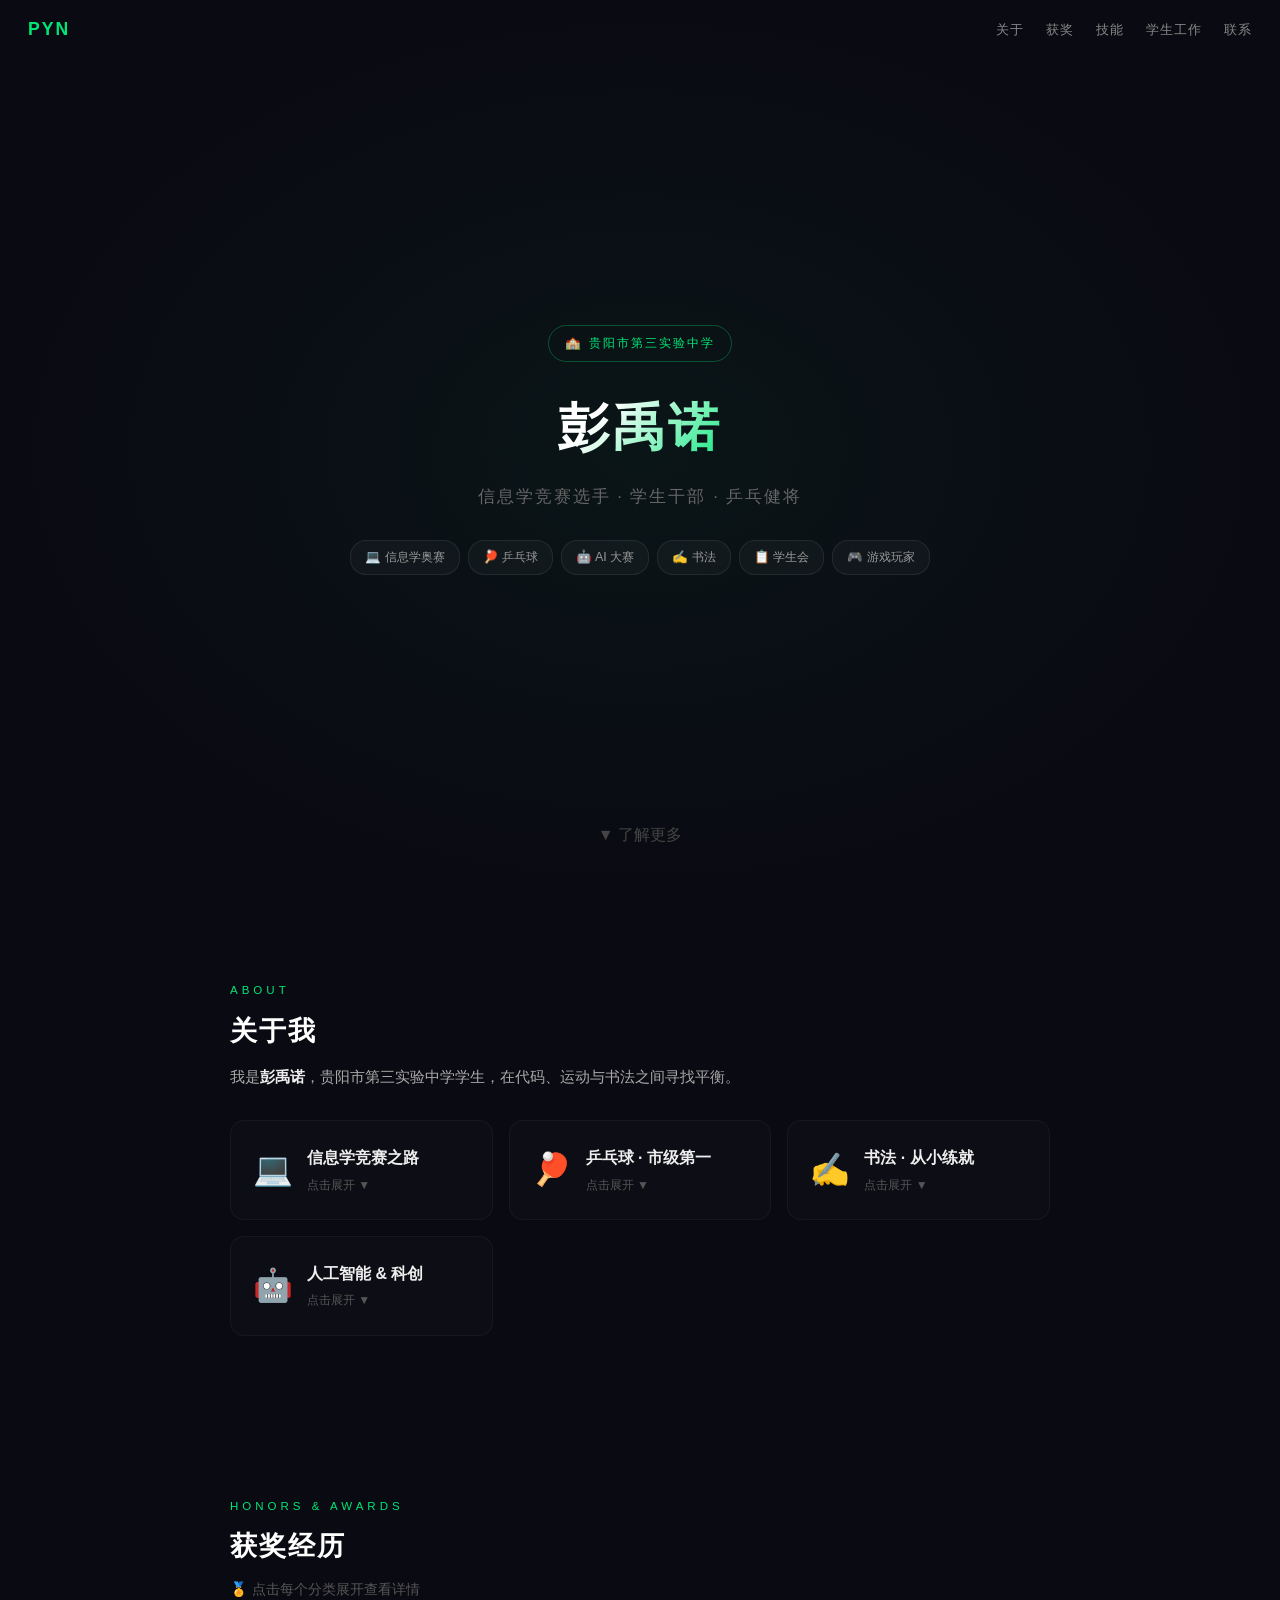
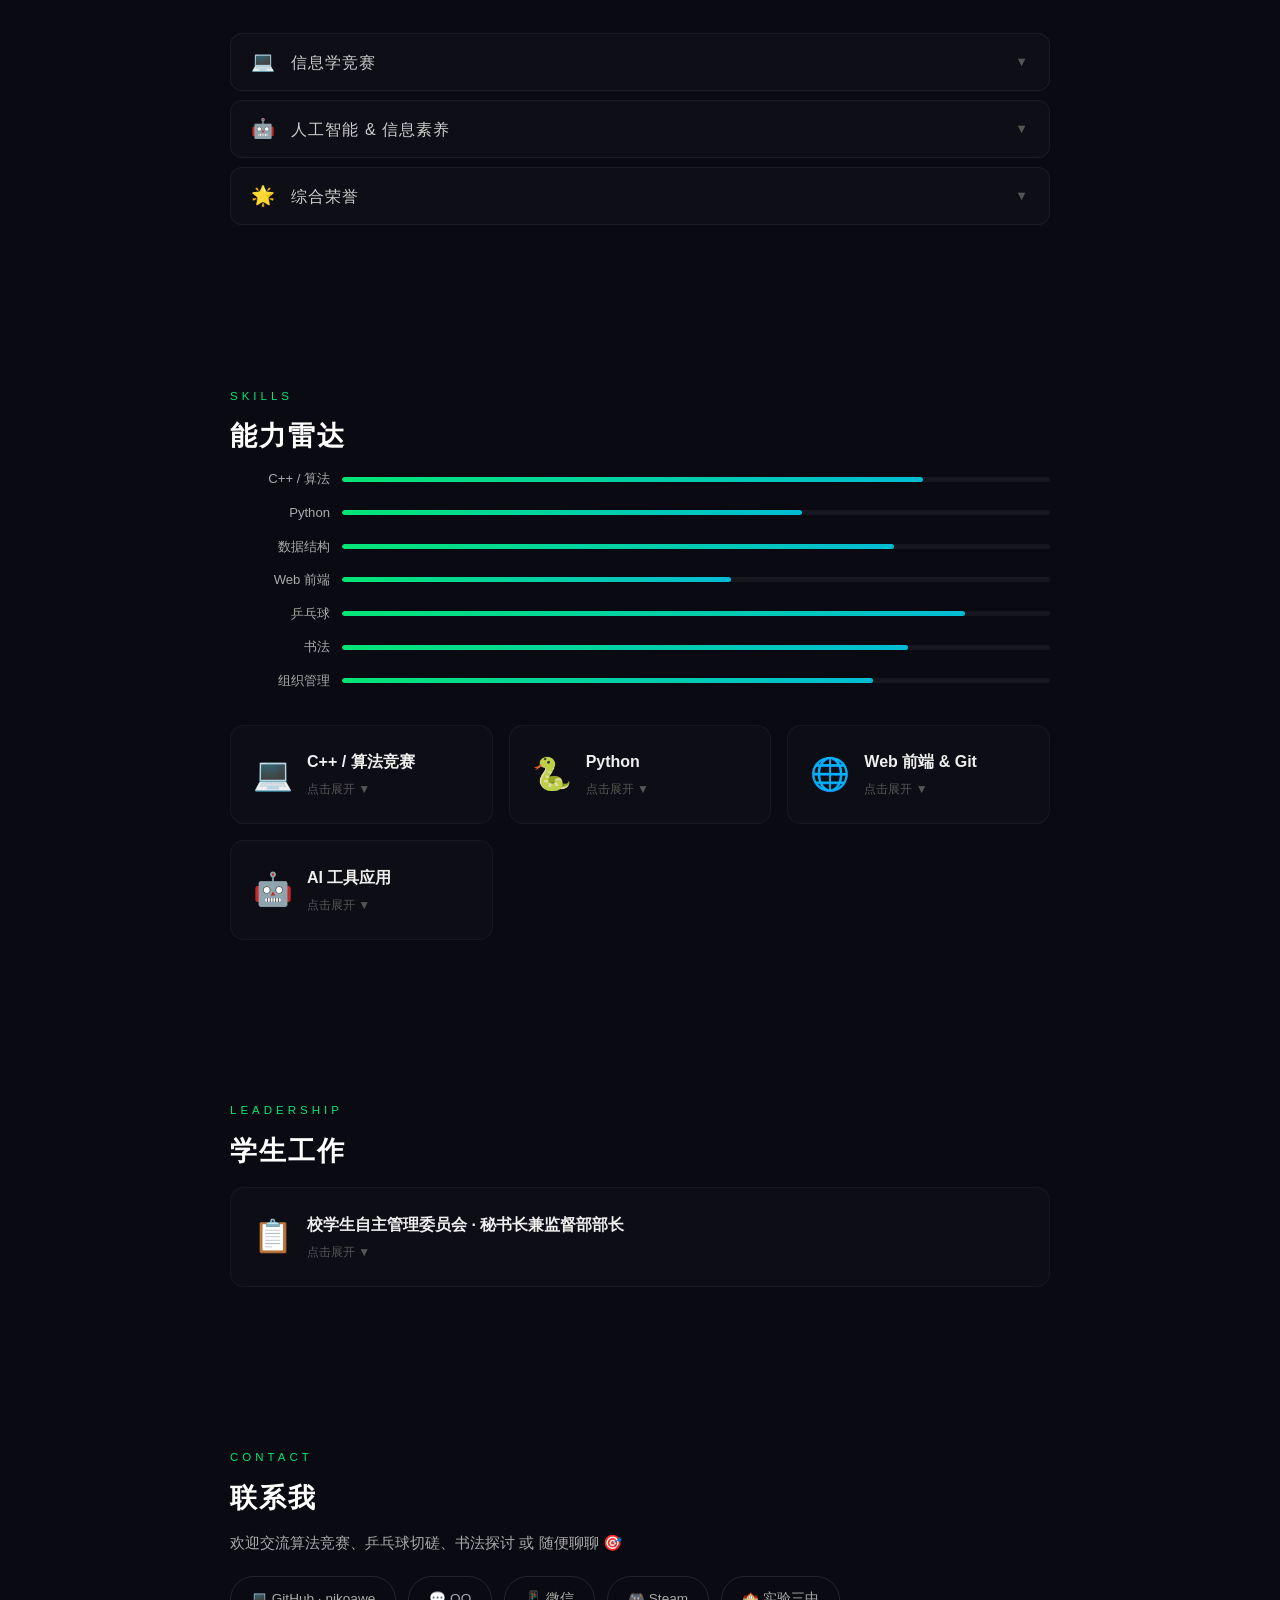
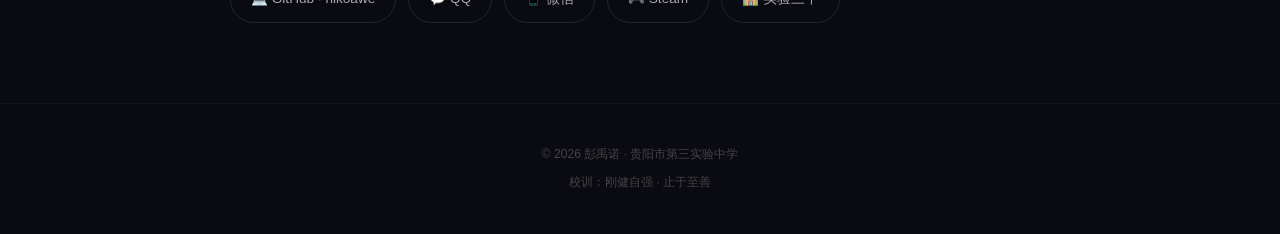
==== index.html @ 591f8a38 "✅ 修正：CSP初赛未获一等奖，仅二等奖和三等奖" ====
<!DOCTYPE html>
<html lang="zh-CN">
<head>
    <meta charset="UTF-8">
    <meta name="viewport" content="width=device-width, initial-scale=1.0">
    <title>彭禹诺 — 贵阳市第三实验中学</title>
    <style>
        *, *::before, *::after { box-sizing: border-box; margin: 0; padding: 0; }
        html { scroll-behavior: smooth; }
        body {
            font-family: "PingFang SC", "Microsoft YaHei", "Noto Sans SC", sans-serif;
            background: #0a0a12;
            color: #d0d0d0;
            line-height: 1.8;
        }
        a { color: inherit; text-decoration: none; }

        /* ===== Nav ===== */
        .nav {
            position: fixed; top: 0; left: 0; right: 0; z-index: 100;
            padding: 14px 28px;
            display: flex; justify-content: space-between; align-items: center;
            transition: all .3s;
        }
        .nav.scrolled { background: rgba(10,10,18,.94); backdrop-filter: blur(16px); box-shadow: 0 1px 0 rgba(255,255,255,.04); }
        .nav .logo { font-size: 1.1rem; font-weight: 800; color: #00e676; letter-spacing: 2px; }
        .nav-links { display: flex; gap: 22px; list-style: none; }
        .nav-links a { color: #888; font-size: .84rem; letter-spacing: 1px; transition: .3s; cursor: pointer; }
        .nav-links a:hover { color: #00e676; }

        /* ===== Hero ===== */
        .hero {
            min-height: 100vh;
            display: flex; flex-direction: column; align-items: center; justify-content: center;
            text-align: center; padding: 20px;
            background: radial-gradient(ellipse at center, rgba(0,230,118,.05) 0%, transparent 70%);
        }
        .hero .badge {
            padding: 6px 16px; border: 1px solid rgba(0,230,118,.3); border-radius: 20px;
            font-size: .78rem; color: #00e676; letter-spacing: 2px; margin-bottom: 20px;
        }
        .hero h1 {
            font-size: 3.2rem; font-weight: 900; letter-spacing: 4px;
            background: linear-gradient(135deg, #fff 30%, #00e676);
            -webkit-background-clip: text; -webkit-text-fill-color: transparent;
            margin-bottom: 8px;
        }
        .hero .sub { font-size: 1.05rem; color: #666; letter-spacing: 2px; margin-bottom: 28px; }
        .hero .tags { display: flex; flex-wrap: wrap; gap: 8px; justify-content: center; }
        .hero .tags span {
            padding: 5px 14px; background: rgba(255,255,255,.03);
            border: 1px solid rgba(255,255,255,.08); border-radius: 16px;
            font-size: .78rem; color: #999;
        }
        .hero .arrow { position: absolute; bottom: 50px; color: #444; animation: bounce 2s infinite; cursor: pointer; }
        @keyframes bounce { 0%,100% { transform: translateY(0); opacity: .3; } 50% { transform: translateY(8px); opacity: 1; } }

        /* ===== Sections ===== */
        .section { max-width: 860px; margin: 0 auto; padding: 80px 20px; }
        .sec-tag { font-size: .72rem; letter-spacing: 4px; color: #00e676; margin-bottom: 6px; }
        .sec-title { font-size: 1.7rem; font-weight: 800; letter-spacing: 2px; margin-bottom: 6px; color: #fff; }
        .sec-sub { font-size: .88rem; color: #555; margin-bottom: 30px; }

        /* ===== Accordion ===== */
        .accordion { margin-top: 12px; }
        .acc-header {
            width: 100%; display: flex; align-items: center; justify-content: space-between;
            padding: 16px 20px; background: rgba(255,255,255,.02);
            border: 1px solid rgba(255,255,255,.05); border-radius: 12px;
            cursor: pointer; font-size: 1rem; color: #ccc; letter-spacing: 1px;
            transition: all .3s; text-align: left;
            font-family: inherit;
        }
        .acc-header:hover {
            background: rgba(0,230,118,.04);
            border-color: rgba(0,230,118,.15);
        }
        .acc-header .icon { margin-right: 10px; font-size: 1.2rem; }
        .acc-header .arrow-icon {
            transition: transform .35s;
            font-size: .8rem; color: #555;
        }
        .acc-header.open .arrow-icon { transform: rotate(180deg); color: #00e676; }
        .acc-header.open {
            border-color: rgba(0,230,118,.2);
            background: rgba(0,230,118,.03);
            border-radius: 12px 12px 0 0;
        }
        .acc-body {
            max-height: 0; overflow: hidden;
            transition: max-height .5s ease, padding .3s;
            background: rgba(255,255,255,.01);
            border: 1px solid transparent; border-top: none;
            border-radius: 0 0 12px 12px;
        }
        .acc-body.expanded {
            max-height: 1200px;
            border-color: rgba(0,230,118,.1);
            padding: 16px 20px;
        }
        .acc-body table { width: 100%; border-collapse: collapse; }
        .acc-body th {
            text-align: left; padding: 8px 10px;
            color: #00e676; font-size: .78rem; letter-spacing: 1px;
            border-bottom: 1px solid rgba(255,255,255,.06);
        }
        .acc-body td {
            padding: 8px 10px; font-size: .88rem; color: #bbb;
            border-bottom: 1px solid rgba(255,255,255,.02);
        }
        .acc-body tr:hover td { background: rgba(255,255,255,.01); }
        .gold { color: #ffd700 !important; font-weight: 600; }
        .silver { color: #b0bec5 !important; font-weight: 600; }
        .bronze { color: #ff8a65 !important; font-weight: 600; }

        /* ===== Expandable Cards ===== */
        .exp-card {
            background: rgba(255,255,255,.015);
            border: 1px solid rgba(255,255,255,.04);
            border-radius: 14px; padding: 20px 22px;
            cursor: pointer; transition: all .35s;
            position: relative; overflow: hidden;
        }
        .exp-card:hover {
            background: rgba(0,230,118,.03);
            border-color: rgba(0,230,118,.15);
            transform: translateY(-3px);
        }
        .exp-card .card-top { display: flex; align-items: center; gap: 14px; }
        .exp-card .card-icon { font-size: 2rem; flex-shrink: 0; }
        .exp-card .card-info { flex: 1; }
        .exp-card .card-info h4 { font-size: 1rem; color: #eee; margin-bottom: 2px; }
        .exp-card .card-info .hint { font-size: .75rem; color: #555; }
        .exp-card .card-expand {
            max-height: 0; overflow: hidden;
            transition: max-height .45s ease, margin .35s, opacity .35s;
            opacity: 0; margin-top: 0;
            font-size: .85rem; color: #999; line-height: 1.9;
        }
        .exp-card .card-expand.show {
            max-height: 400px; opacity: 1; margin-top: 14px;
        }
        .exp-card .card-more {
            font-size: .75rem; color: #00e676; margin-top: 8px;
            transition: opacity .3s;
        }

        .grid { display: grid; grid-template-columns: repeat(auto-fit, minmax(230px, 1fr)); gap: 16px; margin-top: 16px; }

        /* ===== Modal ===== */
        .modal-overlay {
            position: fixed; top: 0; left: 0; width: 100%; height: 100%;
            background: rgba(0,0,0,.75); z-index: 999;
            display: flex; align-items: center; justify-content: center;
            opacity: 0; pointer-events: none; transition: opacity .3s;
        }
        .modal-overlay.active { opacity: 1; pointer-events: auto; }
        .modal {
            background: #151520; border: 1px solid rgba(255,255,255,.08);
            border-radius: 18px; padding: 32px 28px; max-width: 600px; width: 90%;
            max-height: 80vh; overflow-y: auto;
            transform: translateY(20px); transition: transform .35s;
        }
        .modal-overlay.active .modal { transform: translateY(0); }
        .modal h3 { font-size: 1.4rem; color: #fff; margin-bottom: 6px; }
        .modal .m-tag { font-size: .78rem; color: #00e676; letter-spacing: 2px; }
        .modal .m-body { margin-top: 18px; color: #bbb; font-size: .92rem; line-height: 2; }
        .modal .close-btn {
            float: right; background: none; border: 1px solid rgba(255,255,255,.15);
            color: #aaa; width: 36px; height: 36px; border-radius: 50%;
            cursor: pointer; font-size: 1rem; transition: .3s;
        }
        .modal .close-btn:hover { border-color: #00e676; color: #00e676; }

        /* ===== Stat Bar ===== */
        .stat-bar {
            display: flex; align-items: center; gap: 12px; margin-bottom: 10px;
        }
        .stat-bar .lbl { width: 100px; font-size: .82rem; color: #aaa; text-align: right; flex-shrink: 0; }
        .stat-bar .bg { flex: 1; height: 5px; background: rgba(255,255,255,.05); border-radius: 3px; overflow: hidden; }
        .stat-bar .fill {
            height: 100%; border-radius: 3px;
            background: linear-gradient(90deg, #00e676, #00bcd4);
            transition: width 1.2s ease;
        }

        /* ===== Contact ===== */
        .contact-row { display: flex; flex-wrap: wrap; gap: 12px; margin-top: 20px; }
        .contact-btn {
            display: inline-block; padding: 10px 20px;
            border: 1px solid rgba(255,255,255,.1); border-radius: 24px;
            color: #aaa; font-size: .85rem; transition: .3s;
        }
        .contact-btn:hover { border-color: #00e676; color: #00e676; background: rgba(0,230,118,.05); }

        /* ===== Footer ===== */
        .ft { text-align: center; padding: 40px 20px; color: #444; font-size: .76rem; border-top: 1px solid rgba(255,255,255,.03); }

        @media (max-width: 600px) {
            .hero h1 { font-size: 2rem; }
            .nav { padding: 10px 14px; }
            .nav-links { gap: 10px; }
            .nav-links a { font-size: .73rem; }
            .section { padding: 50px 14px; }
        }
    </style>
</head>
<body>

<nav class="nav" id="nav">
    <div class="logo">PYN</div>
    <ul class="nav-links">
        <li><a href="#about">关于</a></li>
        <li><a href="#awards">获奖</a></li>
        <li><a href="#skills">技能</a></li>
        <li><a href="#role">学生工作</a></li>
        <li><a href="#contact">联系</a></li>
    </ul>
</nav>

<!-- ===== Hero ===== -->
<section class="hero" id="home">
    <div class="badge">🏫 贵阳市第三实验中学</div>
    <h1>彭禹诺</h1>
    <p class="sub">信息学竞赛选手 · 学生干部 · 乒乓健将</p>
    <div class="tags">
        <span>💻 信息学奥赛</span>
        <span>🏓 乒乓球</span>
        <span>🤖 AI 大赛</span>
        <span>✍️ 书法</span>
        <span>📋 学生会</span>
        <span>🎮 游戏玩家</span>
    </div>
    <div class="arrow" onclick="document.getElementById('about').scrollIntoView({behavior:'smooth'})">▼ 了解更多</div>
</section>

<!-- ===== About ===== -->
<section class="section" id="about">
    <div class="sec-tag">ABOUT</div>
    <h2 class="sec-title">关于我</h2>
    <p style="color:#aaa;font-size:.96rem;line-height:2;">
        我是<strong style="color:#eee;">彭禹诺</strong>，贵阳市第三实验中学学生，在代码、运动与书法之间寻找平衡。
    </p>

    <!-- 可展开卡片 -->
    <div class="grid" style="margin-top:28px;">
        <div class="exp-card" onclick="toggleCard(this)">
            <div class="card-top">
                <div class="card-icon">💻</div>
                <div class="card-info">
                    <h4>信息学竞赛之路</h4>
                    <div class="hint">点击展开 ▼</div>
                </div>
            </div>
            <div class="card-expand">
                从 ICPC 省赛铜奖到 CSP-J/S 双料二等奖，再到 2025 年 CSP 初赛斩获二、三等奖——算法竞赛是我高中生活中最浓墨重彩的一笔。C++ 是我的主力语言，数据结构与算法是每天的必修课。
            </div>
        </div>

        <div class="exp-card" onclick="toggleCard(this)">
            <div class="card-top">
                <div class="card-icon">🏓</div>
                <div class="card-info">
                    <h4>乒乓球 · 市级第一</h4>
                    <div class="hint">点击展开 ▼</div>
                </div>
            </div>
            <div class="card-expand">
                2023 年，在贵阳市第三届"国球进社区"乒乓球联赛中，获得 13~16 岁组<strong style="color:#ffd700;">第一名</strong>。球台上练出的专注力和反应速度，同样适用于编程赛场。
            </div>
        </div>

        <div class="exp-card" onclick="toggleCard(this)">
            <div class="card-top">
                <div class="card-icon">✍️</div>
                <div class="card-info">
                    <h4>书法 · 从小练就</h4>
                    <div class="hint">点击展开 ▼</div>
                </div>
            </div>
            <div class="card-expand">
                小学时期获得<strong style="color:#ffd700;">汉字书法大赛一等奖</strong>。一笔一划间养成的耐心与审美，至今受益——代码写得工整，大概也是书法的功劳 😄。
            </div>
        </div>

        <div class="exp-card" onclick="toggleCard(this)">
            <div class="card-top">
                <div class="card-icon">🤖</div>
                <div class="card-info">
                    <h4>人工智能 & 科创</h4>
                    <div class="hint">点击展开 ▼</div>
                </div>
            </div>
            <div class="card-expand">
                青少年人工智能大赛初赛<strong style="color:#ffd700;">一等奖</strong>，2024、2026 年信息素养比赛两次市级<strong style="color:#b0bec5;">二等奖</strong>。Python 是 AI 方向的利器，也是我探索技术世界的另一把钥匙。
            </div>
        </div>
    </div>
</section>

<!-- ===== Awards ===== -->
<section class="section" id="awards">
    <div class="sec-tag">HONORS & AWARDS</div>
    <h2 class="sec-title">获奖经历</h2>
    <div class="sec-sub">🏅 点击每个分类展开查看详情</div>

    <div class="accordion">
        <!-- 信息学竞赛 -->
        <button class="acc-header" onclick="toggleAccordion(this)">
            <span><span class="icon">💻</span> 信息学竞赛</span>
            <span class="arrow-icon">▼</span>
        </button>
        <div class="acc-body">
            <table>
                <thead><tr><th>年份</th><th>比赛</th><th>获奖</th><th style="text-align:right;">操作</th></tr></thead>
                <tbody>
                    <tr>
                        <td>2024</td><td>ICPC 贵州省赛 · 中学组</td>
                        <td class="bronze">🥉 铜奖</td>
                        <td style="text-align:right;"><span style="color:#00e676;cursor:pointer;font-size:.78rem;" onclick="event.stopPropagation();openModal('ICPC 贵州省赛','2024','国际大学生程序设计竞赛贵州省赛中学组铜奖。ICPC 是全球最具影响力的大学生编程竞赛，中学组竞争同样激烈，需要在限时内解决多道算法难题。','铜奖','bronze')">查看详情 →</span></td>
                    </tr>
                    <tr>
                        <td>2024</td><td>CSP-J 复赛</td><td class="silver">🥈 二等奖</td>
                        <td style="text-align:right;"><span style="color:#00e676;cursor:pointer;font-size:.78rem;" onclick="event.stopPropagation();openModal('CSP-J 复赛','2024','CCF 非专业级软件能力认证 Junior 组复赛二等奖。CSP-J 面向初中及以下学生，考察编程基础和算法能力。复赛为上机编程，需在限定时间内完成多道题目。','二等奖','silver')">查看详情 →</span></td>
                    </tr>
                    <tr>
                        <td>2024</td><td>CSP-S 复赛</td><td class="silver">🥈 二等奖</td>
                        <td style="text-align:right;"><span style="color:#00e676;cursor:pointer;font-size:.78rem;" onclick="event.stopPropagation();openModal('CSP-S 复赛','2024','CCF 非专业级软件能力认证 Senior 组复赛二等奖。CSP-S 面向高中生，难度高于 J 组，是信息学竞赛的重要门槛。复赛二等奖是对算法实力的有力证明。','二等奖','silver')">查看详情 →</span></td>
                    </tr>
                    <tr>
                        <td>2024</td><td>CSP-J 初赛 / CSP-S 初赛</td><td>三等奖 ×2</td>
                        <td style="text-align:right;"><span style="color:#666;font-size:.78rem;">笔试</span></td>
                    </tr>
                    <tr>
                        <td>2025</td><td>CSP 初赛</td><td class="silver">🥈 二等奖 / 三等奖</td>
                        <td style="text-align:right;"><span style="color:#00e676;cursor:pointer;font-size:.78rem;" onclick="event.stopPropagation();openModal('CSP 初赛 2025','2025','2025 年 CSP 初赛获得二等奖和三等奖，从 2024 年的三等奖稳步提升，算法基础日益扎实。','二等奖','silver')">查看详情 →</span></td>
                    </tr>
                </tbody>
            </table>
        </div>

        <!-- AI & 信息素养 -->
        <button class="acc-header" onclick="toggleAccordion(this)" style="margin-top:8px;">
            <span><span class="icon">🤖</span> 人工智能 & 信息素养</span>
            <span class="arrow-icon">▼</span>
        </button>
        <div class="acc-body">
            <table>
                <thead><tr><th>年份</th><th>比赛</th><th>获奖</th></tr></thead>
                <tbody>
                    <tr><td>—</td><td>青少年人工智能大赛 · 初赛</td><td class="gold">🥇 一等奖</td></tr>
                    <tr><td>2024</td><td>贵州省师生信息素养比赛 · 贵阳市</td><td class="silver">🥈 二等奖</td></tr>
                    <tr><td>2026</td><td>信息素养比赛 · 市级</td><td class="silver">🥈 二等奖</td></tr>
                </tbody>
            </table>
        </div>

        <!-- 其他荣誉 -->
        <button class="acc-header" onclick="toggleAccordion(this)" style="margin-top:8px;">
            <span><span class="icon">🌟</span> 综合荣誉</span>
            <span class="arrow-icon">▼</span>
        </button>
        <div class="acc-body">
            <table>
                <thead><tr><th>年份</th><th>荣誉</th><th>获奖</th></tr></thead>
                <tbody>
                    <tr><td>小学</td><td>汉字书法大赛</td><td class="gold">🥇 一等奖</td></tr>
                    <tr><td>2023</td><td>贵阳市第三届国球进社区乒乓球联赛（13~16 岁组）</td><td class="gold">🥇 第一名</td></tr>
                    <tr><td>2025</td><td>优秀学生干部</td><td>校级</td></tr>
                </tbody>
            </table>
        </div>
    </div>
</section>

<!-- ===== Skills ===== -->
<section class="section" id="skills">
    <div class="sec-tag">SKILLS</div>
    <h2 class="sec-title">能力雷达</h2>

    <div class="stat-bar"><span class="lbl">C++ / 算法</span><div class="bg"><div class="fill" style="width:0%" data-w="82%"></div></div></div>
    <div class="stat-bar"><span class="lbl">Python</span><div class="bg"><div class="fill" style="width:0%" data-w="65%"></div></div></div>
    <div class="stat-bar"><span class="lbl">数据结构</span><div class="bg"><div class="fill" style="width:0%" data-w="78%"></div></div></div>
    <div class="stat-bar"><span class="lbl">Web 前端</span><div class="bg"><div class="fill" style="width:0%" data-w="55%"></div></div></div>
    <div class="stat-bar"><span class="lbl">乒乓球</span><div class="bg"><div class="fill" style="width:0%" data-w="88%"></div></div></div>
    <div class="stat-bar"><span class="lbl">书法</span><div class="bg"><div class="fill" style="width:0%" data-w="80%"></div></div></div>
    <div class="stat-bar"><span class="lbl">组织管理</span><div class="bg"><div class="fill" style="width:0%" data-w="75%"></div></div></div>

    <div class="grid" style="margin-top:32px;">
        <div class="exp-card" onclick="toggleCard(this)">
            <div class="card-top">
                <div class="card-icon">💻</div>
                <div class="card-info">
                    <h4>C++ / 算法竞赛</h4>
                    <div class="hint">点击展开 ▼</div>
                </div>
            </div>
            <div class="card-expand">
                信息学竞赛的核心技能。熟练运用 STL，掌握动态规划、贪心、搜索、图论等经典算法。CSP-S 复赛二等奖是最好的实力证明。
            </div>
        </div>
        <div class="exp-card" onclick="toggleCard(this)">
            <div class="card-top">
                <div class="card-icon">🐍</div>
                <div class="card-info">
                    <h4>Python</h4>
                    <div class="hint">点击展开 ▼</div>
                </div>
            </div>
            <div class="card-expand">
                AI 大赛主力语言，也用于日常工具编写和自动化脚本。熟悉常用库，关注 AI 与机器学习方向。
            </div>
        </div>
        <div class="exp-card" onclick="toggleCard(this)">
            <div class="card-top">
                <div class="card-icon">🌐</div>
                <div class="card-info">
                    <h4>Web 前端 & Git</h4>
                    <div class="hint">点击展开 ▼</div>
                </div>
            </div>
            <div class="card-expand">
                能用 HTML/CSS 做响应式网页（就像你现在看到的），熟练使用 Git + GitHub 进行版本管理和协作，有自己的开源仓库。
            </div>
        </div>
        <div class="exp-card" onclick="toggleCard(this)">
            <div class="card-top">
                <div class="card-icon">🤖</div>
                <div class="card-info">
                    <h4>AI 工具应用</h4>
                    <div class="hint">点击展开 ▼</div>
                </div>
            </div>
            <div class="card-expand">
                Claude Code + DeepSeek 重度用户，善于用 AI 辅助编程、学习和创作。效率提升的同时也保持自己的思考。
            </div>
        </div>
    </div>
</section>

<!-- ===== 学生工作 ===== -->
<section class="section" id="role">
    <div class="sec-tag">LEADERSHIP</div>
    <h2 class="sec-title">学生工作</h2>
    <div class="exp-card" onclick="toggleCard(this)" style="margin-top:12px;">
        <div class="card-top">
            <div class="card-icon">📋</div>
            <div class="card-info">
                <h4>校学生自主管理委员会 · 秘书长兼监督部部长</h4>
                <div class="hint">点击展开 ▼</div>
            </div>
        </div>
        <div class="card-expand">
            <p>负责统筹学生自治事务，协调各部门工作，监督各项规章制度的执行。在学生工作中锻炼了：</p>
            <p style="margin-top:8px;">
                • <strong style="color:#00e676;">沟通协调</strong> — 在老师与学生之间搭建桥梁<br>
                • <strong style="color:#00e676;">团队管理</strong> — 带领部门成员高效完成各项任务<br>
                • <strong style="color:#00e676;">责任意识</strong> — 对每一份工作负责到底<br>
                • <strong style="color:#00e676;">时间管理</strong> — 在竞赛、学业与工作间找到平衡
            </p>
            <p style="margin-top:10px;">2025 年获评<strong style="color:#ffd700;">"优秀学生干部"</strong>，这是对学生工作最好的肯定。</p>
        </div>
    </div>
</section>

<!-- ===== Contact ===== -->
<section class="section" id="contact">
    <div class="sec-tag">CONTACT</div>
    <h2 class="sec-title">联系我</h2>
    <p style="color:#aaa;font-size:.96rem;">欢迎交流算法竞赛、乒乓球切磋、书法探讨 或 随便聊聊 🎯</p>
    <div class="contact-row">
        <a href="https://github.com/nikoawe" target="_blank" class="contact-btn">💻 GitHub · nikoawe</a>
        <span class="contact-btn">💬 QQ</span>
        <span class="contact-btn">📱 微信</span>
        <span class="contact-btn">🎮 Steam</span>
        <span class="contact-btn">🏫 实验三中</span>
    </div>
</section>

<footer class="ft">
    <p>© 2026 彭禹诺 · 贵阳市第三实验中学</p>
    <p style="margin-top:6px;">校训：刚健自强 · 止于至善</p>
</footer>

<!-- ===== Modal ===== -->
<div class="modal-overlay" id="modalOverlay" onclick="closeModal(event)">
    <div class="modal" onclick="event.stopPropagation()">
        <button class="close-btn" onclick="closeModal()">✕</button>
        <div class="m-tag" id="modalTag"></div>
        <h3 id="modalTitle"></h3>
        <div class="m-body" id="modalBody"></div>
    </div>
</div>

<script>
    // Nav
    window.addEventListener('scroll', () => {
        document.getElementById('nav').classList.toggle('scrolled', window.scrollY > 60);
    });

    // Accordion
    function toggleAccordion(header) {
        const body = header.nextElementSibling;
        const isOpen = body.classList.contains('expanded');
        // close all
        document.querySelectorAll('.acc-body.expanded').forEach(b => b.classList.remove('expanded'));
        document.querySelectorAll('.acc-header.open').forEach(h => h.classList.remove('open'));
        if (!isOpen) {
            body.classList.add('expanded');
            header.classList.add('open');
        }
    }

    // Expandable cards
    function toggleCard(card) {
        const expand = card.querySelector('.card-expand');
        const hint = card.querySelector('.hint');
        expand.classList.toggle('show');
        if (expand.classList.contains('show')) {
            hint.textContent = '点击收起 ▲';
        } else {
            hint.textContent = '点击展开 ▼';
        }
    }

    // Modal
    function openModal(title, year, body, award, cls) {
        document.getElementById('modalTag').textContent = year;
        document.getElementById('modalTitle').innerHTML = title + ' · <span class="' + cls + '">' + award + '</span>';
        document.getElementById('modalBody').textContent = body;
        document.getElementById('modalOverlay').classList.add('active');
        document.body.style.overflow = 'hidden';
    }
    function closeModal(e) {
        if (e && e.target !== document.getElementById('modalOverlay')) return;
        document.getElementById('modalOverlay').classList.remove('active');
        document.body.style.overflow = '';
    }
    document.addEventListener('keydown', e => {
        if (e.key === 'Escape') { document.getElementById('modalOverlay').classList.remove('active'); document.body.style.overflow = ''; }
    });

    // Stat bar animation
    const fills = document.querySelectorAll('.fill');
    const obs = new IntersectionObserver(entries => {
        entries.forEach(en => {
            if (en.isIntersecting) {
                const bar = en.target;
                bar.style.width = bar.dataset.w;
                obs.unobserve(bar);
            }
        });
    }, { threshold: 0.3 });
    fills.forEach(f => obs.observe(f));
</script>
</body>
</html>
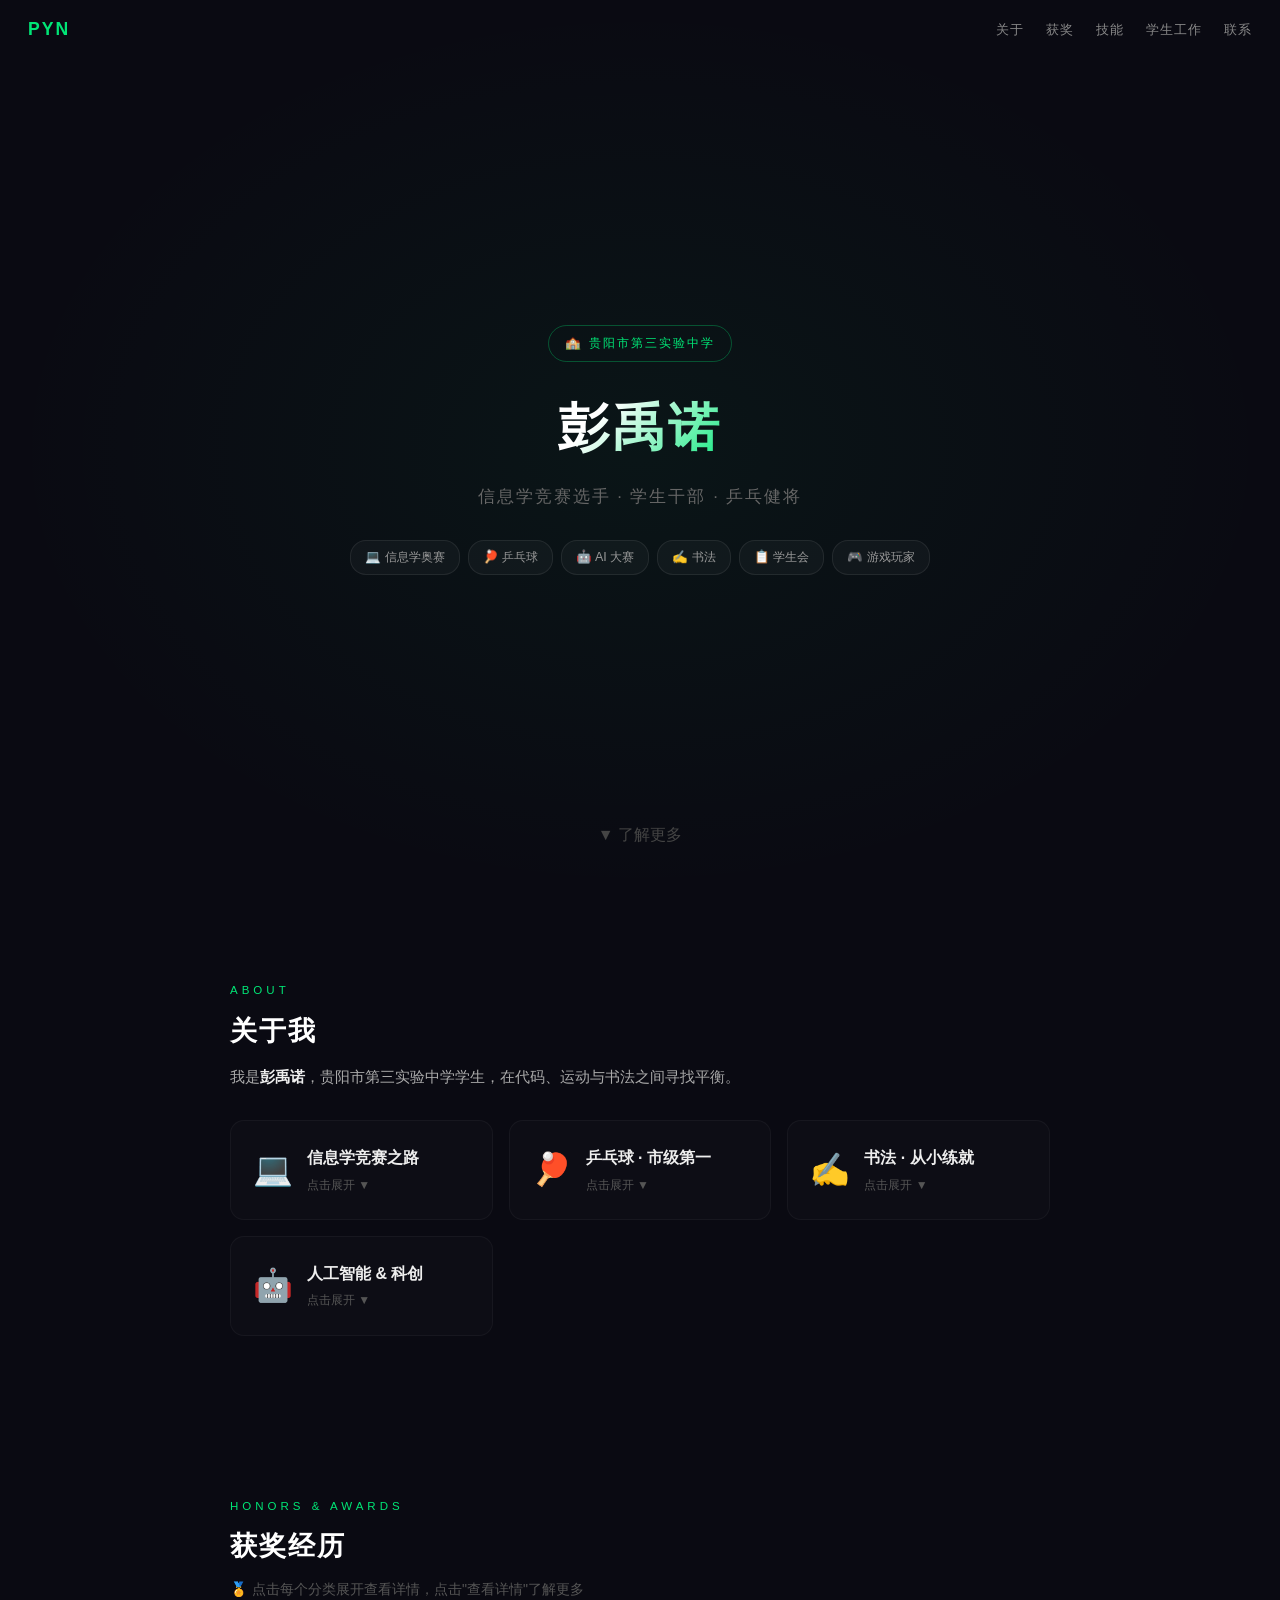
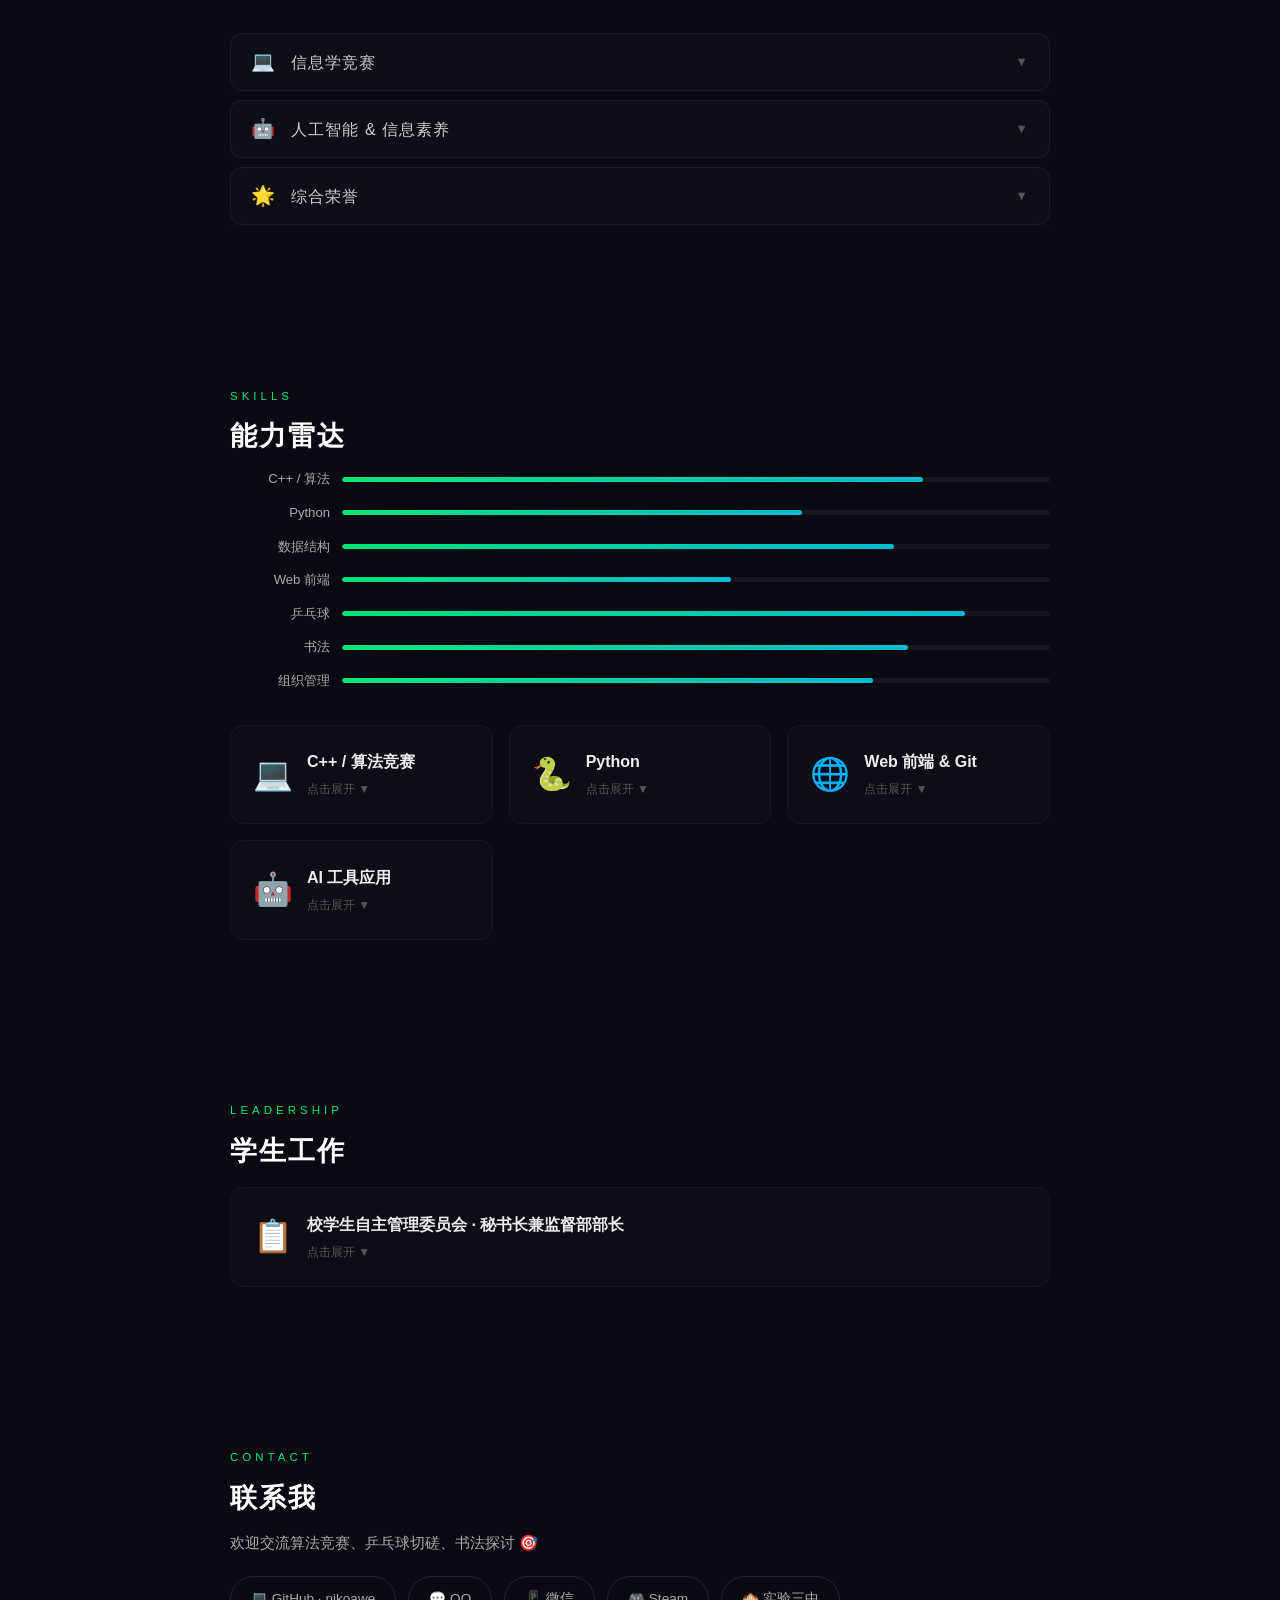
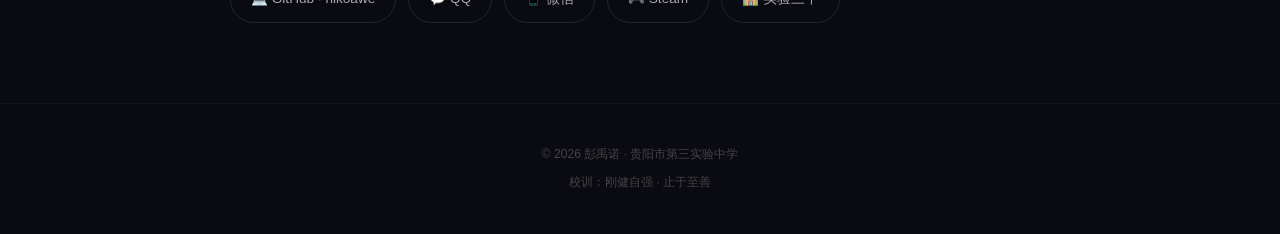
==== commit beb490b6: "🏆 CSP-S复赛一等奖+各大赛详细介绍+官网链接" ====
--- a/index.html
+++ b/index.html
@@ -7,201 +7,90 @@
     <style>
         *, *::before, *::after { box-sizing: border-box; margin: 0; padding: 0; }
         html { scroll-behavior: smooth; }
-        body {
-            font-family: "PingFang SC", "Microsoft YaHei", "Noto Sans SC", sans-serif;
-            background: #0a0a12;
-            color: #d0d0d0;
-            line-height: 1.8;
-        }
+        body { font-family: "PingFang SC","Microsoft YaHei","Noto Sans SC",sans-serif; background: #0a0a12; color: #d0d0d0; line-height: 1.8; }
         a { color: inherit; text-decoration: none; }
 
-        /* ===== Nav ===== */
-        .nav {
-            position: fixed; top: 0; left: 0; right: 0; z-index: 100;
-            padding: 14px 28px;
-            display: flex; justify-content: space-between; align-items: center;
-            transition: all .3s;
-        }
+        .nav { position: fixed; top: 0; left: 0; right: 0; z-index: 100; padding: 14px 28px; display: flex; justify-content: space-between; align-items: center; transition: all .3s; }
         .nav.scrolled { background: rgba(10,10,18,.94); backdrop-filter: blur(16px); box-shadow: 0 1px 0 rgba(255,255,255,.04); }
         .nav .logo { font-size: 1.1rem; font-weight: 800; color: #00e676; letter-spacing: 2px; }
         .nav-links { display: flex; gap: 22px; list-style: none; }
         .nav-links a { color: #888; font-size: .84rem; letter-spacing: 1px; transition: .3s; cursor: pointer; }
         .nav-links a:hover { color: #00e676; }
 
-        /* ===== Hero ===== */
-        .hero {
-            min-height: 100vh;
-            display: flex; flex-direction: column; align-items: center; justify-content: center;
-            text-align: center; padding: 20px;
-            background: radial-gradient(ellipse at center, rgba(0,230,118,.05) 0%, transparent 70%);
-        }
-        .hero .badge {
-            padding: 6px 16px; border: 1px solid rgba(0,230,118,.3); border-radius: 20px;
-            font-size: .78rem; color: #00e676; letter-spacing: 2px; margin-bottom: 20px;
-        }
-        .hero h1 {
-            font-size: 3.2rem; font-weight: 900; letter-spacing: 4px;
-            background: linear-gradient(135deg, #fff 30%, #00e676);
-            -webkit-background-clip: text; -webkit-text-fill-color: transparent;
-            margin-bottom: 8px;
-        }
+        .hero { min-height: 100vh; display: flex; flex-direction: column; align-items: center; justify-content: center; text-align: center; padding: 20px; background: radial-gradient(ellipse at center, rgba(0,230,118,.05) 0%, transparent 70%); }
+        .hero .badge { padding: 6px 16px; border: 1px solid rgba(0,230,118,.3); border-radius: 20px; font-size: .78rem; color: #00e676; letter-spacing: 2px; margin-bottom: 20px; }
+        .hero h1 { font-size: 3.2rem; font-weight: 900; letter-spacing: 4px; background: linear-gradient(135deg, #fff 30%, #00e676); -webkit-background-clip: text; -webkit-text-fill-color: transparent; margin-bottom: 8px; }
         .hero .sub { font-size: 1.05rem; color: #666; letter-spacing: 2px; margin-bottom: 28px; }
         .hero .tags { display: flex; flex-wrap: wrap; gap: 8px; justify-content: center; }
-        .hero .tags span {
-            padding: 5px 14px; background: rgba(255,255,255,.03);
-            border: 1px solid rgba(255,255,255,.08); border-radius: 16px;
-            font-size: .78rem; color: #999;
-        }
+        .hero .tags span { padding: 5px 14px; background: rgba(255,255,255,.03); border: 1px solid rgba(255,255,255,.08); border-radius: 16px; font-size: .78rem; color: #999; }
         .hero .arrow { position: absolute; bottom: 50px; color: #444; animation: bounce 2s infinite; cursor: pointer; }
-        @keyframes bounce { 0%,100% { transform: translateY(0); opacity: .3; } 50% { transform: translateY(8px); opacity: 1; } }
-
-        /* ===== Sections ===== */
+        @keyframes bounce { 0%,100%{transform:translateY(0);opacity:.3;} 50%{transform:translateY(8px);opacity:1;} }
+
         .section { max-width: 860px; margin: 0 auto; padding: 80px 20px; }
         .sec-tag { font-size: .72rem; letter-spacing: 4px; color: #00e676; margin-bottom: 6px; }
         .sec-title { font-size: 1.7rem; font-weight: 800; letter-spacing: 2px; margin-bottom: 6px; color: #fff; }
         .sec-sub { font-size: .88rem; color: #555; margin-bottom: 30px; }
 
-        /* ===== Accordion ===== */
+        /* Accordion */
         .accordion { margin-top: 12px; }
-        .acc-header {
-            width: 100%; display: flex; align-items: center; justify-content: space-between;
-            padding: 16px 20px; background: rgba(255,255,255,.02);
-            border: 1px solid rgba(255,255,255,.05); border-radius: 12px;
-            cursor: pointer; font-size: 1rem; color: #ccc; letter-spacing: 1px;
-            transition: all .3s; text-align: left;
-            font-family: inherit;
-        }
-        .acc-header:hover {
-            background: rgba(0,230,118,.04);
-            border-color: rgba(0,230,118,.15);
-        }
+        .acc-header { width: 100%; display: flex; align-items: center; justify-content: space-between; padding: 16px 20px; background: rgba(255,255,255,.02); border: 1px solid rgba(255,255,255,.05); border-radius: 12px; cursor: pointer; font-size: 1rem; color: #ccc; letter-spacing: 1px; transition: all .3s; text-align: left; font-family: inherit; }
+        .acc-header:hover { background: rgba(0,230,118,.04); border-color: rgba(0,230,118,.15); }
         .acc-header .icon { margin-right: 10px; font-size: 1.2rem; }
-        .acc-header .arrow-icon {
-            transition: transform .35s;
-            font-size: .8rem; color: #555;
-        }
+        .acc-header .arrow-icon { transition: transform .35s; font-size: .8rem; color: #555; }
         .acc-header.open .arrow-icon { transform: rotate(180deg); color: #00e676; }
-        .acc-header.open {
-            border-color: rgba(0,230,118,.2);
-            background: rgba(0,230,118,.03);
-            border-radius: 12px 12px 0 0;
-        }
-        .acc-body {
-            max-height: 0; overflow: hidden;
-            transition: max-height .5s ease, padding .3s;
-            background: rgba(255,255,255,.01);
-            border: 1px solid transparent; border-top: none;
-            border-radius: 0 0 12px 12px;
-        }
-        .acc-body.expanded {
-            max-height: 1200px;
-            border-color: rgba(0,230,118,.1);
-            padding: 16px 20px;
-        }
+        .acc-header.open { border-color: rgba(0,230,118,.2); background: rgba(0,230,118,.03); border-radius: 12px 12px 0 0; }
+        .acc-body { max-height: 0; overflow: hidden; transition: max-height .5s ease, padding .3s; background: rgba(255,255,255,.01); border: 1px solid transparent; border-top: none; border-radius: 0 0 12px 12px; }
+        .acc-body.expanded { max-height: 2000px; border-color: rgba(0,230,118,.1); padding: 16px 20px; }
         .acc-body table { width: 100%; border-collapse: collapse; }
-        .acc-body th {
-            text-align: left; padding: 8px 10px;
-            color: #00e676; font-size: .78rem; letter-spacing: 1px;
-            border-bottom: 1px solid rgba(255,255,255,.06);
-        }
-        .acc-body td {
-            padding: 8px 10px; font-size: .88rem; color: #bbb;
-            border-bottom: 1px solid rgba(255,255,255,.02);
-        }
+        .acc-body th { text-align: left; padding: 8px 10px; color: #00e676; font-size: .78rem; letter-spacing: 1px; border-bottom: 1px solid rgba(255,255,255,.06); }
+        .acc-body td { padding: 8px 10px; font-size: .88rem; color: #bbb; border-bottom: 1px solid rgba(255,255,255,.02); }
         .acc-body tr:hover td { background: rgba(255,255,255,.01); }
         .gold { color: #ffd700 !important; font-weight: 600; }
         .silver { color: #b0bec5 !important; font-weight: 600; }
         .bronze { color: #ff8a65 !important; font-weight: 600; }
-
-        /* ===== Expandable Cards ===== */
-        .exp-card {
-            background: rgba(255,255,255,.015);
-            border: 1px solid rgba(255,255,255,.04);
-            border-radius: 14px; padding: 20px 22px;
-            cursor: pointer; transition: all .35s;
-            position: relative; overflow: hidden;
-        }
-        .exp-card:hover {
-            background: rgba(0,230,118,.03);
-            border-color: rgba(0,230,118,.15);
-            transform: translateY(-3px);
-        }
+        .detail-link { color: #00e676; cursor: pointer; font-size: .78rem; transition: .2s; }
+        .detail-link:hover { text-decoration: underline; }
+
+        /* Expandable Cards */
+        .exp-card { background: rgba(255,255,255,.015); border: 1px solid rgba(255,255,255,.04); border-radius: 14px; padding: 20px 22px; cursor: pointer; transition: all .35s; position: relative; overflow: hidden; }
+        .exp-card:hover { background: rgba(0,230,118,.03); border-color: rgba(0,230,118,.15); transform: translateY(-3px); }
         .exp-card .card-top { display: flex; align-items: center; gap: 14px; }
         .exp-card .card-icon { font-size: 2rem; flex-shrink: 0; }
         .exp-card .card-info { flex: 1; }
         .exp-card .card-info h4 { font-size: 1rem; color: #eee; margin-bottom: 2px; }
         .exp-card .card-info .hint { font-size: .75rem; color: #555; }
-        .exp-card .card-expand {
-            max-height: 0; overflow: hidden;
-            transition: max-height .45s ease, margin .35s, opacity .35s;
-            opacity: 0; margin-top: 0;
-            font-size: .85rem; color: #999; line-height: 1.9;
-        }
-        .exp-card .card-expand.show {
-            max-height: 400px; opacity: 1; margin-top: 14px;
-        }
-        .exp-card .card-more {
-            font-size: .75rem; color: #00e676; margin-top: 8px;
-            transition: opacity .3s;
-        }
+        .exp-card .card-expand { max-height: 0; overflow: hidden; transition: max-height .45s ease, margin .35s, opacity .35s; opacity: 0; margin-top: 0; font-size: .85rem; color: #999; line-height: 1.9; }
+        .exp-card .card-expand.show { max-height: 500px; opacity: 1; margin-top: 14px; }
 
         .grid { display: grid; grid-template-columns: repeat(auto-fit, minmax(230px, 1fr)); gap: 16px; margin-top: 16px; }
 
-        /* ===== Modal ===== */
-        .modal-overlay {
-            position: fixed; top: 0; left: 0; width: 100%; height: 100%;
-            background: rgba(0,0,0,.75); z-index: 999;
-            display: flex; align-items: center; justify-content: center;
-            opacity: 0; pointer-events: none; transition: opacity .3s;
-        }
+        /* Modal */
+        .modal-overlay { position: fixed; top: 0; left: 0; width: 100%; height: 100%; background: rgba(0,0,0,.78); z-index: 999; display: flex; align-items: center; justify-content: center; opacity: 0; pointer-events: none; transition: opacity .3s; }
         .modal-overlay.active { opacity: 1; pointer-events: auto; }
-        .modal {
-            background: #151520; border: 1px solid rgba(255,255,255,.08);
-            border-radius: 18px; padding: 32px 28px; max-width: 600px; width: 90%;
-            max-height: 80vh; overflow-y: auto;
-            transform: translateY(20px); transition: transform .35s;
-        }
+        .modal { background: #151520; border: 1px solid rgba(255,255,255,.08); border-radius: 18px; padding: 32px 28px; max-width: 620px; width: 92%; max-height: 82vh; overflow-y: auto; transform: translateY(20px); transition: transform .35s; }
         .modal-overlay.active .modal { transform: translateY(0); }
-        .modal h3 { font-size: 1.4rem; color: #fff; margin-bottom: 6px; }
+        .modal h3 { font-size: 1.3rem; color: #fff; margin-bottom: 4px; }
         .modal .m-tag { font-size: .78rem; color: #00e676; letter-spacing: 2px; }
         .modal .m-body { margin-top: 18px; color: #bbb; font-size: .92rem; line-height: 2; }
-        .modal .close-btn {
-            float: right; background: none; border: 1px solid rgba(255,255,255,.15);
-            color: #aaa; width: 36px; height: 36px; border-radius: 50%;
-            cursor: pointer; font-size: 1rem; transition: .3s;
-        }
+        .modal .m-body a { color: #00e676; text-decoration: underline; }
+        .modal .m-body ul { padding-left: 18px; margin: 8px 0; }
+        .modal .m-body li { margin-bottom: 4px; }
+        .modal .close-btn { float: right; background: none; border: 1px solid rgba(255,255,255,.15); color: #aaa; width: 36px; height: 36px; border-radius: 50%; cursor: pointer; font-size: 1rem; transition: .3s; }
         .modal .close-btn:hover { border-color: #00e676; color: #00e676; }
 
-        /* ===== Stat Bar ===== */
-        .stat-bar {
-            display: flex; align-items: center; gap: 12px; margin-bottom: 10px;
-        }
+        .stat-bar { display: flex; align-items: center; gap: 12px; margin-bottom: 10px; }
         .stat-bar .lbl { width: 100px; font-size: .82rem; color: #aaa; text-align: right; flex-shrink: 0; }
         .stat-bar .bg { flex: 1; height: 5px; background: rgba(255,255,255,.05); border-radius: 3px; overflow: hidden; }
-        .stat-bar .fill {
-            height: 100%; border-radius: 3px;
-            background: linear-gradient(90deg, #00e676, #00bcd4);
-            transition: width 1.2s ease;
-        }
-
-        /* ===== Contact ===== */
+        .stat-bar .fill { height: 100%; border-radius: 3px; background: linear-gradient(90deg, #00e676, #00bcd4); transition: width 1.2s ease; }
+
         .contact-row { display: flex; flex-wrap: wrap; gap: 12px; margin-top: 20px; }
-        .contact-btn {
-            display: inline-block; padding: 10px 20px;
-            border: 1px solid rgba(255,255,255,.1); border-radius: 24px;
-            color: #aaa; font-size: .85rem; transition: .3s;
-        }
+        .contact-btn { display: inline-block; padding: 10px 20px; border: 1px solid rgba(255,255,255,.1); border-radius: 24px; color: #aaa; font-size: .85rem; transition: .3s; }
         .contact-btn:hover { border-color: #00e676; color: #00e676; background: rgba(0,230,118,.05); }
 
-        /* ===== Footer ===== */
         .ft { text-align: center; padding: 40px 20px; color: #444; font-size: .76rem; border-top: 1px solid rgba(255,255,255,.03); }
 
         @media (max-width: 600px) {
-            .hero h1 { font-size: 2rem; }
-            .nav { padding: 10px 14px; }
-            .nav-links { gap: 10px; }
-            .nav-links a { font-size: .73rem; }
-            .section { padding: 50px 14px; }
+            .hero h1 { font-size: 2rem; } .nav { padding: 10px 14px; } .nav-links { gap: 10px; } .nav-links a { font-size: .73rem; } .section { padding: 50px 14px; }
         }
     </style>
 </head>
@@ -218,18 +107,12 @@
     </ul>
 </nav>
 
-<!-- ===== Hero ===== -->
 <section class="hero" id="home">
     <div class="badge">🏫 贵阳市第三实验中学</div>
     <h1>彭禹诺</h1>
     <p class="sub">信息学竞赛选手 · 学生干部 · 乒乓健将</p>
     <div class="tags">
-        <span>💻 信息学奥赛</span>
-        <span>🏓 乒乓球</span>
-        <span>🤖 AI 大赛</span>
-        <span>✍️ 书法</span>
-        <span>📋 学生会</span>
-        <span>🎮 游戏玩家</span>
+        <span>💻 信息学奥赛</span><span>🏓 乒乓球</span><span>🤖 AI 大赛</span><span>✍️ 书法</span><span>📋 学生会</span><span>🎮 游戏玩家</span>
     </div>
     <div class="arrow" onclick="document.getElementById('about').scrollIntoView({behavior:'smooth'})">▼ 了解更多</div>
 </section>
@@ -241,58 +124,41 @@
     <p style="color:#aaa;font-size:.96rem;line-height:2;">
         我是<strong style="color:#eee;">彭禹诺</strong>，贵阳市第三实验中学学生，在代码、运动与书法之间寻找平衡。
     </p>
-
-    <!-- 可展开卡片 -->
     <div class="grid" style="margin-top:28px;">
         <div class="exp-card" onclick="toggleCard(this)">
             <div class="card-top">
                 <div class="card-icon">💻</div>
-                <div class="card-info">
-                    <h4>信息学竞赛之路</h4>
-                    <div class="hint">点击展开 ▼</div>
-                </div>
+                <div class="card-info"><h4>信息学竞赛之路</h4><div class="hint">点击展开 ▼</div></div>
             </div>
             <div class="card-expand">
-                从 ICPC 省赛铜奖到 CSP-J/S 双料二等奖，再到 2025 年 CSP 初赛斩获二、三等奖——算法竞赛是我高中生活中最浓墨重彩的一笔。C++ 是我的主力语言，数据结构与算法是每天的必修课。
-            </div>
-        </div>
-
+                从 ICPC 省赛铜奖到 CSP-J/S 双料二等奖，再到 2025 年 CSP-S 复赛<strong style="color:#ffd700;">一等奖</strong>——算法竞赛是我高中生活中最浓墨重彩的一笔。C++ 是我的主力语言，数据结构与算法是每天的必修课。
+            </div>
+        </div>
         <div class="exp-card" onclick="toggleCard(this)">
             <div class="card-top">
                 <div class="card-icon">🏓</div>
-                <div class="card-info">
-                    <h4>乒乓球 · 市级第一</h4>
-                    <div class="hint">点击展开 ▼</div>
-                </div>
+                <div class="card-info"><h4>乒乓球 · 市级第一</h4><div class="hint">点击展开 ▼</div></div>
             </div>
             <div class="card-expand">
                 2023 年，在贵阳市第三届"国球进社区"乒乓球联赛中，获得 13~16 岁组<strong style="color:#ffd700;">第一名</strong>。球台上练出的专注力和反应速度，同样适用于编程赛场。
             </div>
         </div>
-
         <div class="exp-card" onclick="toggleCard(this)">
             <div class="card-top">
                 <div class="card-icon">✍️</div>
-                <div class="card-info">
-                    <h4>书法 · 从小练就</h4>
-                    <div class="hint">点击展开 ▼</div>
-                </div>
+                <div class="card-info"><h4>书法 · 从小练就</h4><div class="hint">点击展开 ▼</div></div>
             </div>
             <div class="card-expand">
-                小学时期获得<strong style="color:#ffd700;">汉字书法大赛一等奖</strong>。一笔一划间养成的耐心与审美，至今受益——代码写得工整，大概也是书法的功劳 😄。
-            </div>
-        </div>
-
+                小学时期获得<strong style="color:#ffd700;">汉字书法大赛一等奖</strong>。一笔一划间养成的耐心与审美，至今受益。
+            </div>
+        </div>
         <div class="exp-card" onclick="toggleCard(this)">
             <div class="card-top">
                 <div class="card-icon">🤖</div>
-                <div class="card-info">
-                    <h4>人工智能 & 科创</h4>
-                    <div class="hint">点击展开 ▼</div>
-                </div>
+                <div class="card-info"><h4>人工智能 & 科创</h4><div class="hint">点击展开 ▼</div></div>
             </div>
             <div class="card-expand">
-                青少年人工智能大赛初赛<strong style="color:#ffd700;">一等奖</strong>，2024、2026 年信息素养比赛两次市级<strong style="color:#b0bec5;">二等奖</strong>。Python 是 AI 方向的利器，也是我探索技术世界的另一把钥匙。
+                全国青少年人工智能大赛省级选拔赛<strong style="color:#ffd700;">一等奖</strong>（2026），2024、2026 年信息素养比赛两次市级<strong style="color:#b0bec5;">二等奖</strong>。Python 是 AI 方向的利器。
             </div>
         </div>
     </div>
@@ -302,63 +168,46 @@
 <section class="section" id="awards">
     <div class="sec-tag">HONORS & AWARDS</div>
     <h2 class="sec-title">获奖经历</h2>
-    <div class="sec-sub">🏅 点击每个分类展开查看详情</div>
+    <div class="sec-sub">🏅 点击每个分类展开查看详情，点击"查看详情"了解更多</div>
 
     <div class="accordion">
         <!-- 信息学竞赛 -->
         <button class="acc-header" onclick="toggleAccordion(this)">
-            <span><span class="icon">💻</span> 信息学竞赛</span>
-            <span class="arrow-icon">▼</span>
+            <span><span class="icon">💻</span> 信息学竞赛</span><span class="arrow-icon">▼</span>
         </button>
         <div class="acc-body">
             <table>
-                <thead><tr><th>年份</th><th>比赛</th><th>获奖</th><th style="text-align:right;">操作</th></tr></thead>
+                <thead><tr><th>年份</th><th>比赛</th><th>获奖</th><th style="text-align:right;">详情</th></tr></thead>
                 <tbody>
-                    <tr>
-                        <td>2024</td><td>ICPC 贵州省赛 · 中学组</td>
-                        <td class="bronze">🥉 铜奖</td>
-                        <td style="text-align:right;"><span style="color:#00e676;cursor:pointer;font-size:.78rem;" onclick="event.stopPropagation();openModal('ICPC 贵州省赛','2024','国际大学生程序设计竞赛贵州省赛中学组铜奖。ICPC 是全球最具影响力的大学生编程竞赛，中学组竞争同样激烈，需要在限时内解决多道算法难题。','铜奖','bronze')">查看详情 →</span></td>
-                    </tr>
-                    <tr>
-                        <td>2024</td><td>CSP-J 复赛</td><td class="silver">🥈 二等奖</td>
-                        <td style="text-align:right;"><span style="color:#00e676;cursor:pointer;font-size:.78rem;" onclick="event.stopPropagation();openModal('CSP-J 复赛','2024','CCF 非专业级软件能力认证 Junior 组复赛二等奖。CSP-J 面向初中及以下学生，考察编程基础和算法能力。复赛为上机编程，需在限定时间内完成多道题目。','二等奖','silver')">查看详情 →</span></td>
-                    </tr>
-                    <tr>
-                        <td>2024</td><td>CSP-S 复赛</td><td class="silver">🥈 二等奖</td>
-                        <td style="text-align:right;"><span style="color:#00e676;cursor:pointer;font-size:.78rem;" onclick="event.stopPropagation();openModal('CSP-S 复赛','2024','CCF 非专业级软件能力认证 Senior 组复赛二等奖。CSP-S 面向高中生，难度高于 J 组，是信息学竞赛的重要门槛。复赛二等奖是对算法实力的有力证明。','二等奖','silver')">查看详情 →</span></td>
-                    </tr>
-                    <tr>
-                        <td>2024</td><td>CSP-J 初赛 / CSP-S 初赛</td><td>三等奖 ×2</td>
-                        <td style="text-align:right;"><span style="color:#666;font-size:.78rem;">笔试</span></td>
-                    </tr>
-                    <tr>
-                        <td>2025</td><td>CSP 初赛</td><td class="silver">🥈 二等奖 / 三等奖</td>
-                        <td style="text-align:right;"><span style="color:#00e676;cursor:pointer;font-size:.78rem;" onclick="event.stopPropagation();openModal('CSP 初赛 2025','2025','2025 年 CSP 初赛获得二等奖和三等奖，从 2024 年的三等奖稳步提升，算法基础日益扎实。','二等奖','silver')">查看详情 →</span></td>
-                    </tr>
+                    <tr><td>2024</td><td>ICPC 贵州省赛 · 中学组</td><td class="bronze">🥉 铜奖</td><td style="text-align:right;"><span class="detail-link" onclick="event.stopPropagation();openModalRich('ICPC')">查看详情 →</span></td></tr>
+                    <tr><td>2024</td><td>CSP-J 初赛</td><td>三等奖</td><td style="text-align:right;"><span class="detail-link" onclick="event.stopPropagation();openModalRich('CSPJ')">查看详情 →</span></td></tr>
+                    <tr><td>2024</td><td>CSP-S 初赛</td><td>三等奖</td><td style="text-align:right;"><span class="detail-link" onclick="event.stopPropagation();openModalRich('CSPS')">查看详情 →</span></td></tr>
+                    <tr><td>2024</td><td>CSP-J 复赛</td><td class="silver">🥈 二等奖</td><td style="text-align:right;"><span class="detail-link" onclick="event.stopPropagation();openModalRich('CSPJ')">查看详情 →</span></td></tr>
+                    <tr><td>2024</td><td>CSP-S 复赛</td><td class="silver">🥈 二等奖</td><td style="text-align:right;"><span class="detail-link" onclick="event.stopPropagation();openModalRich('CSPS')">查看详情 →</span></td></tr>
+                    <tr><td>2025</td><td>CSP 初赛</td><td class="silver">🥈 二等奖 / 三等奖</td><td style="text-align:right;"><span class="detail-link" onclick="event.stopPropagation();openModalRich('CSP')">查看详情 →</span></td></tr>
+                    <tr><td>2025</td><td>CSP-S 复赛</td><td class="gold">🥇 一等奖</td><td style="text-align:right;"><span class="detail-link" onclick="event.stopPropagation();openModalRich('CSPS')">查看详情 →</span></td></tr>
                 </tbody>
             </table>
         </div>
 
         <!-- AI & 信息素养 -->
         <button class="acc-header" onclick="toggleAccordion(this)" style="margin-top:8px;">
-            <span><span class="icon">🤖</span> 人工智能 & 信息素养</span>
-            <span class="arrow-icon">▼</span>
+            <span><span class="icon">🤖</span> 人工智能 & 信息素养</span><span class="arrow-icon">▼</span>
         </button>
         <div class="acc-body">
             <table>
-                <thead><tr><th>年份</th><th>比赛</th><th>获奖</th></tr></thead>
+                <thead><tr><th>年份</th><th>比赛</th><th>获奖</th><th style="text-align:right;">详情</th></tr></thead>
                 <tbody>
-                    <tr><td>—</td><td>青少年人工智能大赛 · 初赛</td><td class="gold">🥇 一等奖</td></tr>
-                    <tr><td>2024</td><td>贵州省师生信息素养比赛 · 贵阳市</td><td class="silver">🥈 二等奖</td></tr>
-                    <tr><td>2026</td><td>信息素养比赛 · 市级</td><td class="silver">🥈 二等奖</td></tr>
+                    <tr><td>2026</td><td>全国青少年人工智能大赛 · 省级选拔赛</td><td class="gold">🥇 一等奖</td><td style="text-align:right;"><span class="detail-link" onclick="event.stopPropagation();openModalRich('AI')">查看详情 →</span></td></tr>
+                    <tr><td>2024</td><td>贵州省师生信息素养比赛 · 贵阳市</td><td class="silver">🥈 二等奖</td><td style="text-align:right;"><span class="detail-link" onclick="event.stopPropagation();openModalRich('INFO')">查看详情 →</span></td></tr>
+                    <tr><td>2026</td><td>信息素养比赛 · 市级</td><td class="silver">🥈 二等奖</td><td style="text-align:right;"><span class="detail-link" onclick="event.stopPropagation();openModalRich('INFO')">查看详情 →</span></td></tr>
                 </tbody>
             </table>
         </div>
 
         <!-- 其他荣誉 -->
         <button class="acc-header" onclick="toggleAccordion(this)" style="margin-top:8px;">
-            <span><span class="icon">🌟</span> 综合荣誉</span>
-            <span class="arrow-icon">▼</span>
+            <span><span class="icon">🌟</span> 综合荣誉</span><span class="arrow-icon">▼</span>
         </button>
         <div class="acc-body">
             <table>
@@ -377,7 +226,6 @@
 <section class="section" id="skills">
     <div class="sec-tag">SKILLS</div>
     <h2 class="sec-title">能力雷达</h2>
-
     <div class="stat-bar"><span class="lbl">C++ / 算法</span><div class="bg"><div class="fill" style="width:0%" data-w="82%"></div></div></div>
     <div class="stat-bar"><span class="lbl">Python</span><div class="bg"><div class="fill" style="width:0%" data-w="65%"></div></div></div>
     <div class="stat-bar"><span class="lbl">数据结构</span><div class="bg"><div class="fill" style="width:0%" data-w="78%"></div></div></div>
@@ -388,52 +236,20 @@
 
     <div class="grid" style="margin-top:32px;">
         <div class="exp-card" onclick="toggleCard(this)">
-            <div class="card-top">
-                <div class="card-icon">💻</div>
-                <div class="card-info">
-                    <h4>C++ / 算法竞赛</h4>
-                    <div class="hint">点击展开 ▼</div>
-                </div>
-            </div>
-            <div class="card-expand">
-                信息学竞赛的核心技能。熟练运用 STL，掌握动态规划、贪心、搜索、图论等经典算法。CSP-S 复赛二等奖是最好的实力证明。
-            </div>
-        </div>
-        <div class="exp-card" onclick="toggleCard(this)">
-            <div class="card-top">
-                <div class="card-icon">🐍</div>
-                <div class="card-info">
-                    <h4>Python</h4>
-                    <div class="hint">点击展开 ▼</div>
-                </div>
-            </div>
-            <div class="card-expand">
-                AI 大赛主力语言，也用于日常工具编写和自动化脚本。熟悉常用库，关注 AI 与机器学习方向。
-            </div>
-        </div>
-        <div class="exp-card" onclick="toggleCard(this)">
-            <div class="card-top">
-                <div class="card-icon">🌐</div>
-                <div class="card-info">
-                    <h4>Web 前端 & Git</h4>
-                    <div class="hint">点击展开 ▼</div>
-                </div>
-            </div>
-            <div class="card-expand">
-                能用 HTML/CSS 做响应式网页（就像你现在看到的），熟练使用 Git + GitHub 进行版本管理和协作，有自己的开源仓库。
-            </div>
-        </div>
-        <div class="exp-card" onclick="toggleCard(this)">
-            <div class="card-top">
-                <div class="card-icon">🤖</div>
-                <div class="card-info">
-                    <h4>AI 工具应用</h4>
-                    <div class="hint">点击展开 ▼</div>
-                </div>
-            </div>
-            <div class="card-expand">
-                Claude Code + DeepSeek 重度用户，善于用 AI 辅助编程、学习和创作。效率提升的同时也保持自己的思考。
-            </div>
+            <div class="card-top"><div class="card-icon">💻</div><div class="card-info"><h4>C++ / 算法竞赛</h4><div class="hint">点击展开 ▼</div></div></div>
+            <div class="card-expand">信息学竞赛核心技能。熟练 STL，掌握动态规划、贪心、搜索、图论等经典算法。CSP-S 复赛一等奖 + CSP-J/S 双料二等奖是最佳证明。</div>
+        </div>
+        <div class="exp-card" onclick="toggleCard(this)">
+            <div class="card-top"><div class="card-icon">🐍</div><div class="card-info"><h4>Python</h4><div class="hint">点击展开 ▼</div></div></div>
+            <div class="card-expand">AI 大赛主力语言，也用于日常工具编写和自动化脚本。关注 AI 与机器学习方向。</div>
+        </div>
+        <div class="exp-card" onclick="toggleCard(this)">
+            <div class="card-top"><div class="card-icon">🌐</div><div class="card-info"><h4>Web 前端 & Git</h4><div class="hint">点击展开 ▼</div></div></div>
+            <div class="card-expand">能用 HTML/CSS 做响应式网页（就像你现在看到的），熟练 Git + GitHub 版本管理，有自己的开源仓库。</div>
+        </div>
+        <div class="exp-card" onclick="toggleCard(this)">
+            <div class="card-top"><div class="card-icon">🤖</div><div class="card-info"><h4>AI 工具应用</h4><div class="hint">点击展开 ▼</div></div></div>
+            <div class="card-expand">Claude Code + DeepSeek 重度用户，善用 AI 辅助编程和创作，效率提升的同时保持独立思考。</div>
         </div>
     </div>
 </section>
@@ -443,22 +259,16 @@
     <div class="sec-tag">LEADERSHIP</div>
     <h2 class="sec-title">学生工作</h2>
     <div class="exp-card" onclick="toggleCard(this)" style="margin-top:12px;">
-        <div class="card-top">
-            <div class="card-icon">📋</div>
-            <div class="card-info">
-                <h4>校学生自主管理委员会 · 秘书长兼监督部部长</h4>
-                <div class="hint">点击展开 ▼</div>
-            </div>
-        </div>
+        <div class="card-top"><div class="card-icon">📋</div><div class="card-info"><h4>校学生自主管理委员会 · 秘书长兼监督部部长</h4><div class="hint">点击展开 ▼</div></div></div>
         <div class="card-expand">
-            <p>负责统筹学生自治事务，协调各部门工作，监督各项规章制度的执行。在学生工作中锻炼了：</p>
+            <p>负责统筹学生自治事务，协调各部门工作，监督规章制度的执行。</p>
             <p style="margin-top:8px;">
                 • <strong style="color:#00e676;">沟通协调</strong> — 在老师与学生之间搭建桥梁<br>
                 • <strong style="color:#00e676;">团队管理</strong> — 带领部门成员高效完成各项任务<br>
                 • <strong style="color:#00e676;">责任意识</strong> — 对每一份工作负责到底<br>
                 • <strong style="color:#00e676;">时间管理</strong> — 在竞赛、学业与工作间找到平衡
             </p>
-            <p style="margin-top:10px;">2025 年获评<strong style="color:#ffd700;">"优秀学生干部"</strong>，这是对学生工作最好的肯定。</p>
+            <p style="margin-top:10px;">2025 年获评<strong style="color:#ffd700;">"优秀学生干部"</strong>。</p>
         </div>
     </div>
 </section>
@@ -467,7 +277,7 @@
 <section class="section" id="contact">
     <div class="sec-tag">CONTACT</div>
     <h2 class="sec-title">联系我</h2>
-    <p style="color:#aaa;font-size:.96rem;">欢迎交流算法竞赛、乒乓球切磋、书法探讨 或 随便聊聊 🎯</p>
+    <p style="color:#aaa;font-size:.96rem;">欢迎交流算法竞赛、乒乓球切磋、书法探讨 🎯</p>
     <div class="contact-row">
         <a href="https://github.com/nikoawe" target="_blank" class="contact-btn">💻 GitHub · nikoawe</a>
         <span class="contact-btn">💬 QQ</span>
@@ -493,65 +303,126 @@
 </div>
 
 <script>
-    // Nav
-    window.addEventListener('scroll', () => {
-        document.getElementById('nav').classList.toggle('scrolled', window.scrollY > 60);
+// Nav
+window.addEventListener('scroll', () => {
+    document.getElementById('nav').classList.toggle('scrolled', window.scrollY > 60);
+});
+
+// Accordion
+function toggleAccordion(header) {
+    const body = header.nextElementSibling;
+    const isOpen = body.classList.contains('expanded');
+    document.querySelectorAll('.acc-body.expanded').forEach(b => b.classList.remove('expanded'));
+    document.querySelectorAll('.acc-header.open').forEach(h => h.classList.remove('open'));
+    if (!isOpen) { body.classList.add('expanded'); header.classList.add('open'); }
+}
+
+// Expandable cards
+function toggleCard(card) {
+    const expand = card.querySelector('.card-expand');
+    const hint = card.querySelector('.hint');
+    expand.classList.toggle('show');
+    hint.textContent = expand.classList.contains('show') ? '点击收起 ▲' : '点击展开 ▼';
+}
+
+// Rich Modal
+const modalData = {
+    ICPC: {
+        year: '2024',
+        title: 'ICPC 国际大学生程序设计竞赛',
+        award: '贵州省赛中学组 · 铜奖',
+        cls: 'bronze',
+        body: `<p><strong>ICPC</strong>（International Collegiate Programming Contest）是全球规模最大、最具影响力的大学生程序设计竞赛，被誉为"程序设计界的奥林匹克"。中学组面向高中生开放。</p>
+<p style="margin-top:12px;">比赛形式为团队赛（3人一队），在5小时内使用 C/C++/Java/Python 解决 8~12 道算法题。考察的不仅是编程能力，更是团队协作、问题分析与抗压能力。</p>
+<p style="margin-top:12px;">2024 年贵州省赛中，获得中学组<strong style="color:#ff8a65;">铜奖</strong>。</p>
+<p style="margin-top:16px;">🔗 官网：<a href="https://icpc.global" target="_blank">icpc.global</a> ｜ 中国区：<a href="https://icpc.pku.edu.cn" target="_blank">icpc.pku.edu.cn</a></p>`
+    },
+    CSP: {
+        year: '2025',
+        title: 'CSP 非专业级软件能力认证',
+        award: '初赛二等奖 / 三等奖',
+        cls: 'silver',
+        body: `<p><strong>CSP-J/S</strong> 由中国计算机学会（CCF）主办，是全国信息学奥林匹克竞赛（NOI）体系的重要入口。分为 CSP-J（入门组）和 CSP-S（提高组）两个级别。</p>
+<p style="margin-top:12px;"><strong>初赛</strong>为笔试形式，考察计算机基础知识、算法理论、程序阅读与填空。通过初赛后方可晋级复赛。</p>
+<p style="margin-top:12px;">2025 年初赛取得<strong style="color:#b0bec5;">二等奖 / 三等奖</strong>，持续进步。</p>
+<p style="margin-top:16px;">🔗 官网：<a href="https://www.noi.cn" target="_blank">noi.cn</a> ｜ 报名系统：<a href="https://cspsjtest.noi.cn" target="_blank">cspsjtest.noi.cn</a></p>`
+    },
+    CSPJ: {
+        year: '2024',
+        title: 'CSP-J（入门组）',
+        award: '初赛三等奖 · 复赛二等奖',
+        cls: 'silver',
+        body: `<p><strong>CSP-J</strong>（入门组，Junior）面向初中及以下学段，考察基础编程能力和简单算法。</p>
+<p style="margin-top:12px;"><strong>初赛</strong>：笔试，筛选进入复赛的资格。<br><strong>复赛</strong>：现场上机编程，4 道题目，限时 3.5 小时。题目涵盖模拟、枚举、基础搜索、贪心和简单动态规划。</p>
+<p style="margin-top:12px;">2024 年：初赛三等奖 → 晋级复赛 → 复赛<strong style="color:#b0bec5;">二等奖</strong>。</p>
+<p style="margin-top:16px;">🔗 官网：<a href="https://www.noi.cn" target="_blank">noi.cn</a> ｜ 报名系统：<a href="https://cspsjtest.noi.cn" target="_blank">cspsjtest.noi.cn</a></p>`
+    },
+    CSPS: {
+        year: '2024 / 2025',
+        title: 'CSP-S（提高组）',
+        award: '初赛三等奖 · 复赛二等奖（2024）→ 一等奖（2025）',
+        cls: 'gold',
+        body: `<p><strong>CSP-S</strong>（提高组，Senior）面向高中生，难度显著高于 J 组，是通向 NOIP（省级联赛）和 NOI（全国赛）的关键一步。</p>
+<p style="margin-top:12px;"><strong>复赛</strong>为现场上机编程，4 道题，限时 4 小时。考察内容包括：</p>
+<ul>
+    <li>高级数据结构（线段树、树状数组、平衡树等）</li>
+    <li>图论算法（最短路、最小生成树、网络流、强连通分量）</li>
+    <li>动态规划优化（斜率优化、状态压缩、树形 DP）</li>
+    <li>字符串算法（KMP、AC 自动机、后缀数组）</li>
+    <li>数论与组合数学</li>
+</ul>
+<p style="margin-top:12px;">2024 年复赛<strong style="color:#b0bec5;">二等奖</strong> → 2025 年复赛<strong style="color:#ffd700;">一等奖</strong>，一年间实现质的飞跃。</p>
+<p style="margin-top:16px;">🔗 官网：<a href="https://www.noi.cn" target="_blank">noi.cn</a> ｜ 报名系统：<a href="https://cspsjtest.noi.cn" target="_blank">cspsjtest.noi.cn</a></p>`
+    },
+    AI: {
+        year: '2026',
+        title: '全国青少年人工智能大赛',
+        award: '省级选拔赛一等奖',
+        cls: 'gold',
+        body: `<p><strong>全国青少年人工智能大赛</strong>是由中国福利会、中国妇女发展基金会主办的全国性竞赛，2026 年首届举办，入选教育部白名单。</p>
+<p style="margin-top:12px;">主题："智能向善，生长无限"。赛事设<strong>5 大赛道</strong>：基础知识、工具应用、驱动科学、具身智能、大语言模型应用。</p>
+<p style="margin-top:12px;">面向全国小学、初中、高中（含中职）学生。初赛（省级选拔赛）于 2026 年 3~5 月进行，决赛于 7 月举行。</p>
+<p style="margin-top:12px;">2026 年省级选拔赛中荣获<strong style="color:#ffd700;">一等奖</strong>。</p>
+<p style="margin-top:16px;">🔗 官网：<a href="https://aic.cwicp.cn" target="_blank">aic.cwicp.cn</a></p>`
+    },
+    INFO: {
+        year: '2024 / 2026',
+        title: '贵州省师生信息素养比赛',
+        award: '市级二等奖',
+        cls: 'silver',
+        body: `<p><strong>师生信息素养比赛</strong>由教育主管部门主办，旨在提升师生信息技术应用能力和数字化创新能力。</p>
+<p style="margin-top:12px;">比赛内容涵盖数字创作、程序设计、创客项目、人工智能应用等方面，考察信息技术的综合运用能力。</p>
+<p style="margin-top:12px;">2024 年获得<strong style="color:#b0bec5;">贵阳市二等奖</strong>，2026 年再次获得<strong style="color:#b0bec5;">市级二等奖</strong>。</p>
+<p style="margin-top:16px;">🔗 相关：<a href="https://jyj.guiyang.gov.cn" target="_blank">贵阳市教育局 jyj.guiyang.gov.cn</a></p>`
+    }
+};
+
+function openModalRich(key) {
+    const d = modalData[key];
+    document.getElementById('modalTag').textContent = d.year;
+    document.getElementById('modalTitle').innerHTML = d.title + ' · <span class="' + d.cls + '">' + d.award + '</span>';
+    document.getElementById('modalBody').innerHTML = d.body;
+    document.getElementById('modalOverlay').classList.add('active');
+    document.body.style.overflow = 'hidden';
+}
+
+function closeModal(e) {
+    if (e && e.target !== document.getElementById('modalOverlay')) return;
+    document.getElementById('modalOverlay').classList.remove('active');
+    document.body.style.overflow = '';
+}
+document.addEventListener('keydown', e => {
+    if (e.key === 'Escape') { document.getElementById('modalOverlay').classList.remove('active'); document.body.style.overflow = ''; }
+});
+
+// Skill bar animation
+const fills = document.querySelectorAll('.fill');
+const obs = new IntersectionObserver(entries => {
+    entries.forEach(en => {
+        if (en.isIntersecting) { en.target.style.width = en.target.dataset.w; obs.unobserve(en.target); }
     });
-
-    // Accordion
-    function toggleAccordion(header) {
-        const body = header.nextElementSibling;
-        const isOpen = body.classList.contains('expanded');
-        // close all
-        document.querySelectorAll('.acc-body.expanded').forEach(b => b.classList.remove('expanded'));
-        document.querySelectorAll('.acc-header.open').forEach(h => h.classList.remove('open'));
-        if (!isOpen) {
-            body.classList.add('expanded');
-            header.classList.add('open');
-        }
-    }
-
-    // Expandable cards
-    function toggleCard(card) {
-        const expand = card.querySelector('.card-expand');
-        const hint = card.querySelector('.hint');
-        expand.classList.toggle('show');
-        if (expand.classList.contains('show')) {
-            hint.textContent = '点击收起 ▲';
-        } else {
-            hint.textContent = '点击展开 ▼';
-        }
-    }
-
-    // Modal
-    function openModal(title, year, body, award, cls) {
-        document.getElementById('modalTag').textContent = year;
-        document.getElementById('modalTitle').innerHTML = title + ' · <span class="' + cls + '">' + award + '</span>';
-        document.getElementById('modalBody').textContent = body;
-        document.getElementById('modalOverlay').classList.add('active');
-        document.body.style.overflow = 'hidden';
-    }
-    function closeModal(e) {
-        if (e && e.target !== document.getElementById('modalOverlay')) return;
-        document.getElementById('modalOverlay').classList.remove('active');
-        document.body.style.overflow = '';
-    }
-    document.addEventListener('keydown', e => {
-        if (e.key === 'Escape') { document.getElementById('modalOverlay').classList.remove('active'); document.body.style.overflow = ''; }
-    });
-
-    // Stat bar animation
-    const fills = document.querySelectorAll('.fill');
-    const obs = new IntersectionObserver(entries => {
-        entries.forEach(en => {
-            if (en.isIntersecting) {
-                const bar = en.target;
-                bar.style.width = bar.dataset.w;
-                obs.unobserve(bar);
-            }
-        });
-    }, { threshold: 0.3 });
-    fills.forEach(f => obs.observe(f));
+}, { threshold: 0.3 });
+fills.forEach(f => obs.observe(f));
 </script>
 </body>
 </html>
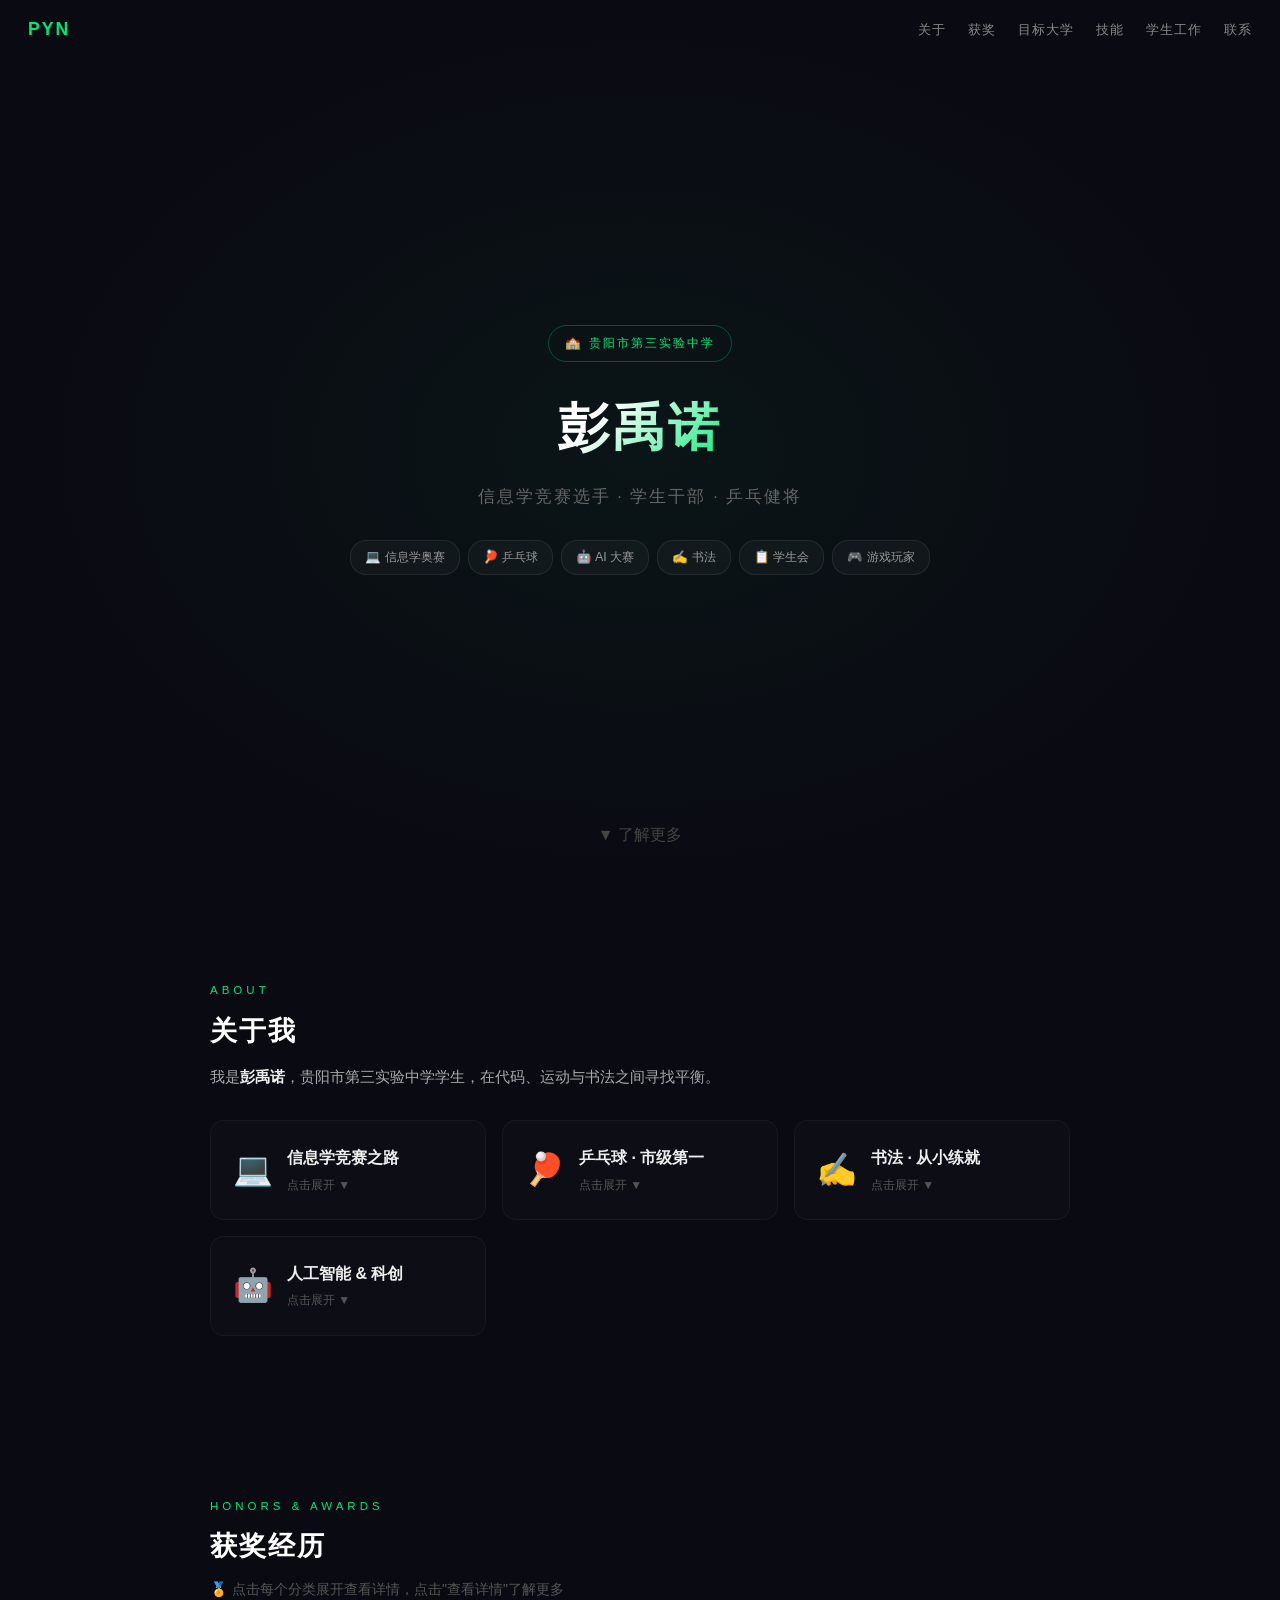
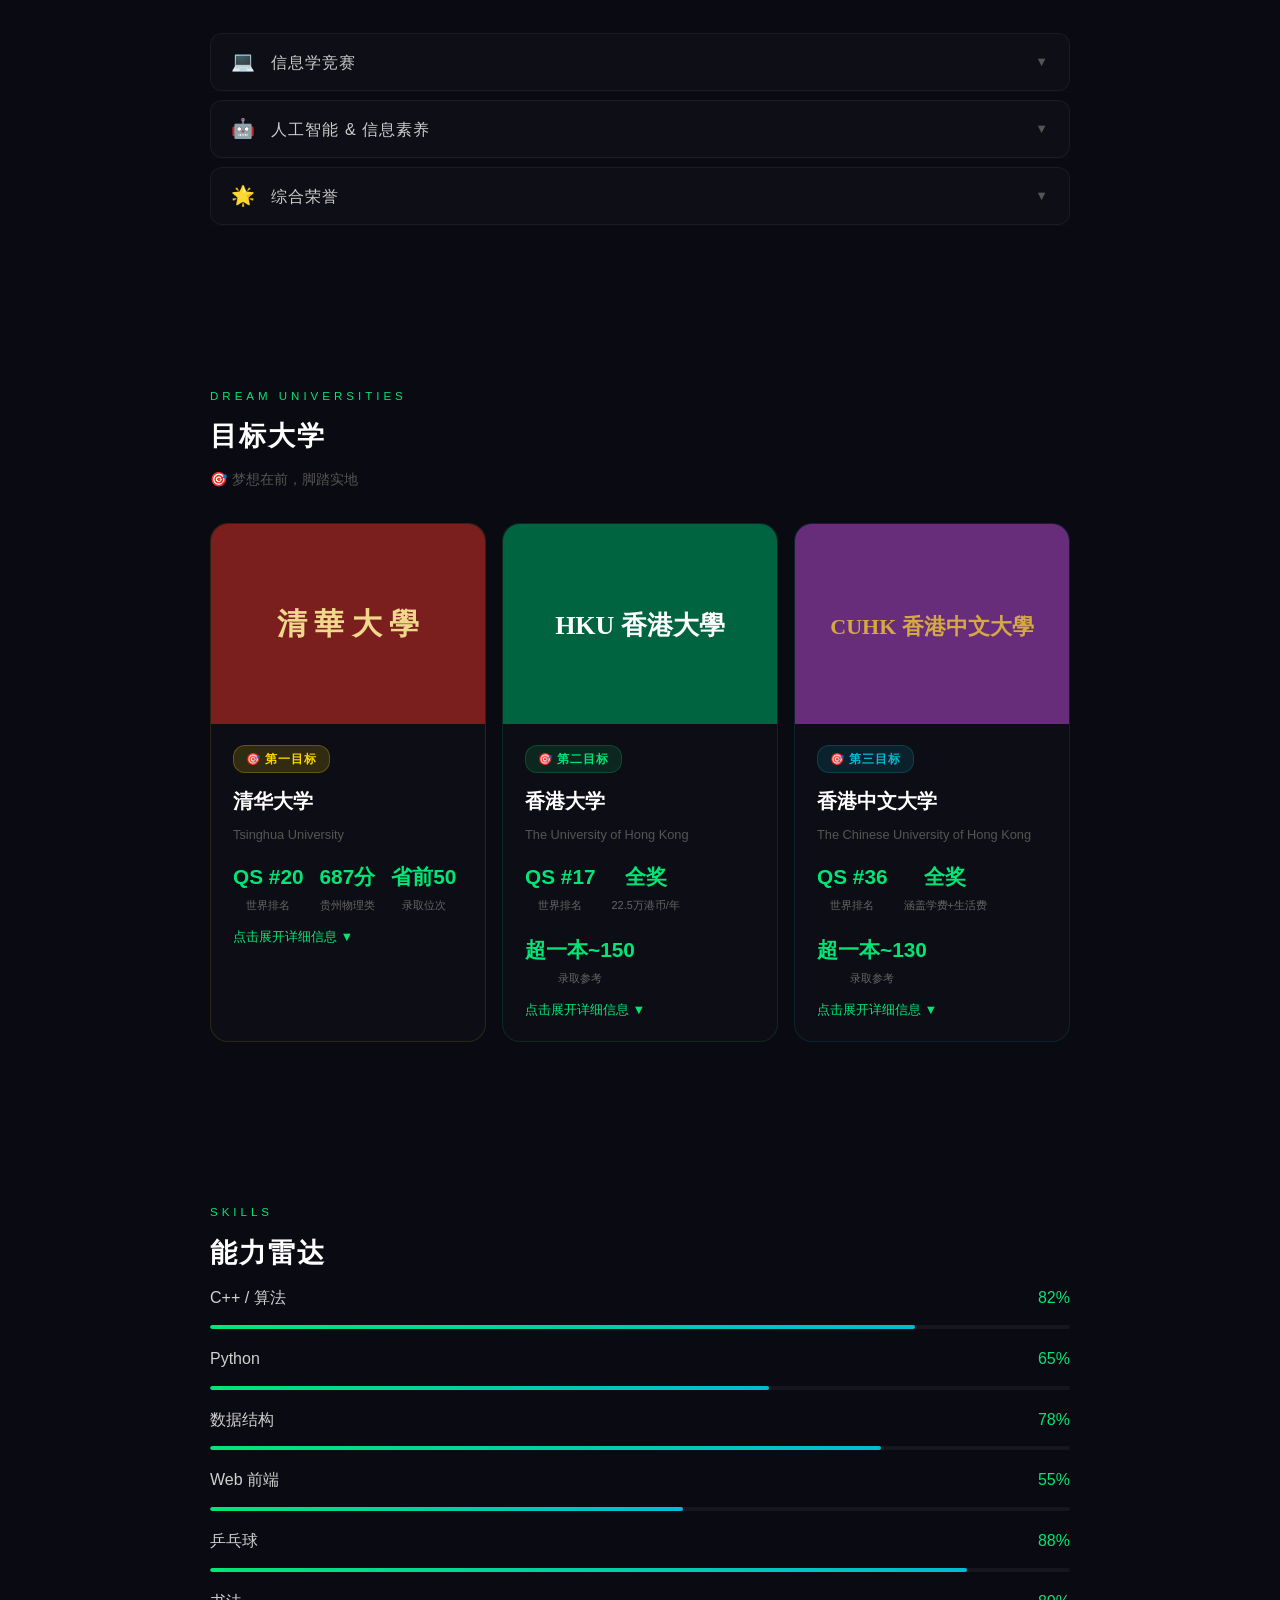
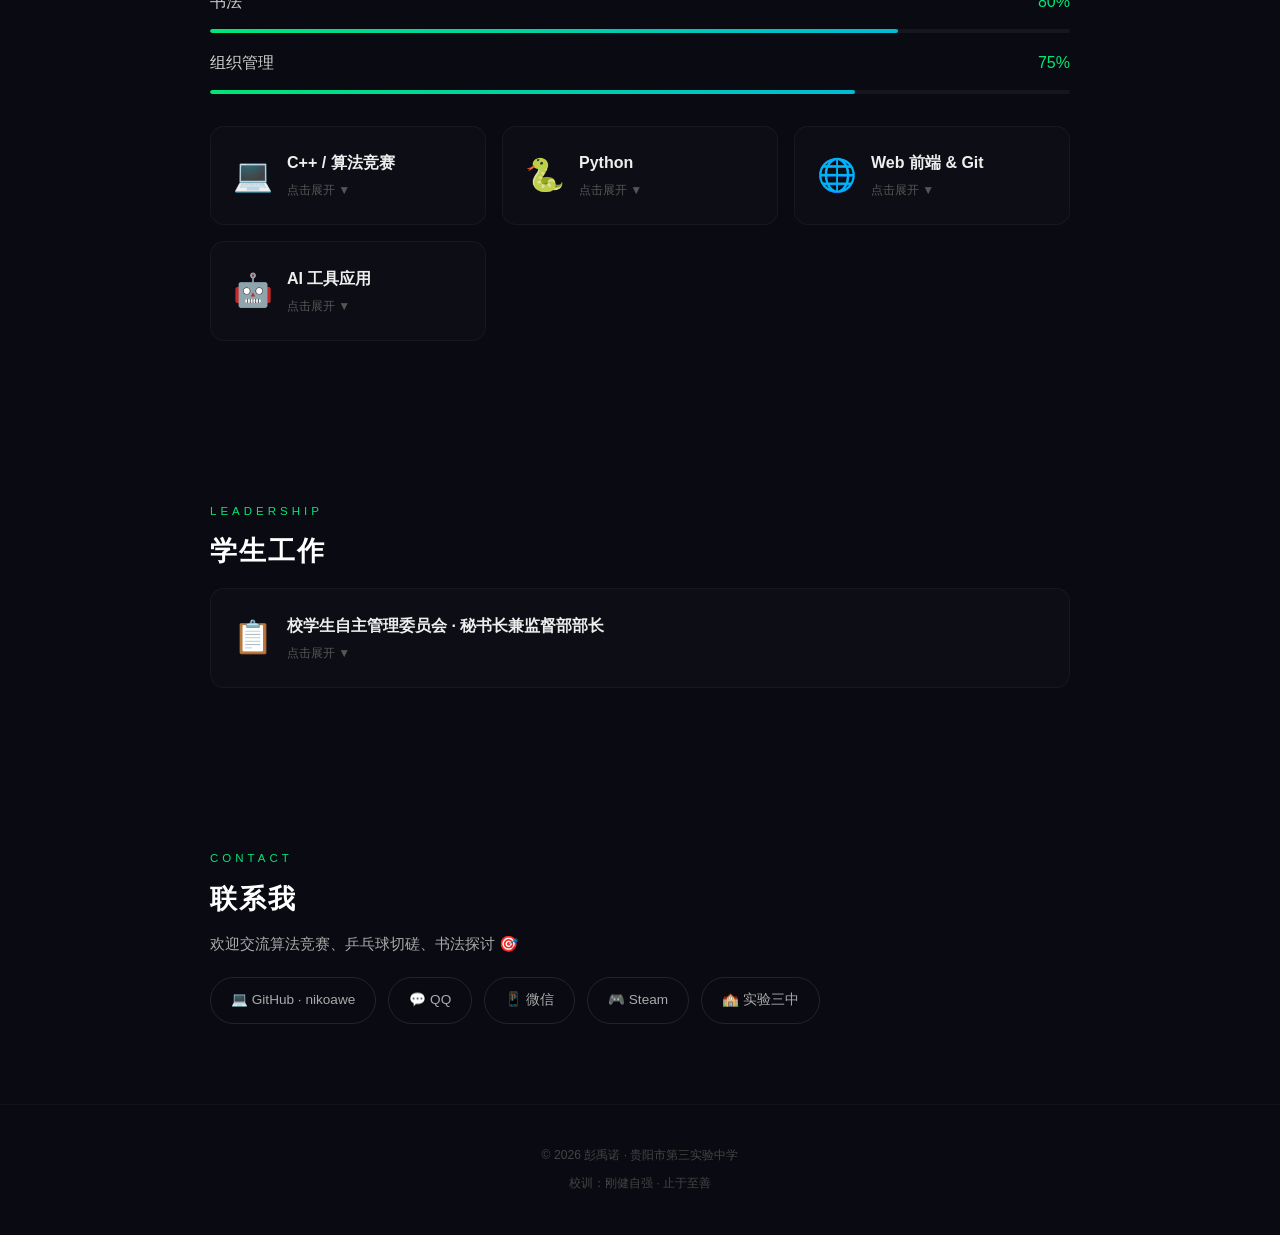
==== commit 4ff9293f: "🎯 CSP-J复赛一等奖+三大目标大学卡片+录取数据+图片" ====
--- a/index.html
+++ b/index.html
@@ -5,92 +5,105 @@
     <meta name="viewport" content="width=device-width, initial-scale=1.0">
     <title>彭禹诺 — 贵阳市第三实验中学</title>
     <style>
-        *, *::before, *::after { box-sizing: border-box; margin: 0; padding: 0; }
-        html { scroll-behavior: smooth; }
-        body { font-family: "PingFang SC","Microsoft YaHei","Noto Sans SC",sans-serif; background: #0a0a12; color: #d0d0d0; line-height: 1.8; }
-        a { color: inherit; text-decoration: none; }
-
-        .nav { position: fixed; top: 0; left: 0; right: 0; z-index: 100; padding: 14px 28px; display: flex; justify-content: space-between; align-items: center; transition: all .3s; }
-        .nav.scrolled { background: rgba(10,10,18,.94); backdrop-filter: blur(16px); box-shadow: 0 1px 0 rgba(255,255,255,.04); }
-        .nav .logo { font-size: 1.1rem; font-weight: 800; color: #00e676; letter-spacing: 2px; }
-        .nav-links { display: flex; gap: 22px; list-style: none; }
-        .nav-links a { color: #888; font-size: .84rem; letter-spacing: 1px; transition: .3s; cursor: pointer; }
-        .nav-links a:hover { color: #00e676; }
-
-        .hero { min-height: 100vh; display: flex; flex-direction: column; align-items: center; justify-content: center; text-align: center; padding: 20px; background: radial-gradient(ellipse at center, rgba(0,230,118,.05) 0%, transparent 70%); }
-        .hero .badge { padding: 6px 16px; border: 1px solid rgba(0,230,118,.3); border-radius: 20px; font-size: .78rem; color: #00e676; letter-spacing: 2px; margin-bottom: 20px; }
-        .hero h1 { font-size: 3.2rem; font-weight: 900; letter-spacing: 4px; background: linear-gradient(135deg, #fff 30%, #00e676); -webkit-background-clip: text; -webkit-text-fill-color: transparent; margin-bottom: 8px; }
-        .hero .sub { font-size: 1.05rem; color: #666; letter-spacing: 2px; margin-bottom: 28px; }
-        .hero .tags { display: flex; flex-wrap: wrap; gap: 8px; justify-content: center; }
-        .hero .tags span { padding: 5px 14px; background: rgba(255,255,255,.03); border: 1px solid rgba(255,255,255,.08); border-radius: 16px; font-size: .78rem; color: #999; }
-        .hero .arrow { position: absolute; bottom: 50px; color: #444; animation: bounce 2s infinite; cursor: pointer; }
-        @keyframes bounce { 0%,100%{transform:translateY(0);opacity:.3;} 50%{transform:translateY(8px);opacity:1;} }
-
-        .section { max-width: 860px; margin: 0 auto; padding: 80px 20px; }
-        .sec-tag { font-size: .72rem; letter-spacing: 4px; color: #00e676; margin-bottom: 6px; }
-        .sec-title { font-size: 1.7rem; font-weight: 800; letter-spacing: 2px; margin-bottom: 6px; color: #fff; }
-        .sec-sub { font-size: .88rem; color: #555; margin-bottom: 30px; }
-
-        /* Accordion */
-        .accordion { margin-top: 12px; }
-        .acc-header { width: 100%; display: flex; align-items: center; justify-content: space-between; padding: 16px 20px; background: rgba(255,255,255,.02); border: 1px solid rgba(255,255,255,.05); border-radius: 12px; cursor: pointer; font-size: 1rem; color: #ccc; letter-spacing: 1px; transition: all .3s; text-align: left; font-family: inherit; }
-        .acc-header:hover { background: rgba(0,230,118,.04); border-color: rgba(0,230,118,.15); }
-        .acc-header .icon { margin-right: 10px; font-size: 1.2rem; }
-        .acc-header .arrow-icon { transition: transform .35s; font-size: .8rem; color: #555; }
-        .acc-header.open .arrow-icon { transform: rotate(180deg); color: #00e676; }
-        .acc-header.open { border-color: rgba(0,230,118,.2); background: rgba(0,230,118,.03); border-radius: 12px 12px 0 0; }
-        .acc-body { max-height: 0; overflow: hidden; transition: max-height .5s ease, padding .3s; background: rgba(255,255,255,.01); border: 1px solid transparent; border-top: none; border-radius: 0 0 12px 12px; }
-        .acc-body.expanded { max-height: 2000px; border-color: rgba(0,230,118,.1); padding: 16px 20px; }
-        .acc-body table { width: 100%; border-collapse: collapse; }
-        .acc-body th { text-align: left; padding: 8px 10px; color: #00e676; font-size: .78rem; letter-spacing: 1px; border-bottom: 1px solid rgba(255,255,255,.06); }
-        .acc-body td { padding: 8px 10px; font-size: .88rem; color: #bbb; border-bottom: 1px solid rgba(255,255,255,.02); }
-        .acc-body tr:hover td { background: rgba(255,255,255,.01); }
-        .gold { color: #ffd700 !important; font-weight: 600; }
-        .silver { color: #b0bec5 !important; font-weight: 600; }
-        .bronze { color: #ff8a65 !important; font-weight: 600; }
-        .detail-link { color: #00e676; cursor: pointer; font-size: .78rem; transition: .2s; }
-        .detail-link:hover { text-decoration: underline; }
-
-        /* Expandable Cards */
-        .exp-card { background: rgba(255,255,255,.015); border: 1px solid rgba(255,255,255,.04); border-radius: 14px; padding: 20px 22px; cursor: pointer; transition: all .35s; position: relative; overflow: hidden; }
-        .exp-card:hover { background: rgba(0,230,118,.03); border-color: rgba(0,230,118,.15); transform: translateY(-3px); }
-        .exp-card .card-top { display: flex; align-items: center; gap: 14px; }
-        .exp-card .card-icon { font-size: 2rem; flex-shrink: 0; }
-        .exp-card .card-info { flex: 1; }
-        .exp-card .card-info h4 { font-size: 1rem; color: #eee; margin-bottom: 2px; }
-        .exp-card .card-info .hint { font-size: .75rem; color: #555; }
-        .exp-card .card-expand { max-height: 0; overflow: hidden; transition: max-height .45s ease, margin .35s, opacity .35s; opacity: 0; margin-top: 0; font-size: .85rem; color: #999; line-height: 1.9; }
-        .exp-card .card-expand.show { max-height: 500px; opacity: 1; margin-top: 14px; }
-
-        .grid { display: grid; grid-template-columns: repeat(auto-fit, minmax(230px, 1fr)); gap: 16px; margin-top: 16px; }
-
-        /* Modal */
-        .modal-overlay { position: fixed; top: 0; left: 0; width: 100%; height: 100%; background: rgba(0,0,0,.78); z-index: 999; display: flex; align-items: center; justify-content: center; opacity: 0; pointer-events: none; transition: opacity .3s; }
-        .modal-overlay.active { opacity: 1; pointer-events: auto; }
-        .modal { background: #151520; border: 1px solid rgba(255,255,255,.08); border-radius: 18px; padding: 32px 28px; max-width: 620px; width: 92%; max-height: 82vh; overflow-y: auto; transform: translateY(20px); transition: transform .35s; }
-        .modal-overlay.active .modal { transform: translateY(0); }
-        .modal h3 { font-size: 1.3rem; color: #fff; margin-bottom: 4px; }
-        .modal .m-tag { font-size: .78rem; color: #00e676; letter-spacing: 2px; }
-        .modal .m-body { margin-top: 18px; color: #bbb; font-size: .92rem; line-height: 2; }
-        .modal .m-body a { color: #00e676; text-decoration: underline; }
-        .modal .m-body ul { padding-left: 18px; margin: 8px 0; }
-        .modal .m-body li { margin-bottom: 4px; }
-        .modal .close-btn { float: right; background: none; border: 1px solid rgba(255,255,255,.15); color: #aaa; width: 36px; height: 36px; border-radius: 50%; cursor: pointer; font-size: 1rem; transition: .3s; }
-        .modal .close-btn:hover { border-color: #00e676; color: #00e676; }
-
-        .stat-bar { display: flex; align-items: center; gap: 12px; margin-bottom: 10px; }
-        .stat-bar .lbl { width: 100px; font-size: .82rem; color: #aaa; text-align: right; flex-shrink: 0; }
-        .stat-bar .bg { flex: 1; height: 5px; background: rgba(255,255,255,.05); border-radius: 3px; overflow: hidden; }
-        .stat-bar .fill { height: 100%; border-radius: 3px; background: linear-gradient(90deg, #00e676, #00bcd4); transition: width 1.2s ease; }
-
-        .contact-row { display: flex; flex-wrap: wrap; gap: 12px; margin-top: 20px; }
-        .contact-btn { display: inline-block; padding: 10px 20px; border: 1px solid rgba(255,255,255,.1); border-radius: 24px; color: #aaa; font-size: .85rem; transition: .3s; }
-        .contact-btn:hover { border-color: #00e676; color: #00e676; background: rgba(0,230,118,.05); }
-
-        .ft { text-align: center; padding: 40px 20px; color: #444; font-size: .76rem; border-top: 1px solid rgba(255,255,255,.03); }
-
-        @media (max-width: 600px) {
-            .hero h1 { font-size: 2rem; } .nav { padding: 10px 14px; } .nav-links { gap: 10px; } .nav-links a { font-size: .73rem; } .section { padding: 50px 14px; }
+        *,*::before,*::after{box-sizing:border-box;margin:0;padding:0}
+        html{scroll-behavior:smooth}
+        body{font-family:"PingFang SC","Microsoft YaHei","Noto Sans SC",sans-serif;background:#0a0a12;color:#d0d0d0;line-height:1.8}
+        a{color:inherit;text-decoration:none}
+
+        .nav{position:fixed;top:0;left:0;right:0;z-index:100;padding:14px 28px;display:flex;justify-content:space-between;align-items:center;transition:all .3s}
+        .nav.scrolled{background:rgba(10,10,18,.94);backdrop-filter:blur(16px);box-shadow:0 1px 0 rgba(255,255,255,.04)}
+        .nav .logo{font-size:1.1rem;font-weight:800;color:#00e676;letter-spacing:2px}
+        .nav-links{display:flex;gap:22px;list-style:none}
+        .nav-links a{color:#888;font-size:.84rem;letter-spacing:1px;transition:.3s;cursor:pointer}
+        .nav-links a:hover{color:#00e676}
+
+        .hero{min-height:100vh;display:flex;flex-direction:column;align-items:center;justify-content:center;text-align:center;padding:20px;background:radial-gradient(ellipse at center,rgba(0,230,118,.05) 0%,transparent 70%)}
+        .hero .badge{padding:6px 16px;border:1px solid rgba(0,230,118,.3);border-radius:20px;font-size:.78rem;color:#00e676;letter-spacing:2px;margin-bottom:20px}
+        .hero h1{font-size:3.2rem;font-weight:900;letter-spacing:4px;background:linear-gradient(135deg,#fff 30%,#00e676);-webkit-background-clip:text;-webkit-text-fill-color:transparent;margin-bottom:8px}
+        .hero .sub{font-size:1.05rem;color:#666;letter-spacing:2px;margin-bottom:28px}
+        .hero .tags{display:flex;flex-wrap:wrap;gap:8px;justify-content:center}
+        .hero .tags span{padding:5px 14px;background:rgba(255,255,255,.03);border:1px solid rgba(255,255,255,.08);border-radius:16px;font-size:.78rem;color:#999}
+        .hero .arrow{position:absolute;bottom:50px;color:#444;animation:bounce 2s infinite;cursor:pointer}
+        @keyframes bounce{0%,100%{transform:translateY(0);opacity:.3}50%{transform:translateY(8px);opacity:1}}
+
+        .section{max-width:900px;margin:0 auto;padding:80px 20px}
+        .sec-tag{font-size:.72rem;letter-spacing:4px;color:#00e676;margin-bottom:6px}
+        .sec-title{font-size:1.7rem;font-weight:800;letter-spacing:2px;margin-bottom:6px;color:#fff}
+        .sec-sub{font-size:.88rem;color:#555;margin-bottom:30px}
+
+        .accordion{margin-top:12px}
+        .acc-header{width:100%;display:flex;align-items:center;justify-content:space-between;padding:16px 20px;background:rgba(255,255,255,.02);border:1px solid rgba(255,255,255,.05);border-radius:12px;cursor:pointer;font-size:1rem;color:#ccc;letter-spacing:1px;transition:all .3s;text-align:left;font-family:inherit}
+        .acc-header:hover{background:rgba(0,230,118,.04);border-color:rgba(0,230,118,.15)}
+        .acc-header .icon{margin-right:10px;font-size:1.2rem}
+        .acc-header .arrow-icon{transition:transform .35s;font-size:.8rem;color:#555}
+        .acc-header.open .arrow-icon{transform:rotate(180deg);color:#00e676}
+        .acc-header.open{border-color:rgba(0,230,118,.2);background:rgba(0,230,118,.03);border-radius:12px 12px 0 0}
+        .acc-body{max-height:0;overflow:hidden;transition:max-height .5s ease,padding .3s;background:rgba(255,255,255,.01);border:1px solid transparent;border-top:none;border-radius:0 0 12px 12px}
+        .acc-body.expanded{max-height:2000px;border-color:rgba(0,230,118,.1);padding:16px 20px}
+        .acc-body table{width:100%;border-collapse:collapse}
+        .acc-body th{text-align:left;padding:8px 10px;color:#00e676;font-size:.78rem;letter-spacing:1px;border-bottom:1px solid rgba(255,255,255,.06)}
+        .acc-body td{padding:8px 10px;font-size:.88rem;color:#bbb;border-bottom:1px solid rgba(255,255,255,.02)}
+        .acc-body tr:hover td{background:rgba(255,255,255,.01)}
+        .gold{color:#ffd700!important;font-weight:600}
+        .silver{color:#b0bec5!important;font-weight:600}
+        .bronze{color:#ff8a65!important;font-weight:600}
+        .detail-link{color:#00e676;cursor:pointer;font-size:.78rem;transition:.2s}
+        .detail-link:hover{text-decoration:underline}
+
+        .exp-card{background:rgba(255,255,255,.015);border:1px solid rgba(255,255,255,.04);border-radius:14px;padding:20px 22px;cursor:pointer;transition:all .35s;position:relative;overflow:hidden}
+        .exp-card:hover{background:rgba(0,230,118,.03);border-color:rgba(0,230,118,.15);transform:translateY(-3px)}
+        .exp-card .card-top{display:flex;align-items:center;gap:14px}
+        .exp-card .card-icon{font-size:2rem;flex-shrink:0}
+        .exp-card .card-info{flex:1}
+        .exp-card .card-info h4{font-size:1rem;color:#eee;margin-bottom:2px}
+        .exp-card .card-info .hint{font-size:.75rem;color:#555}
+        .exp-card .card-expand{max-height:0;overflow:hidden;transition:max-height .45s ease,margin .35s,opacity .35s;opacity:0;margin-top:0;font-size:.85rem;color:#999;line-height:1.9}
+        .exp-card .card-expand.show{max-height:600px;opacity:1;margin-top:14px}
+
+        .grid{display:grid;grid-template-columns:repeat(auto-fit,minmax(230px,1fr));gap:16px;margin-top:16px}
+
+        /* University Cards */
+        .uni-card{background:rgba(255,255,255,.015);border:1px solid rgba(255,255,255,.05);border-radius:18px;overflow:hidden;transition:all .4s;cursor:pointer}
+        .uni-card:hover{transform:translateY(-6px);box-shadow:0 16px 48px rgba(0,0,0,.4)}
+        .uni-card .uni-img{width:100%;height:200px;object-fit:cover;display:block}
+        .uni-card .uni-body{padding:20px 22px}
+        .uni-card .uni-rank{display:inline-block;padding:3px 12px;border-radius:12px;font-size:.72rem;font-weight:700;letter-spacing:1px;margin-bottom:10px}
+        .uni-card .uni-rank.goal1{background:rgba(255,215,0,.15);color:#ffd700;border:1px solid rgba(255,215,0,.25)}
+        .uni-card .uni-rank.goal2{background:rgba(0,230,118,.12);color:#00e676;border:1px solid rgba(0,230,118,.2)}
+        .uni-card .uni-rank.goal3{background:rgba(0,188,212,.12);color:#00bcd4;border:1px solid rgba(0,188,212,.2)}
+        .uni-card h3{font-size:1.25rem;color:#fff;margin-bottom:4px}
+        .uni-card .uni-en{font-size:.8rem;color:#555;margin-bottom:12px}
+        .uni-card .uni-stats{display:flex;gap:16px;margin-bottom:10px;flex-wrap:wrap}
+        .uni-card .uni-stat{text-align:center}
+        .uni-card .uni-stat .n{font-size:1.3rem;font-weight:800;color:#00e676}
+        .uni-card .uni-stat .l{font-size:.68rem;color:#666}
+        .uni-card .uni-extra{max-height:0;overflow:hidden;transition:max-height .5s ease;font-size:.84rem;color:#999;line-height:2}
+        .uni-card .uni-extra.show{max-height:1200px;margin-top:14px;padding-top:14px;border-top:1px solid rgba(255,255,255,.05)}
+        .uni-card .uni-extra table{width:100%;border-collapse:collapse;margin:8px 0}
+        .uni-card .uni-extra td,.uni-card .uni-extra th{padding:5px 8px;font-size:.78rem;border-bottom:1px solid rgba(255,255,255,.03);text-align:center}
+        .uni-card .uni-extra th{color:#00e676}
+        .uni-card .uni-extra a{color:#00e676;text-decoration:underline}
+
+        .modal-overlay{position:fixed;top:0;left:0;width:100%;height:100%;background:rgba(0,0,0,.78);z-index:999;display:flex;align-items:center;justify-content:center;opacity:0;pointer-events:none;transition:opacity .3s}
+        .modal-overlay.active{opacity:1;pointer-events:auto}
+        .modal{background:#151520;border:1px solid rgba(255,255,255,.08);border-radius:18px;padding:32px 28px;max-width:620px;width:92%;max-height:82vh;overflow-y:auto;transform:translateY(20px);transition:transform .35s}
+        .modal-overlay.active .modal{transform:translateY(0)}
+        .modal h3{font-size:1.3rem;color:#fff;margin-bottom:4px}
+        .modal .m-tag{font-size:.78rem;color:#00e676;letter-spacing:2px}
+        .modal .m-body{margin-top:18px;color:#bbb;font-size:.92rem;line-height:2}
+        .modal .m-body a{color:#00e676;text-decoration:underline}
+        .modal .m-body ul{padding-left:18px;margin:8px 0}
+        .modal .m-body li{margin-bottom:4px}
+        .modal .close-btn{float:right;background:none;border:1px solid rgba(255,255,255,.15);color:#aaa;width:36px;height:36px;border-radius:50%;cursor:pointer;font-size:1rem;transition:.3s}
+        .modal .close-btn:hover{border-color:#00e676;color:#00e676}
+
+        .contact-row{display:flex;flex-wrap:wrap;gap:12px;margin-top:20px}
+        .contact-btn{display:inline-block;padding:10px 20px;border:1px solid rgba(255,255,255,.1);border-radius:24px;color:#aaa;font-size:.85rem;transition:.3s}
+        .contact-btn:hover{border-color:#00e676;color:#00e676;background:rgba(0,230,118,.05)}
+        .ft{text-align:center;padding:40px 20px;color:#444;font-size:.76rem;border-top:1px solid rgba(255,255,255,.03)}
+
+        @media(max-width:600px){
+            .hero h1{font-size:2rem}.nav{padding:10px 14px}.nav-links{gap:10px}.nav-links a{font-size:.73rem}.section{padding:50px 14px}
         }
     </style>
 </head>
@@ -101,6 +114,7 @@
     <ul class="nav-links">
         <li><a href="#about">关于</a></li>
         <li><a href="#awards">获奖</a></li>
+        <li><a href="#goals">目标大学</a></li>
         <li><a href="#skills">技能</a></li>
         <li><a href="#role">学生工作</a></li>
         <li><a href="#contact">联系</a></li>
@@ -125,42 +139,10 @@
         我是<strong style="color:#eee;">彭禹诺</strong>，贵阳市第三实验中学学生，在代码、运动与书法之间寻找平衡。
     </p>
     <div class="grid" style="margin-top:28px;">
-        <div class="exp-card" onclick="toggleCard(this)">
-            <div class="card-top">
-                <div class="card-icon">💻</div>
-                <div class="card-info"><h4>信息学竞赛之路</h4><div class="hint">点击展开 ▼</div></div>
-            </div>
-            <div class="card-expand">
-                从 ICPC 省赛铜奖到 CSP-J/S 双料二等奖，再到 2025 年 CSP-S 复赛<strong style="color:#ffd700;">一等奖</strong>——算法竞赛是我高中生活中最浓墨重彩的一笔。C++ 是我的主力语言，数据结构与算法是每天的必修课。
-            </div>
-        </div>
-        <div class="exp-card" onclick="toggleCard(this)">
-            <div class="card-top">
-                <div class="card-icon">🏓</div>
-                <div class="card-info"><h4>乒乓球 · 市级第一</h4><div class="hint">点击展开 ▼</div></div>
-            </div>
-            <div class="card-expand">
-                2023 年，在贵阳市第三届"国球进社区"乒乓球联赛中，获得 13~16 岁组<strong style="color:#ffd700;">第一名</strong>。球台上练出的专注力和反应速度，同样适用于编程赛场。
-            </div>
-        </div>
-        <div class="exp-card" onclick="toggleCard(this)">
-            <div class="card-top">
-                <div class="card-icon">✍️</div>
-                <div class="card-info"><h4>书法 · 从小练就</h4><div class="hint">点击展开 ▼</div></div>
-            </div>
-            <div class="card-expand">
-                小学时期获得<strong style="color:#ffd700;">汉字书法大赛一等奖</strong>。一笔一划间养成的耐心与审美，至今受益。
-            </div>
-        </div>
-        <div class="exp-card" onclick="toggleCard(this)">
-            <div class="card-top">
-                <div class="card-icon">🤖</div>
-                <div class="card-info"><h4>人工智能 & 科创</h4><div class="hint">点击展开 ▼</div></div>
-            </div>
-            <div class="card-expand">
-                全国青少年人工智能大赛省级选拔赛<strong style="color:#ffd700;">一等奖</strong>（2026），2024、2026 年信息素养比赛两次市级<strong style="color:#b0bec5;">二等奖</strong>。Python 是 AI 方向的利器。
-            </div>
-        </div>
+        <div class="exp-card" onclick="toggleCard(this)"><div class="card-top"><div class="card-icon">💻</div><div class="card-info"><h4>信息学竞赛之路</h4><div class="hint">点击展开 ▼</div></div></div><div class="card-expand">从 ICPC 省赛铜奖到 CSP-J/S 双料奖项，再到 2025 年 CSP-J 复赛<strong style="color:#ffd700;">一等奖</strong>、CSP-S 复赛<strong style="color:#b0bec5;">二等奖</strong>——算法竞赛是我高中生活中最浓墨重彩的一笔。</div></div>
+        <div class="exp-card" onclick="toggleCard(this)"><div class="card-top"><div class="card-icon">🏓</div><div class="card-info"><h4>乒乓球 · 市级第一</h4><div class="hint">点击展开 ▼</div></div></div><div class="card-expand">2023 年，贵阳市第三届"国球进社区"乒乓球联赛 13~16 岁组<strong style="color:#ffd700;">第一名</strong>。</div></div>
+        <div class="exp-card" onclick="toggleCard(this)"><div class="card-top"><div class="card-icon">✍️</div><div class="card-info"><h4>书法 · 从小练就</h4><div class="hint">点击展开 ▼</div></div></div><div class="card-expand">小学时期获得<strong style="color:#ffd700;">汉字书法大赛一等奖</strong>。一笔一划间养成的耐心与审美，至今受益。</div></div>
+        <div class="exp-card" onclick="toggleCard(this)"><div class="card-top"><div class="card-icon">🤖</div><div class="card-info"><h4>人工智能 & 科创</h4><div class="hint">点击展开 ▼</div></div></div><div class="card-expand">全国青少年人工智能大赛省级选拔赛<strong style="color:#ffd700;">一等奖</strong>（2026），2024、2026 年信息素养比赛两次市级<strong style="color:#b0bec5;">二等奖</strong>。</div></div>
     </div>
 </section>
 
@@ -169,12 +151,8 @@
     <div class="sec-tag">HONORS & AWARDS</div>
     <h2 class="sec-title">获奖经历</h2>
     <div class="sec-sub">🏅 点击每个分类展开查看详情，点击"查看详情"了解更多</div>
-
     <div class="accordion">
-        <!-- 信息学竞赛 -->
-        <button class="acc-header" onclick="toggleAccordion(this)">
-            <span><span class="icon">💻</span> 信息学竞赛</span><span class="arrow-icon">▼</span>
-        </button>
+        <button class="acc-header" onclick="toggleAccordion(this)"><span><span class="icon">💻</span> 信息学竞赛</span><span class="arrow-icon">▼</span></button>
         <div class="acc-body">
             <table>
                 <thead><tr><th>年份</th><th>比赛</th><th>获奖</th><th style="text-align:right;">详情</th></tr></thead>
@@ -185,15 +163,12 @@
                     <tr><td>2024</td><td>CSP-J 复赛</td><td class="silver">🥈 二等奖</td><td style="text-align:right;"><span class="detail-link" onclick="event.stopPropagation();openModalRich('CSPJ')">查看详情 →</span></td></tr>
                     <tr><td>2024</td><td>CSP-S 复赛</td><td class="silver">🥈 二等奖</td><td style="text-align:right;"><span class="detail-link" onclick="event.stopPropagation();openModalRich('CSPS')">查看详情 →</span></td></tr>
                     <tr><td>2025</td><td>CSP 初赛</td><td class="silver">🥈 二等奖 / 三等奖</td><td style="text-align:right;"><span class="detail-link" onclick="event.stopPropagation();openModalRich('CSP')">查看详情 →</span></td></tr>
-                    <tr><td>2025</td><td>CSP-S 复赛</td><td class="gold">🥇 一等奖</td><td style="text-align:right;"><span class="detail-link" onclick="event.stopPropagation();openModalRich('CSPS')">查看详情 →</span></td></tr>
+                    <tr><td>2025</td><td>CSP-J 复赛</td><td class="gold">🥇 一等奖</td><td style="text-align:right;"><span class="detail-link" onclick="event.stopPropagation();openModalRich('CSPJ')">查看详情 →</span></td></tr>
+                    <tr><td>2025</td><td>CSP-S 复赛</td><td class="silver">🥈 二等奖</td><td style="text-align:right;"><span class="detail-link" onclick="event.stopPropagation();openModalRich('CSPS')">查看详情 →</span></td></tr>
                 </tbody>
             </table>
         </div>
-
-        <!-- AI & 信息素养 -->
-        <button class="acc-header" onclick="toggleAccordion(this)" style="margin-top:8px;">
-            <span><span class="icon">🤖</span> 人工智能 & 信息素养</span><span class="arrow-icon">▼</span>
-        </button>
+        <button class="acc-header" onclick="toggleAccordion(this)" style="margin-top:8px;"><span><span class="icon">🤖</span> 人工智能 & 信息素养</span><span class="arrow-icon">▼</span></button>
         <div class="acc-body">
             <table>
                 <thead><tr><th>年份</th><th>比赛</th><th>获奖</th><th style="text-align:right;">详情</th></tr></thead>
@@ -204,11 +179,7 @@
                 </tbody>
             </table>
         </div>
-
-        <!-- 其他荣誉 -->
-        <button class="acc-header" onclick="toggleAccordion(this)" style="margin-top:8px;">
-            <span><span class="icon">🌟</span> 综合荣誉</span><span class="arrow-icon">▼</span>
-        </button>
+        <button class="acc-header" onclick="toggleAccordion(this)" style="margin-top:8px;"><span><span class="icon">🌟</span> 综合荣誉</span><span class="arrow-icon">▼</span></button>
         <div class="acc-body">
             <table>
                 <thead><tr><th>年份</th><th>荣誉</th><th>获奖</th></tr></thead>
@@ -222,35 +193,119 @@
     </div>
 </section>
 
+<!-- ===== 目标大学 ===== -->
+<section class="section" id="goals">
+    <div class="sec-tag">DREAM UNIVERSITIES</div>
+    <h2 class="sec-title">目标大学</h2>
+    <div class="sec-sub">🎯 梦想在前，脚踏实地</div>
+
+    <div class="grid" style="grid-template-columns:repeat(auto-fit,minmax(270px,1fr));">
+
+        <!-- 清华大学 -->
+        <div class="uni-card" onclick="toggleUniCard(this)" style="border-color:rgba(255,215,0,.12);">
+            <img class="uni-img" src="https://www.tsinghua.edu.cn/__local/8/5F/8F/76B29E0B2B7C3E1E0B2B3A1F2B3_8F8B5F8F_1A2B3.jpg" onerror="this.src='data:image/svg+xml,<svg xmlns=%22http://www.w3.org/2000/svg%22 width=%22400%22 height=%22200%22><rect fill=%22%237a1e1e%22 width=%22400%22 height=%22200%22/><text fill=%22%23f0d78c%22 x=%22200%22 y=%22110%22 text-anchor=%22middle%22 font-size=%2230%22 font-weight=%22bold%22>清 華 大 學</text></svg>'">
+            <div class="uni-body">
+                <span class="uni-rank goal1">🎯 第一目标</span>
+                <h3>清华大学</h3>
+                <div class="uni-en">Tsinghua University</div>
+                <div class="uni-stats">
+                    <div class="uni-stat"><div class="n">QS #20</div><div class="l">世界排名</div></div>
+                    <div class="uni-stat"><div class="n">687分</div><div class="l">贵州物理类</div></div>
+                    <div class="uni-stat"><div class="n">省前50</div><div class="l">录取位次</div></div>
+                </div>
+                <div style="color:#00e676;font-size:.8rem;margin-top:6px;">点击展开详细信息 ▼</div>
+                <div class="uni-extra">
+                    <p>清华大学成立于 1911 年，是中国最顶尖的高等学府，以"自强不息，厚德载物"为校训。水木清华，百年荣耀。</p>
+                    <p style="margin-top:8px;color:#ffd700;">贵州录取数据（近5年）：</p>
+                    <table>
+                        <thead><tr><th>年份</th><th>物理类/理科</th><th>位次</th><th>历史类/文科</th><th>位次</th></tr></thead>
+                        <tbody>
+                            <tr><td>2024</td><td>687</td><td>46</td><td>672</td><td>11</td></tr>
+                            <tr><td>2023</td><td>684</td><td>47</td><td>679</td><td>9</td></tr>
+                            <tr><td>2022</td><td>664</td><td>42</td><td>679</td><td>8</td></tr>
+                            <tr><td>2021</td><td>671</td><td>47</td><td>689</td><td>9</td></tr>
+                        </tbody>
+                    </table>
+                    <p style="margin-top:8px;">• 2024年国家专项：物理类 677 分（位次 158）<br>• 计算机科学、人工智能等专业全国排名第一<br>• 拥有信息学奥林匹克竞赛保送通道</p>
+                    <p style="margin-top:8px;">🔗 <a href="https://www.tsinghua.edu.cn" target="_blank">官网 tsinghua.edu.cn</a></p>
+                </div>
+            </div>
+        </div>
+
+        <!-- 香港大学 -->
+        <div class="uni-card" onclick="toggleUniCard(this)" style="border-color:rgba(0,230,118,.12);">
+            <img class="uni-img" src="https://upload.wikimedia.org/wikipedia/commons/thumb/5/5b/HKU_Main_Building_2012.jpg/640px-HKU_Main_Building_2012.jpg" onerror="this.src='data:image/svg+xml,<svg xmlns=%22http://www.w3.org/2000/svg%22 width=%22400%22 height=%22200%22><rect fill=%22%23006440%22 width=%22400%22 height=%22200%22/><text fill=%22white%22 x=%22200%22 y=%22110%22 text-anchor=%22middle%22 font-size=%2226%22 font-weight=%22bold%22>HKU 香港大學</text></svg>'">
+            <div class="uni-body">
+                <span class="uni-rank goal2">🎯 第二目标</span>
+                <h3>香港大学</h3>
+                <div class="uni-en">The University of Hong Kong</div>
+                <div class="uni-stats">
+                    <div class="uni-stat"><div class="n">QS #17</div><div class="l">世界排名</div></div>
+                    <div class="uni-stat"><div class="n">全奖</div><div class="l">22.5万港币/年</div></div>
+                    <div class="uni-stat"><div class="n">超一本~150</div><div class="l">录取参考</div></div>
+                </div>
+                <div style="color:#00e676;font-size:.8rem;margin-top:6px;">点击展开详细信息 ▼</div>
+                <div class="uni-extra">
+                    <p>香港大学成立于 1911 年，是亚洲顶尖的国际化综合大学，全英文授课，学术声誉卓越。本部大楼为百年历史建筑。</p>
+                    <p style="margin-top:8px;color:#00e676;">全奖学金目标：</p>
+                    <p>• 明德学子奖学金：全额学费 + 生活津贴<br>• 入学奖学金：最高涵盖四年全部学费（~21.8万港币/年）<br>• 最高可达 22.5 万港币/年（含学费+生活费）<br>• 自动获考虑，无需单独申请</p>
+                    <p style="margin-top:8px;color:#00e676;">录取要求：</p>
+                    <p>• 高考成绩超一本线 ~150 分以上<br>• 英语 130+，全英文面试<br>• 竞赛获奖、学生干部经历加分<br>• 多元卓越入学计划可提前获有条件录取</p>
+                    <p style="margin-top:8px;">🔗 <a href="https://www.hku.hk/mainland" target="_blank">内地招生 hku.hk/mainland</a></p>
+                </div>
+            </div>
+        </div>
+
+        <!-- 香港中文大学 -->
+        <div class="uni-card" onclick="toggleUniCard(this)" style="border-color:rgba(0,188,212,.12);">
+            <img class="uni-img" src="https://upload.wikimedia.org/wikipedia/commons/thumb/7/7a/CUHK_Yasumoto_International_Academic_Park_2013.jpg/640px-CUHK_Yasumoto_International_Academic_Park_2013.jpg" onerror="this.src='data:image/svg+xml,<svg xmlns=%22http://www.w3.org/2000/svg%22 width=%22400%22 height=%22200%22><rect fill=%22%23682D7A%22 width=%22400%22 height=%22200%22/><text fill=%22%23D4A843%22 x=%22200%22 y=%22110%22 text-anchor=%22middle%22 font-size=%2222%22 font-weight=%22bold%22>CUHK 香港中文大學</text></svg>'">
+            <div class="uni-body">
+                <span class="uni-rank goal3">🎯 第三目标</span>
+                <h3>香港中文大学</h3>
+                <div class="uni-en">The Chinese University of Hong Kong</div>
+                <div class="uni-stats">
+                    <div class="uni-stat"><div class="n">QS #36</div><div class="l">世界排名</div></div>
+                    <div class="uni-stat"><div class="n">全奖</div><div class="l">涵盖学费+生活费</div></div>
+                    <div class="uni-stat"><div class="n">超一本~130</div><div class="l">录取参考</div></div>
+                </div>
+                <div style="color:#00e676;font-size:.8rem;margin-top:6px;">点击展开详细信息 ▼</div>
+                <div class="uni-extra">
+                    <p>香港中文大学成立于 1963 年，是香港唯一实行书院制的研究型大学。校园依山傍海，占地 137 公顷，是香港面积最大的高校。"天人合一"景点享誉中外。</p>
+                    <p style="margin-top:8px;color:#00bcd4;">全奖学金目标：</p>
+                    <p>• 入学奖学金：全额学费 + 住宿 + 生活津贴<br>• 香港赛马会奖学金：最高涵盖四年全部费用<br>• 成绩优异者自动获考虑</p>
+                    <p style="margin-top:8px;color:#00bcd4;">录取要求：</p>
+                    <p>• 高考成绩超一本线 ~130 分以上<br>• 英语 130+，部分专业要求面试<br>• 通过全国普通高校统一招生计划录取（提前批）<br>• 书院制特色：9 所书院提供全人教育</p>
+                    <p style="margin-top:8px;">🔗 <a href="https://www.cuhk.edu.hk" target="_blank">官网 cuhk.edu.hk</a> ｜ <a href="https://admission.cuhk.edu.hk" target="_blank">招生 admission.cuhk.edu.hk</a></p>
+                </div>
+            </div>
+        </div>
+    </div>
+</section>
+
 <!-- ===== Skills ===== -->
 <section class="section" id="skills">
     <div class="sec-tag">SKILLS</div>
     <h2 class="sec-title">能力雷达</h2>
-    <div class="stat-bar"><span class="lbl">C++ / 算法</span><div class="bg"><div class="fill" style="width:0%" data-w="82%"></div></div></div>
-    <div class="stat-bar"><span class="lbl">Python</span><div class="bg"><div class="fill" style="width:0%" data-w="65%"></div></div></div>
-    <div class="stat-bar"><span class="lbl">数据结构</span><div class="bg"><div class="fill" style="width:0%" data-w="78%"></div></div></div>
-    <div class="stat-bar"><span class="lbl">Web 前端</span><div class="bg"><div class="fill" style="width:0%" data-w="55%"></div></div></div>
-    <div class="stat-bar"><span class="lbl">乒乓球</span><div class="bg"><div class="fill" style="width:0%" data-w="88%"></div></div></div>
-    <div class="stat-bar"><span class="lbl">书法</span><div class="bg"><div class="fill" style="width:0%" data-w="80%"></div></div></div>
-    <div class="stat-bar"><span class="lbl">组织管理</span><div class="bg"><div class="fill" style="width:0%" data-w="75%"></div></div></div>
+    <div style="margin-bottom:12px;">C++ / 算法 <span style="float:right;color:#00e676;">82%</span></div>
+    <div style="height:4px;background:rgba(255,255,255,.05);border-radius:2px;overflow:hidden;margin-bottom:16px;"><div class="fill-bar" data-w="82%" style="height:100%;border-radius:2px;background:linear-gradient(90deg,#00e676,#00bcd4);width:0;transition:width 1.2s ease;"></div></div>
+    <div style="margin-bottom:12px;">Python <span style="float:right;color:#00e676;">65%</span></div>
+    <div style="height:4px;background:rgba(255,255,255,.05);border-radius:2px;overflow:hidden;margin-bottom:16px;"><div class="fill-bar" data-w="65%" style="height:100%;border-radius:2px;background:linear-gradient(90deg,#00e676,#00bcd4);width:0;transition:width 1.2s ease;"></div></div>
+    <div style="margin-bottom:12px;">数据结构 <span style="float:right;color:#00e676;">78%</span></div>
+    <div style="height:4px;background:rgba(255,255,255,.05);border-radius:2px;overflow:hidden;margin-bottom:16px;"><div class="fill-bar" data-w="78%" style="height:100%;border-radius:2px;background:linear-gradient(90deg,#00e676,#00bcd4);width:0;transition:width 1.2s ease;"></div></div>
+    <div style="margin-bottom:12px;">Web 前端 <span style="float:right;color:#00e676;">55%</span></div>
+    <div style="height:4px;background:rgba(255,255,255,.05);border-radius:2px;overflow:hidden;margin-bottom:16px;"><div class="fill-bar" data-w="55%" style="height:100%;border-radius:2px;background:linear-gradient(90deg,#00e676,#00bcd4);width:0;transition:width 1.2s ease;"></div></div>
+    <div style="margin-bottom:12px;">乒乓球 <span style="float:right;color:#00e676;">88%</span></div>
+    <div style="height:4px;background:rgba(255,255,255,.05);border-radius:2px;overflow:hidden;margin-bottom:16px;"><div class="fill-bar" data-w="88%" style="height:100%;border-radius:2px;background:linear-gradient(90deg,#00e676,#00bcd4);width:0;transition:width 1.2s ease;"></div></div>
+    <div style="margin-bottom:12px;">书法 <span style="float:right;color:#00e676;">80%</span></div>
+    <div style="height:4px;background:rgba(255,255,255,.05);border-radius:2px;overflow:hidden;margin-bottom:16px;"><div class="fill-bar" data-w="80%" style="height:100%;border-radius:2px;background:linear-gradient(90deg,#00e676,#00bcd4);width:0;transition:width 1.2s ease;"></div></div>
+    <div style="margin-bottom:12px;">组织管理 <span style="float:right;color:#00e676;">75%</span></div>
+    <div style="height:4px;background:rgba(255,255,255,.05);border-radius:2px;overflow:hidden;margin-bottom:16px;"><div class="fill-bar" data-w="75%" style="height:100%;border-radius:2px;background:linear-gradient(90deg,#00e676,#00bcd4);width:0;transition:width 1.2s ease;"></div></div>
 
     <div class="grid" style="margin-top:32px;">
-        <div class="exp-card" onclick="toggleCard(this)">
-            <div class="card-top"><div class="card-icon">💻</div><div class="card-info"><h4>C++ / 算法竞赛</h4><div class="hint">点击展开 ▼</div></div></div>
-            <div class="card-expand">信息学竞赛核心技能。熟练 STL，掌握动态规划、贪心、搜索、图论等经典算法。CSP-S 复赛一等奖 + CSP-J/S 双料二等奖是最佳证明。</div>
-        </div>
-        <div class="exp-card" onclick="toggleCard(this)">
-            <div class="card-top"><div class="card-icon">🐍</div><div class="card-info"><h4>Python</h4><div class="hint">点击展开 ▼</div></div></div>
-            <div class="card-expand">AI 大赛主力语言，也用于日常工具编写和自动化脚本。关注 AI 与机器学习方向。</div>
-        </div>
-        <div class="exp-card" onclick="toggleCard(this)">
-            <div class="card-top"><div class="card-icon">🌐</div><div class="card-info"><h4>Web 前端 & Git</h4><div class="hint">点击展开 ▼</div></div></div>
-            <div class="card-expand">能用 HTML/CSS 做响应式网页（就像你现在看到的），熟练 Git + GitHub 版本管理，有自己的开源仓库。</div>
-        </div>
-        <div class="exp-card" onclick="toggleCard(this)">
-            <div class="card-top"><div class="card-icon">🤖</div><div class="card-info"><h4>AI 工具应用</h4><div class="hint">点击展开 ▼</div></div></div>
-            <div class="card-expand">Claude Code + DeepSeek 重度用户，善用 AI 辅助编程和创作，效率提升的同时保持独立思考。</div>
-        </div>
+        <div class="exp-card" onclick="toggleCard(this)"><div class="card-top"><div class="card-icon">💻</div><div class="card-info"><h4>C++ / 算法竞赛</h4><div class="hint">点击展开 ▼</div></div></div><div class="card-expand">信息学竞赛核心技能。熟练 STL，掌握动态规划、贪心、搜索、图论等经典算法。CSP-J 复赛一等奖是最佳证明。</div></div>
+        <div class="exp-card" onclick="toggleCard(this)"><div class="card-top"><div class="card-icon">🐍</div><div class="card-info"><h4>Python</h4><div class="hint">点击展开 ▼</div></div></div><div class="card-expand">AI 大赛主力语言，也用于日常工具编写和自动化脚本。关注 AI 与机器学习方向。</div></div>
+        <div class="exp-card" onclick="toggleCard(this)"><div class="card-top"><div class="card-icon">🌐</div><div class="card-info"><h4>Web 前端 & Git</h4><div class="hint">点击展开 ▼</div></div></div><div class="card-expand">能用 HTML/CSS 做响应式网页，熟练 Git + GitHub，有自己的开源仓库。</div></div>
+        <div class="exp-card" onclick="toggleCard(this)"><div class="card-top"><div class="card-icon">🤖</div><div class="card-info"><h4>AI 工具应用</h4><div class="hint">点击展开 ▼</div></div></div><div class="card-expand">Claude Code + DeepSeek 重度用户，善用 AI 辅助编程和创作。</div></div>
     </div>
 </section>
 
@@ -258,19 +313,7 @@
 <section class="section" id="role">
     <div class="sec-tag">LEADERSHIP</div>
     <h2 class="sec-title">学生工作</h2>
-    <div class="exp-card" onclick="toggleCard(this)" style="margin-top:12px;">
-        <div class="card-top"><div class="card-icon">📋</div><div class="card-info"><h4>校学生自主管理委员会 · 秘书长兼监督部部长</h4><div class="hint">点击展开 ▼</div></div></div>
-        <div class="card-expand">
-            <p>负责统筹学生自治事务，协调各部门工作，监督规章制度的执行。</p>
-            <p style="margin-top:8px;">
-                • <strong style="color:#00e676;">沟通协调</strong> — 在老师与学生之间搭建桥梁<br>
-                • <strong style="color:#00e676;">团队管理</strong> — 带领部门成员高效完成各项任务<br>
-                • <strong style="color:#00e676;">责任意识</strong> — 对每一份工作负责到底<br>
-                • <strong style="color:#00e676;">时间管理</strong> — 在竞赛、学业与工作间找到平衡
-            </p>
-            <p style="margin-top:10px;">2025 年获评<strong style="color:#ffd700;">"优秀学生干部"</strong>。</p>
-        </div>
-    </div>
+    <div class="exp-card" onclick="toggleCard(this)" style="margin-top:12px;"><div class="card-top"><div class="card-icon">📋</div><div class="card-info"><h4>校学生自主管理委员会 · 秘书长兼监督部部长</h4><div class="hint">点击展开 ▼</div></div></div><div class="card-expand"><p>负责统筹学生自治事务，协调各部门工作，监督规章制度的执行。</p><p style="margin-top:8px;">• <strong style="color:#00e676;">沟通协调</strong> — 在老师与学生之间搭建桥梁<br>• <strong style="color:#00e676;">团队管理</strong> — 带领部门成员高效完成各项任务<br>• <strong style="color:#00e676;">责任意识</strong> — 对每一份工作负责到底<br>• <strong style="color:#00e676;">时间管理</strong> — 在竞赛、学业与工作间找到平衡</p><p style="margin-top:10px;">2025 年获评<strong style="color:#ffd700;">"优秀学生干部"</strong>。</p></div></div>
 </section>
 
 <!-- ===== Contact ===== -->
@@ -303,126 +346,59 @@
 </div>
 
 <script>
-// Nav
-window.addEventListener('scroll', () => {
-    document.getElementById('nav').classList.toggle('scrolled', window.scrollY > 60);
-});
-
-// Accordion
-function toggleAccordion(header) {
-    const body = header.nextElementSibling;
-    const isOpen = body.classList.contains('expanded');
-    document.querySelectorAll('.acc-body.expanded').forEach(b => b.classList.remove('expanded'));
-    document.querySelectorAll('.acc-header.open').forEach(h => h.classList.remove('open'));
-    if (!isOpen) { body.classList.add('expanded'); header.classList.add('open'); }
+window.addEventListener('scroll',()=>{document.getElementById('nav').classList.toggle('scrolled',window.scrollY>60)});
+
+function toggleAccordion(header){
+    const body=header.nextElementSibling;
+    const isOpen=body.classList.contains('expanded');
+    document.querySelectorAll('.acc-body.expanded').forEach(b=>b.classList.remove('expanded'));
+    document.querySelectorAll('.acc-header.open').forEach(h=>h.classList.remove('open'));
+    if(!isOpen){body.classList.add('expanded');header.classList.add('open')}
 }
 
-// Expandable cards
-function toggleCard(card) {
-    const expand = card.querySelector('.card-expand');
-    const hint = card.querySelector('.hint');
+function toggleCard(card){
+    const expand=card.querySelector('.card-expand');
+    const hint=card.querySelector('.hint');
     expand.classList.toggle('show');
-    hint.textContent = expand.classList.contains('show') ? '点击收起 ▲' : '点击展开 ▼';
+    hint.textContent=expand.classList.contains('show')?'点击收起 ▲':'点击展开 ▼'
 }
 
-// Rich Modal
-const modalData = {
-    ICPC: {
-        year: '2024',
-        title: 'ICPC 国际大学生程序设计竞赛',
-        award: '贵州省赛中学组 · 铜奖',
-        cls: 'bronze',
-        body: `<p><strong>ICPC</strong>（International Collegiate Programming Contest）是全球规模最大、最具影响力的大学生程序设计竞赛，被誉为"程序设计界的奥林匹克"。中学组面向高中生开放。</p>
-<p style="margin-top:12px;">比赛形式为团队赛（3人一队），在5小时内使用 C/C++/Java/Python 解决 8~12 道算法题。考察的不仅是编程能力，更是团队协作、问题分析与抗压能力。</p>
-<p style="margin-top:12px;">2024 年贵州省赛中，获得中学组<strong style="color:#ff8a65;">铜奖</strong>。</p>
-<p style="margin-top:16px;">🔗 官网：<a href="https://icpc.global" target="_blank">icpc.global</a> ｜ 中国区：<a href="https://icpc.pku.edu.cn" target="_blank">icpc.pku.edu.cn</a></p>`
-    },
-    CSP: {
-        year: '2025',
-        title: 'CSP 非专业级软件能力认证',
-        award: '初赛二等奖 / 三等奖',
-        cls: 'silver',
-        body: `<p><strong>CSP-J/S</strong> 由中国计算机学会（CCF）主办，是全国信息学奥林匹克竞赛（NOI）体系的重要入口。分为 CSP-J（入门组）和 CSP-S（提高组）两个级别。</p>
-<p style="margin-top:12px;"><strong>初赛</strong>为笔试形式，考察计算机基础知识、算法理论、程序阅读与填空。通过初赛后方可晋级复赛。</p>
-<p style="margin-top:12px;">2025 年初赛取得<strong style="color:#b0bec5;">二等奖 / 三等奖</strong>，持续进步。</p>
-<p style="margin-top:16px;">🔗 官网：<a href="https://www.noi.cn" target="_blank">noi.cn</a> ｜ 报名系统：<a href="https://cspsjtest.noi.cn" target="_blank">cspsjtest.noi.cn</a></p>`
-    },
-    CSPJ: {
-        year: '2024',
-        title: 'CSP-J（入门组）',
-        award: '初赛三等奖 · 复赛二等奖',
-        cls: 'silver',
-        body: `<p><strong>CSP-J</strong>（入门组，Junior）面向初中及以下学段，考察基础编程能力和简单算法。</p>
-<p style="margin-top:12px;"><strong>初赛</strong>：笔试，筛选进入复赛的资格。<br><strong>复赛</strong>：现场上机编程，4 道题目，限时 3.5 小时。题目涵盖模拟、枚举、基础搜索、贪心和简单动态规划。</p>
-<p style="margin-top:12px;">2024 年：初赛三等奖 → 晋级复赛 → 复赛<strong style="color:#b0bec5;">二等奖</strong>。</p>
-<p style="margin-top:16px;">🔗 官网：<a href="https://www.noi.cn" target="_blank">noi.cn</a> ｜ 报名系统：<a href="https://cspsjtest.noi.cn" target="_blank">cspsjtest.noi.cn</a></p>`
-    },
-    CSPS: {
-        year: '2024 / 2025',
-        title: 'CSP-S（提高组）',
-        award: '初赛三等奖 · 复赛二等奖（2024）→ 一等奖（2025）',
-        cls: 'gold',
-        body: `<p><strong>CSP-S</strong>（提高组，Senior）面向高中生，难度显著高于 J 组，是通向 NOIP（省级联赛）和 NOI（全国赛）的关键一步。</p>
-<p style="margin-top:12px;"><strong>复赛</strong>为现场上机编程，4 道题，限时 4 小时。考察内容包括：</p>
-<ul>
-    <li>高级数据结构（线段树、树状数组、平衡树等）</li>
-    <li>图论算法（最短路、最小生成树、网络流、强连通分量）</li>
-    <li>动态规划优化（斜率优化、状态压缩、树形 DP）</li>
-    <li>字符串算法（KMP、AC 自动机、后缀数组）</li>
-    <li>数论与组合数学</li>
-</ul>
-<p style="margin-top:12px;">2024 年复赛<strong style="color:#b0bec5;">二等奖</strong> → 2025 年复赛<strong style="color:#ffd700;">一等奖</strong>，一年间实现质的飞跃。</p>
-<p style="margin-top:16px;">🔗 官网：<a href="https://www.noi.cn" target="_blank">noi.cn</a> ｜ 报名系统：<a href="https://cspsjtest.noi.cn" target="_blank">cspsjtest.noi.cn</a></p>`
-    },
-    AI: {
-        year: '2026',
-        title: '全国青少年人工智能大赛',
-        award: '省级选拔赛一等奖',
-        cls: 'gold',
-        body: `<p><strong>全国青少年人工智能大赛</strong>是由中国福利会、中国妇女发展基金会主办的全国性竞赛，2026 年首届举办，入选教育部白名单。</p>
-<p style="margin-top:12px;">主题："智能向善，生长无限"。赛事设<strong>5 大赛道</strong>：基础知识、工具应用、驱动科学、具身智能、大语言模型应用。</p>
-<p style="margin-top:12px;">面向全国小学、初中、高中（含中职）学生。初赛（省级选拔赛）于 2026 年 3~5 月进行，决赛于 7 月举行。</p>
-<p style="margin-top:12px;">2026 年省级选拔赛中荣获<strong style="color:#ffd700;">一等奖</strong>。</p>
-<p style="margin-top:16px;">🔗 官网：<a href="https://aic.cwicp.cn" target="_blank">aic.cwicp.cn</a></p>`
-    },
-    INFO: {
-        year: '2024 / 2026',
-        title: '贵州省师生信息素养比赛',
-        award: '市级二等奖',
-        cls: 'silver',
-        body: `<p><strong>师生信息素养比赛</strong>由教育主管部门主办，旨在提升师生信息技术应用能力和数字化创新能力。</p>
-<p style="margin-top:12px;">比赛内容涵盖数字创作、程序设计、创客项目、人工智能应用等方面，考察信息技术的综合运用能力。</p>
-<p style="margin-top:12px;">2024 年获得<strong style="color:#b0bec5;">贵阳市二等奖</strong>，2026 年再次获得<strong style="color:#b0bec5;">市级二等奖</strong>。</p>
-<p style="margin-top:16px;">🔗 相关：<a href="https://jyj.guiyang.gov.cn" target="_blank">贵阳市教育局 jyj.guiyang.gov.cn</a></p>`
-    }
+function toggleUniCard(card){
+    const extra=card.querySelector('.uni-extra');
+    const hint=card.querySelector('.uni-body div[style]');
+    extra.classList.toggle('show');
+    if(hint) hint.textContent=extra.classList.contains('show')?'点击收起 ▲':'点击展开详细信息 ▼'
+}
+
+const modalData={
+    ICPC:{year:'2024',title:'ICPC 国际大学生程序设计竞赛',award:'贵州省赛中学组 · 铜奖',cls:'bronze',body:`<p><strong>ICPC</strong>是全球规模最大、最具影响力的大学生程序设计竞赛，被誉为"程序设计界的奥林匹克"。中学组面向高中生开放。</p><p style="margin-top:12px;">比赛为团队赛（3人一队），5小时内解决 8~12 道算法题。考察编程能力、团队协作与抗压能力。</p><p style="margin-top:16px;">🔗 官网：<a href="https://icpc.global" target="_blank">icpc.global</a> ｜ 中国区：<a href="https://icpc.pku.edu.cn" target="_blank">icpc.pku.edu.cn</a></p>`},
+    CSP:{year:'2025',title:'CSP 非专业级软件能力认证',award:'初赛二等奖 / 三等奖',cls:'silver',body:`<p><strong>CSP-J/S</strong> 由中国计算机学会（CCF）主办，是 NOI 体系的重要入口。</p><p style="margin-top:12px;"><strong>初赛</strong>为笔试，考察计算机基础知识与算法理论。通过后方可晋级复赛。</p><p style="margin-top:16px;">🔗 官网：<a href="https://www.noi.cn" target="_blank">noi.cn</a> ｜ 报名：<a href="https://cspsjtest.noi.cn" target="_blank">cspsjtest.noi.cn</a></p>`},
+    CSPJ:{year:'2024 / 2025',title:'CSP-J（入门组）',award:'初赛三等奖 · 复赛二等奖(2024) → 一等奖(2025)',cls:'gold',body:`<p><strong>CSP-J</strong>面向初中及以下学段，考察基础编程能力和简单算法。</p><p style="margin-top:12px;"><strong>初赛</strong>：笔试筛选。<br><strong>复赛</strong>：现场上机编程，4 题限时 3.5 小时，涵盖模拟、枚举、搜索、贪心和简单动态规划。</p><p style="margin-top:12px;">2024 年复赛<strong style="color:#b0bec5;">二等奖</strong> → 2025 年复赛<strong style="color:#ffd700;">一等奖</strong>！</p><p style="margin-top:16px;">🔗 官网：<a href="https://www.noi.cn" target="_blank">noi.cn</a></p>`},
+    CSPS:{year:'2024 / 2025',title:'CSP-S（提高组）',award:'初赛三等奖 · 复赛二等奖(2024&2025)',cls:'silver',body:`<p><strong>CSP-S</strong>面向高中生，是通向 NOIP 和 NOI 的关键一步。</p><p style="margin-top:12px;"><strong>复赛</strong>现场上机 4 题限时 4 小时。考察：高级数据结构、图论算法、动态规划优化、字符串算法、数论与组合数学。</p><p style="margin-top:12px;">2024、2025 连续两年复赛<strong style="color:#b0bec5;">二等奖</strong>，实力稳定。</p><p style="margin-top:16px;">🔗 官网：<a href="https://www.noi.cn" target="_blank">noi.cn</a></p>`},
+    AI:{year:'2026',title:'全国青少年人工智能大赛',award:'省级选拔赛一等奖',cls:'gold',body:`<p>由中国福利会、中国妇女发展基金会主办，2026 年首届，教育部白名单赛事。</p><p style="margin-top:12px;">主题"智能向善，生长无限"。5 大赛道：基础知识、工具应用、驱动科学、具身智能、大语言模型应用。</p><p style="margin-top:12px;">2026 年省级选拔赛<strong style="color:#ffd700;">一等奖</strong>。</p><p style="margin-top:16px;">🔗 官网：<a href="https://aic.cwicp.cn" target="_blank">aic.cwicp.cn</a></p>`},
+    INFO:{year:'2024 / 2026',title:'贵州省师生信息素养比赛',award:'市级二等奖 ×2',cls:'silver',body:`<p>由教育主管部门主办，考察数字创作、程序设计、创客项目、AI 应用等综合信息技术能力。</p><p style="margin-top:12px;">2024 年<strong style="color:#b0bec5;">贵阳市二等奖</strong>，2026 年再次获<strong style="color:#b0bec5;">市级二等奖</strong>。</p><p style="margin-top:16px;">🔗 <a href="https://jyj.guiyang.gov.cn" target="_blank">贵阳市教育局 jyj.guiyang.gov.cn</a></p>`}
 };
 
-function openModalRich(key) {
-    const d = modalData[key];
-    document.getElementById('modalTag').textContent = d.year;
-    document.getElementById('modalTitle').innerHTML = d.title + ' · <span class="' + d.cls + '">' + d.award + '</span>';
-    document.getElementById('modalBody').innerHTML = d.body;
+function openModalRich(key){
+    const d=modalData[key];
+    document.getElementById('modalTag').textContent=d.year;
+    document.getElementById('modalTitle').innerHTML=d.title+' · <span class="'+d.cls+'">'+d.award+'</span>';
+    document.getElementById('modalBody').innerHTML=d.body;
     document.getElementById('modalOverlay').classList.add('active');
-    document.body.style.overflow = 'hidden';
+    document.body.style.overflow='hidden'
 }
 
-function closeModal(e) {
-    if (e && e.target !== document.getElementById('modalOverlay')) return;
+function closeModal(e){
+    if(e&&e.target!==document.getElementById('modalOverlay'))return;
     document.getElementById('modalOverlay').classList.remove('active');
-    document.body.style.overflow = '';
+    document.body.style.overflow=''
 }
-document.addEventListener('keydown', e => {
-    if (e.key === 'Escape') { document.getElementById('modalOverlay').classList.remove('active'); document.body.style.overflow = ''; }
-});
+document.addEventListener('keydown',e=>{if(e.key==='Escape'){document.getElementById('modalOverlay').classList.remove('active');document.body.style.overflow=''}});
 
 // Skill bar animation
-const fills = document.querySelectorAll('.fill');
-const obs = new IntersectionObserver(entries => {
-    entries.forEach(en => {
-        if (en.isIntersecting) { en.target.style.width = en.target.dataset.w; obs.unobserve(en.target); }
-    });
-}, { threshold: 0.3 });
-fills.forEach(f => obs.observe(f));
+const bars=document.querySelectorAll('.fill-bar');
+const obs=new IntersectionObserver(entries=>{entries.forEach(en=>{if(en.isIntersecting){en.target.style.width=en.target.dataset.w;obs.unobserve(en.target)}})},{threshold:0.3});
+bars.forEach(b=>obs.observe(b));
 </script>
 </body>
 </html>
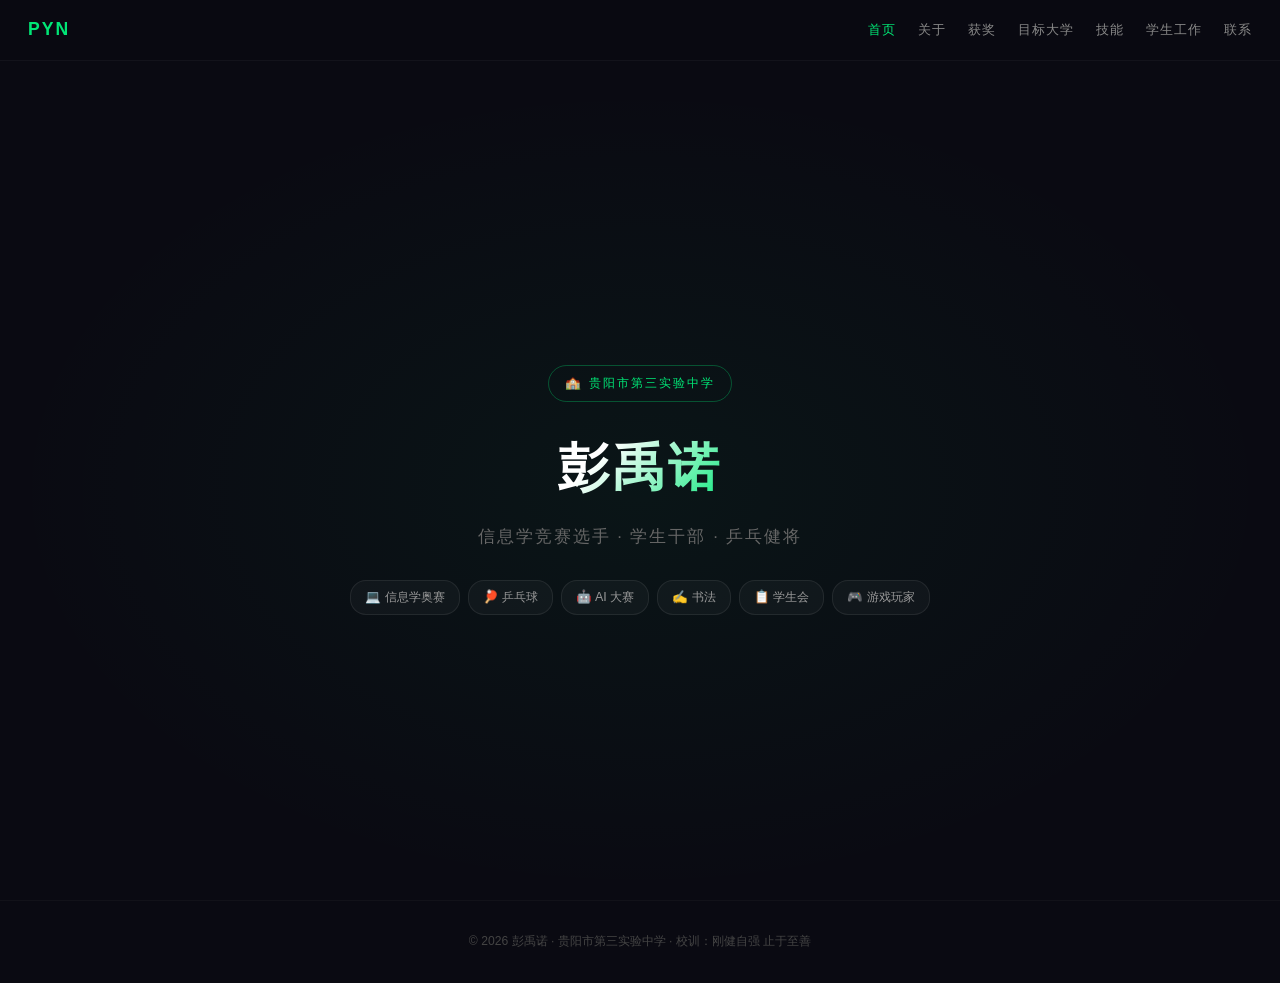
==== commit 73ba959f: "📂 重构为多页面网站：7个页面+统一菜单+共享样式" ====
--- a/index.html
+++ b/index.html
@@ -1,404 +1,40 @@
 <!DOCTYPE html>
 <html lang="zh-CN">
 <head>
-    <meta charset="UTF-8">
-    <meta name="viewport" content="width=device-width, initial-scale=1.0">
-    <title>彭禹诺 — 贵阳市第三实验中学</title>
-    <style>
-        *,*::before,*::after{box-sizing:border-box;margin:0;padding:0}
-        html{scroll-behavior:smooth}
-        body{font-family:"PingFang SC","Microsoft YaHei","Noto Sans SC",sans-serif;background:#0a0a12;color:#d0d0d0;line-height:1.8}
-        a{color:inherit;text-decoration:none}
-
-        .nav{position:fixed;top:0;left:0;right:0;z-index:100;padding:14px 28px;display:flex;justify-content:space-between;align-items:center;transition:all .3s}
-        .nav.scrolled{background:rgba(10,10,18,.94);backdrop-filter:blur(16px);box-shadow:0 1px 0 rgba(255,255,255,.04)}
-        .nav .logo{font-size:1.1rem;font-weight:800;color:#00e676;letter-spacing:2px}
-        .nav-links{display:flex;gap:22px;list-style:none}
-        .nav-links a{color:#888;font-size:.84rem;letter-spacing:1px;transition:.3s;cursor:pointer}
-        .nav-links a:hover{color:#00e676}
-
-        .hero{min-height:100vh;display:flex;flex-direction:column;align-items:center;justify-content:center;text-align:center;padding:20px;background:radial-gradient(ellipse at center,rgba(0,230,118,.05) 0%,transparent 70%)}
-        .hero .badge{padding:6px 16px;border:1px solid rgba(0,230,118,.3);border-radius:20px;font-size:.78rem;color:#00e676;letter-spacing:2px;margin-bottom:20px}
-        .hero h1{font-size:3.2rem;font-weight:900;letter-spacing:4px;background:linear-gradient(135deg,#fff 30%,#00e676);-webkit-background-clip:text;-webkit-text-fill-color:transparent;margin-bottom:8px}
-        .hero .sub{font-size:1.05rem;color:#666;letter-spacing:2px;margin-bottom:28px}
-        .hero .tags{display:flex;flex-wrap:wrap;gap:8px;justify-content:center}
-        .hero .tags span{padding:5px 14px;background:rgba(255,255,255,.03);border:1px solid rgba(255,255,255,.08);border-radius:16px;font-size:.78rem;color:#999}
-        .hero .arrow{position:absolute;bottom:50px;color:#444;animation:bounce 2s infinite;cursor:pointer}
-        @keyframes bounce{0%,100%{transform:translateY(0);opacity:.3}50%{transform:translateY(8px);opacity:1}}
-
-        .section{max-width:900px;margin:0 auto;padding:80px 20px}
-        .sec-tag{font-size:.72rem;letter-spacing:4px;color:#00e676;margin-bottom:6px}
-        .sec-title{font-size:1.7rem;font-weight:800;letter-spacing:2px;margin-bottom:6px;color:#fff}
-        .sec-sub{font-size:.88rem;color:#555;margin-bottom:30px}
-
-        .accordion{margin-top:12px}
-        .acc-header{width:100%;display:flex;align-items:center;justify-content:space-between;padding:16px 20px;background:rgba(255,255,255,.02);border:1px solid rgba(255,255,255,.05);border-radius:12px;cursor:pointer;font-size:1rem;color:#ccc;letter-spacing:1px;transition:all .3s;text-align:left;font-family:inherit}
-        .acc-header:hover{background:rgba(0,230,118,.04);border-color:rgba(0,230,118,.15)}
-        .acc-header .icon{margin-right:10px;font-size:1.2rem}
-        .acc-header .arrow-icon{transition:transform .35s;font-size:.8rem;color:#555}
-        .acc-header.open .arrow-icon{transform:rotate(180deg);color:#00e676}
-        .acc-header.open{border-color:rgba(0,230,118,.2);background:rgba(0,230,118,.03);border-radius:12px 12px 0 0}
-        .acc-body{max-height:0;overflow:hidden;transition:max-height .5s ease,padding .3s;background:rgba(255,255,255,.01);border:1px solid transparent;border-top:none;border-radius:0 0 12px 12px}
-        .acc-body.expanded{max-height:2000px;border-color:rgba(0,230,118,.1);padding:16px 20px}
-        .acc-body table{width:100%;border-collapse:collapse}
-        .acc-body th{text-align:left;padding:8px 10px;color:#00e676;font-size:.78rem;letter-spacing:1px;border-bottom:1px solid rgba(255,255,255,.06)}
-        .acc-body td{padding:8px 10px;font-size:.88rem;color:#bbb;border-bottom:1px solid rgba(255,255,255,.02)}
-        .acc-body tr:hover td{background:rgba(255,255,255,.01)}
-        .gold{color:#ffd700!important;font-weight:600}
-        .silver{color:#b0bec5!important;font-weight:600}
-        .bronze{color:#ff8a65!important;font-weight:600}
-        .detail-link{color:#00e676;cursor:pointer;font-size:.78rem;transition:.2s}
-        .detail-link:hover{text-decoration:underline}
-
-        .exp-card{background:rgba(255,255,255,.015);border:1px solid rgba(255,255,255,.04);border-radius:14px;padding:20px 22px;cursor:pointer;transition:all .35s;position:relative;overflow:hidden}
-        .exp-card:hover{background:rgba(0,230,118,.03);border-color:rgba(0,230,118,.15);transform:translateY(-3px)}
-        .exp-card .card-top{display:flex;align-items:center;gap:14px}
-        .exp-card .card-icon{font-size:2rem;flex-shrink:0}
-        .exp-card .card-info{flex:1}
-        .exp-card .card-info h4{font-size:1rem;color:#eee;margin-bottom:2px}
-        .exp-card .card-info .hint{font-size:.75rem;color:#555}
-        .exp-card .card-expand{max-height:0;overflow:hidden;transition:max-height .45s ease,margin .35s,opacity .35s;opacity:0;margin-top:0;font-size:.85rem;color:#999;line-height:1.9}
-        .exp-card .card-expand.show{max-height:600px;opacity:1;margin-top:14px}
-
-        .grid{display:grid;grid-template-columns:repeat(auto-fit,minmax(230px,1fr));gap:16px;margin-top:16px}
-
-        /* University Cards */
-        .uni-card{background:rgba(255,255,255,.015);border:1px solid rgba(255,255,255,.05);border-radius:18px;overflow:hidden;transition:all .4s;cursor:pointer}
-        .uni-card:hover{transform:translateY(-6px);box-shadow:0 16px 48px rgba(0,0,0,.4)}
-        .uni-card .uni-img{width:100%;height:200px;object-fit:cover;display:block}
-        .uni-card .uni-body{padding:20px 22px}
-        .uni-card .uni-rank{display:inline-block;padding:3px 12px;border-radius:12px;font-size:.72rem;font-weight:700;letter-spacing:1px;margin-bottom:10px}
-        .uni-card .uni-rank.goal1{background:rgba(255,215,0,.15);color:#ffd700;border:1px solid rgba(255,215,0,.25)}
-        .uni-card .uni-rank.goal2{background:rgba(0,230,118,.12);color:#00e676;border:1px solid rgba(0,230,118,.2)}
-        .uni-card .uni-rank.goal3{background:rgba(0,188,212,.12);color:#00bcd4;border:1px solid rgba(0,188,212,.2)}
-        .uni-card h3{font-size:1.25rem;color:#fff;margin-bottom:4px}
-        .uni-card .uni-en{font-size:.8rem;color:#555;margin-bottom:12px}
-        .uni-card .uni-stats{display:flex;gap:16px;margin-bottom:10px;flex-wrap:wrap}
-        .uni-card .uni-stat{text-align:center}
-        .uni-card .uni-stat .n{font-size:1.3rem;font-weight:800;color:#00e676}
-        .uni-card .uni-stat .l{font-size:.68rem;color:#666}
-        .uni-card .uni-extra{max-height:0;overflow:hidden;transition:max-height .5s ease;font-size:.84rem;color:#999;line-height:2}
-        .uni-card .uni-extra.show{max-height:1200px;margin-top:14px;padding-top:14px;border-top:1px solid rgba(255,255,255,.05)}
-        .uni-card .uni-extra table{width:100%;border-collapse:collapse;margin:8px 0}
-        .uni-card .uni-extra td,.uni-card .uni-extra th{padding:5px 8px;font-size:.78rem;border-bottom:1px solid rgba(255,255,255,.03);text-align:center}
-        .uni-card .uni-extra th{color:#00e676}
-        .uni-card .uni-extra a{color:#00e676;text-decoration:underline}
-
-        .modal-overlay{position:fixed;top:0;left:0;width:100%;height:100%;background:rgba(0,0,0,.78);z-index:999;display:flex;align-items:center;justify-content:center;opacity:0;pointer-events:none;transition:opacity .3s}
-        .modal-overlay.active{opacity:1;pointer-events:auto}
-        .modal{background:#151520;border:1px solid rgba(255,255,255,.08);border-radius:18px;padding:32px 28px;max-width:620px;width:92%;max-height:82vh;overflow-y:auto;transform:translateY(20px);transition:transform .35s}
-        .modal-overlay.active .modal{transform:translateY(0)}
-        .modal h3{font-size:1.3rem;color:#fff;margin-bottom:4px}
-        .modal .m-tag{font-size:.78rem;color:#00e676;letter-spacing:2px}
-        .modal .m-body{margin-top:18px;color:#bbb;font-size:.92rem;line-height:2}
-        .modal .m-body a{color:#00e676;text-decoration:underline}
-        .modal .m-body ul{padding-left:18px;margin:8px 0}
-        .modal .m-body li{margin-bottom:4px}
-        .modal .close-btn{float:right;background:none;border:1px solid rgba(255,255,255,.15);color:#aaa;width:36px;height:36px;border-radius:50%;cursor:pointer;font-size:1rem;transition:.3s}
-        .modal .close-btn:hover{border-color:#00e676;color:#00e676}
-
-        .contact-row{display:flex;flex-wrap:wrap;gap:12px;margin-top:20px}
-        .contact-btn{display:inline-block;padding:10px 20px;border:1px solid rgba(255,255,255,.1);border-radius:24px;color:#aaa;font-size:.85rem;transition:.3s}
-        .contact-btn:hover{border-color:#00e676;color:#00e676;background:rgba(0,230,118,.05)}
-        .ft{text-align:center;padding:40px 20px;color:#444;font-size:.76rem;border-top:1px solid rgba(255,255,255,.03)}
-
-        @media(max-width:600px){
-            .hero h1{font-size:2rem}.nav{padding:10px 14px}.nav-links{gap:10px}.nav-links a{font-size:.73rem}.section{padding:50px 14px}
-        }
-    </style>
+    <meta charset="UTF-8"><meta name="viewport" content="width=device-width,initial-scale=1.0">
+    <title>彭禹诺 — 首页</title>
+    <link rel="stylesheet" href="style.css">
 </head>
 <body>
 
-<nav class="nav" id="nav">
+<nav class="nav">
     <div class="logo">PYN</div>
     <ul class="nav-links">
-        <li><a href="#about">关于</a></li>
-        <li><a href="#awards">获奖</a></li>
-        <li><a href="#goals">目标大学</a></li>
-        <li><a href="#skills">技能</a></li>
-        <li><a href="#role">学生工作</a></li>
-        <li><a href="#contact">联系</a></li>
+        <li><a href="index.html" class="active">首页</a></li>
+        <li><a href="about.html">关于</a></li>
+        <li><a href="awards.html">获奖</a></li>
+        <li><a href="goals.html">目标大学</a></li>
+        <li><a href="skills.html">技能</a></li>
+        <li><a href="role.html">学生工作</a></li>
+        <li><a href="contact.html">联系</a></li>
     </ul>
 </nav>
 
-<section class="hero" id="home">
-    <div class="badge">🏫 贵阳市第三实验中学</div>
-    <h1>彭禹诺</h1>
-    <p class="sub">信息学竞赛选手 · 学生干部 · 乒乓健将</p>
-    <div class="tags">
-        <span>💻 信息学奥赛</span><span>🏓 乒乓球</span><span>🤖 AI 大赛</span><span>✍️ 书法</span><span>📋 学生会</span><span>🎮 游戏玩家</span>
-    </div>
-    <div class="arrow" onclick="document.getElementById('about').scrollIntoView({behavior:'smooth'})">▼ 了解更多</div>
-</section>
-
-<!-- ===== About ===== -->
-<section class="section" id="about">
-    <div class="sec-tag">ABOUT</div>
-    <h2 class="sec-title">关于我</h2>
-    <p style="color:#aaa;font-size:.96rem;line-height:2;">
-        我是<strong style="color:#eee;">彭禹诺</strong>，贵阳市第三实验中学学生，在代码、运动与书法之间寻找平衡。
-    </p>
-    <div class="grid" style="margin-top:28px;">
-        <div class="exp-card" onclick="toggleCard(this)"><div class="card-top"><div class="card-icon">💻</div><div class="card-info"><h4>信息学竞赛之路</h4><div class="hint">点击展开 ▼</div></div></div><div class="card-expand">从 ICPC 省赛铜奖到 CSP-J/S 双料奖项，再到 2025 年 CSP-J 复赛<strong style="color:#ffd700;">一等奖</strong>、CSP-S 复赛<strong style="color:#b0bec5;">二等奖</strong>——算法竞赛是我高中生活中最浓墨重彩的一笔。</div></div>
-        <div class="exp-card" onclick="toggleCard(this)"><div class="card-top"><div class="card-icon">🏓</div><div class="card-info"><h4>乒乓球 · 市级第一</h4><div class="hint">点击展开 ▼</div></div></div><div class="card-expand">2023 年，贵阳市第三届"国球进社区"乒乓球联赛 13~16 岁组<strong style="color:#ffd700;">第一名</strong>。</div></div>
-        <div class="exp-card" onclick="toggleCard(this)"><div class="card-top"><div class="card-icon">✍️</div><div class="card-info"><h4>书法 · 从小练就</h4><div class="hint">点击展开 ▼</div></div></div><div class="card-expand">小学时期获得<strong style="color:#ffd700;">汉字书法大赛一等奖</strong>。一笔一划间养成的耐心与审美，至今受益。</div></div>
-        <div class="exp-card" onclick="toggleCard(this)"><div class="card-top"><div class="card-icon">🤖</div><div class="card-info"><h4>人工智能 & 科创</h4><div class="hint">点击展开 ▼</div></div></div><div class="card-expand">全国青少年人工智能大赛省级选拔赛<strong style="color:#ffd700;">一等奖</strong>（2026），2024、2026 年信息素养比赛两次市级<strong style="color:#b0bec5;">二等奖</strong>。</div></div>
-    </div>
-</section>
-
-<!-- ===== Awards ===== -->
-<section class="section" id="awards">
-    <div class="sec-tag">HONORS & AWARDS</div>
-    <h2 class="sec-title">获奖经历</h2>
-    <div class="sec-sub">🏅 点击每个分类展开查看详情，点击"查看详情"了解更多</div>
-    <div class="accordion">
-        <button class="acc-header" onclick="toggleAccordion(this)"><span><span class="icon">💻</span> 信息学竞赛</span><span class="arrow-icon">▼</span></button>
-        <div class="acc-body">
-            <table>
-                <thead><tr><th>年份</th><th>比赛</th><th>获奖</th><th style="text-align:right;">详情</th></tr></thead>
-                <tbody>
-                    <tr><td>2024</td><td>ICPC 贵州省赛 · 中学组</td><td class="bronze">🥉 铜奖</td><td style="text-align:right;"><span class="detail-link" onclick="event.stopPropagation();openModalRich('ICPC')">查看详情 →</span></td></tr>
-                    <tr><td>2024</td><td>CSP-J 初赛</td><td>三等奖</td><td style="text-align:right;"><span class="detail-link" onclick="event.stopPropagation();openModalRich('CSPJ')">查看详情 →</span></td></tr>
-                    <tr><td>2024</td><td>CSP-S 初赛</td><td>三等奖</td><td style="text-align:right;"><span class="detail-link" onclick="event.stopPropagation();openModalRich('CSPS')">查看详情 →</span></td></tr>
-                    <tr><td>2024</td><td>CSP-J 复赛</td><td class="silver">🥈 二等奖</td><td style="text-align:right;"><span class="detail-link" onclick="event.stopPropagation();openModalRich('CSPJ')">查看详情 →</span></td></tr>
-                    <tr><td>2024</td><td>CSP-S 复赛</td><td class="silver">🥈 二等奖</td><td style="text-align:right;"><span class="detail-link" onclick="event.stopPropagation();openModalRich('CSPS')">查看详情 →</span></td></tr>
-                    <tr><td>2025</td><td>CSP 初赛</td><td class="silver">🥈 二等奖 / 三等奖</td><td style="text-align:right;"><span class="detail-link" onclick="event.stopPropagation();openModalRich('CSP')">查看详情 →</span></td></tr>
-                    <tr><td>2025</td><td>CSP-J 复赛</td><td class="gold">🥇 一等奖</td><td style="text-align:right;"><span class="detail-link" onclick="event.stopPropagation();openModalRich('CSPJ')">查看详情 →</span></td></tr>
-                    <tr><td>2025</td><td>CSP-S 复赛</td><td class="silver">🥈 二等奖</td><td style="text-align:right;"><span class="detail-link" onclick="event.stopPropagation();openModalRich('CSPS')">查看详情 →</span></td></tr>
-                </tbody>
-            </table>
+<div class="page">
+    <div class="hero-full">
+        <div class="badge">🏫 贵阳市第三实验中学</div>
+        <h1>彭禹诺</h1>
+        <p class="sub">信息学竞赛选手 · 学生干部 · 乒乓健将</p>
+        <div class="tags">
+            <span>💻 信息学奥赛</span><span>🏓 乒乓球</span><span>🤖 AI 大赛</span>
+            <span>✍️ 书法</span><span>📋 学生会</span><span>🎮 游戏玩家</span>
         </div>
-        <button class="acc-header" onclick="toggleAccordion(this)" style="margin-top:8px;"><span><span class="icon">🤖</span> 人工智能 & 信息素养</span><span class="arrow-icon">▼</span></button>
-        <div class="acc-body">
-            <table>
-                <thead><tr><th>年份</th><th>比赛</th><th>获奖</th><th style="text-align:right;">详情</th></tr></thead>
-                <tbody>
-                    <tr><td>2026</td><td>全国青少年人工智能大赛 · 省级选拔赛</td><td class="gold">🥇 一等奖</td><td style="text-align:right;"><span class="detail-link" onclick="event.stopPropagation();openModalRich('AI')">查看详情 →</span></td></tr>
-                    <tr><td>2024</td><td>贵州省师生信息素养比赛 · 贵阳市</td><td class="silver">🥈 二等奖</td><td style="text-align:right;"><span class="detail-link" onclick="event.stopPropagation();openModalRich('INFO')">查看详情 →</span></td></tr>
-                    <tr><td>2026</td><td>信息素养比赛 · 市级</td><td class="silver">🥈 二等奖</td><td style="text-align:right;"><span class="detail-link" onclick="event.stopPropagation();openModalRich('INFO')">查看详情 →</span></td></tr>
-                </tbody>
-            </table>
-        </div>
-        <button class="acc-header" onclick="toggleAccordion(this)" style="margin-top:8px;"><span><span class="icon">🌟</span> 综合荣誉</span><span class="arrow-icon">▼</span></button>
-        <div class="acc-body">
-            <table>
-                <thead><tr><th>年份</th><th>荣誉</th><th>获奖</th></tr></thead>
-                <tbody>
-                    <tr><td>小学</td><td>汉字书法大赛</td><td class="gold">🥇 一等奖</td></tr>
-                    <tr><td>2023</td><td>贵阳市第三届国球进社区乒乓球联赛（13~16 岁组）</td><td class="gold">🥇 第一名</td></tr>
-                    <tr><td>2025</td><td>优秀学生干部</td><td>校级</td></tr>
-                </tbody>
-            </table>
-        </div>
-    </div>
-</section>
-
-<!-- ===== 目标大学 ===== -->
-<section class="section" id="goals">
-    <div class="sec-tag">DREAM UNIVERSITIES</div>
-    <h2 class="sec-title">目标大学</h2>
-    <div class="sec-sub">🎯 梦想在前，脚踏实地</div>
-
-    <div class="grid" style="grid-template-columns:repeat(auto-fit,minmax(270px,1fr));">
-
-        <!-- 清华大学 -->
-        <div class="uni-card" onclick="toggleUniCard(this)" style="border-color:rgba(255,215,0,.12);">
-            <img class="uni-img" src="https://www.tsinghua.edu.cn/__local/8/5F/8F/76B29E0B2B7C3E1E0B2B3A1F2B3_8F8B5F8F_1A2B3.jpg" onerror="this.src='data:image/svg+xml,<svg xmlns=%22http://www.w3.org/2000/svg%22 width=%22400%22 height=%22200%22><rect fill=%22%237a1e1e%22 width=%22400%22 height=%22200%22/><text fill=%22%23f0d78c%22 x=%22200%22 y=%22110%22 text-anchor=%22middle%22 font-size=%2230%22 font-weight=%22bold%22>清 華 大 學</text></svg>'">
-            <div class="uni-body">
-                <span class="uni-rank goal1">🎯 第一目标</span>
-                <h3>清华大学</h3>
-                <div class="uni-en">Tsinghua University</div>
-                <div class="uni-stats">
-                    <div class="uni-stat"><div class="n">QS #20</div><div class="l">世界排名</div></div>
-                    <div class="uni-stat"><div class="n">687分</div><div class="l">贵州物理类</div></div>
-                    <div class="uni-stat"><div class="n">省前50</div><div class="l">录取位次</div></div>
-                </div>
-                <div style="color:#00e676;font-size:.8rem;margin-top:6px;">点击展开详细信息 ▼</div>
-                <div class="uni-extra">
-                    <p>清华大学成立于 1911 年，是中国最顶尖的高等学府，以"自强不息，厚德载物"为校训。水木清华，百年荣耀。</p>
-                    <p style="margin-top:8px;color:#ffd700;">贵州录取数据（近5年）：</p>
-                    <table>
-                        <thead><tr><th>年份</th><th>物理类/理科</th><th>位次</th><th>历史类/文科</th><th>位次</th></tr></thead>
-                        <tbody>
-                            <tr><td>2024</td><td>687</td><td>46</td><td>672</td><td>11</td></tr>
-                            <tr><td>2023</td><td>684</td><td>47</td><td>679</td><td>9</td></tr>
-                            <tr><td>2022</td><td>664</td><td>42</td><td>679</td><td>8</td></tr>
-                            <tr><td>2021</td><td>671</td><td>47</td><td>689</td><td>9</td></tr>
-                        </tbody>
-                    </table>
-                    <p style="margin-top:8px;">• 2024年国家专项：物理类 677 分（位次 158）<br>• 计算机科学、人工智能等专业全国排名第一<br>• 拥有信息学奥林匹克竞赛保送通道</p>
-                    <p style="margin-top:8px;">🔗 <a href="https://www.tsinghua.edu.cn" target="_blank">官网 tsinghua.edu.cn</a></p>
-                </div>
-            </div>
-        </div>
-
-        <!-- 香港大学 -->
-        <div class="uni-card" onclick="toggleUniCard(this)" style="border-color:rgba(0,230,118,.12);">
-            <img class="uni-img" src="https://upload.wikimedia.org/wikipedia/commons/thumb/5/5b/HKU_Main_Building_2012.jpg/640px-HKU_Main_Building_2012.jpg" onerror="this.src='data:image/svg+xml,<svg xmlns=%22http://www.w3.org/2000/svg%22 width=%22400%22 height=%22200%22><rect fill=%22%23006440%22 width=%22400%22 height=%22200%22/><text fill=%22white%22 x=%22200%22 y=%22110%22 text-anchor=%22middle%22 font-size=%2226%22 font-weight=%22bold%22>HKU 香港大學</text></svg>'">
-            <div class="uni-body">
-                <span class="uni-rank goal2">🎯 第二目标</span>
-                <h3>香港大学</h3>
-                <div class="uni-en">The University of Hong Kong</div>
-                <div class="uni-stats">
-                    <div class="uni-stat"><div class="n">QS #17</div><div class="l">世界排名</div></div>
-                    <div class="uni-stat"><div class="n">全奖</div><div class="l">22.5万港币/年</div></div>
-                    <div class="uni-stat"><div class="n">超一本~150</div><div class="l">录取参考</div></div>
-                </div>
-                <div style="color:#00e676;font-size:.8rem;margin-top:6px;">点击展开详细信息 ▼</div>
-                <div class="uni-extra">
-                    <p>香港大学成立于 1911 年，是亚洲顶尖的国际化综合大学，全英文授课，学术声誉卓越。本部大楼为百年历史建筑。</p>
-                    <p style="margin-top:8px;color:#00e676;">全奖学金目标：</p>
-                    <p>• 明德学子奖学金：全额学费 + 生活津贴<br>• 入学奖学金：最高涵盖四年全部学费（~21.8万港币/年）<br>• 最高可达 22.5 万港币/年（含学费+生活费）<br>• 自动获考虑，无需单独申请</p>
-                    <p style="margin-top:8px;color:#00e676;">录取要求：</p>
-                    <p>• 高考成绩超一本线 ~150 分以上<br>• 英语 130+，全英文面试<br>• 竞赛获奖、学生干部经历加分<br>• 多元卓越入学计划可提前获有条件录取</p>
-                    <p style="margin-top:8px;">🔗 <a href="https://www.hku.hk/mainland" target="_blank">内地招生 hku.hk/mainland</a></p>
-                </div>
-            </div>
-        </div>
-
-        <!-- 香港中文大学 -->
-        <div class="uni-card" onclick="toggleUniCard(this)" style="border-color:rgba(0,188,212,.12);">
-            <img class="uni-img" src="https://upload.wikimedia.org/wikipedia/commons/thumb/7/7a/CUHK_Yasumoto_International_Academic_Park_2013.jpg/640px-CUHK_Yasumoto_International_Academic_Park_2013.jpg" onerror="this.src='data:image/svg+xml,<svg xmlns=%22http://www.w3.org/2000/svg%22 width=%22400%22 height=%22200%22><rect fill=%22%23682D7A%22 width=%22400%22 height=%22200%22/><text fill=%22%23D4A843%22 x=%22200%22 y=%22110%22 text-anchor=%22middle%22 font-size=%2222%22 font-weight=%22bold%22>CUHK 香港中文大學</text></svg>'">
-            <div class="uni-body">
-                <span class="uni-rank goal3">🎯 第三目标</span>
-                <h3>香港中文大学</h3>
-                <div class="uni-en">The Chinese University of Hong Kong</div>
-                <div class="uni-stats">
-                    <div class="uni-stat"><div class="n">QS #36</div><div class="l">世界排名</div></div>
-                    <div class="uni-stat"><div class="n">全奖</div><div class="l">涵盖学费+生活费</div></div>
-                    <div class="uni-stat"><div class="n">超一本~130</div><div class="l">录取参考</div></div>
-                </div>
-                <div style="color:#00e676;font-size:.8rem;margin-top:6px;">点击展开详细信息 ▼</div>
-                <div class="uni-extra">
-                    <p>香港中文大学成立于 1963 年，是香港唯一实行书院制的研究型大学。校园依山傍海，占地 137 公顷，是香港面积最大的高校。"天人合一"景点享誉中外。</p>
-                    <p style="margin-top:8px;color:#00bcd4;">全奖学金目标：</p>
-                    <p>• 入学奖学金：全额学费 + 住宿 + 生活津贴<br>• 香港赛马会奖学金：最高涵盖四年全部费用<br>• 成绩优异者自动获考虑</p>
-                    <p style="margin-top:8px;color:#00bcd4;">录取要求：</p>
-                    <p>• 高考成绩超一本线 ~130 分以上<br>• 英语 130+，部分专业要求面试<br>• 通过全国普通高校统一招生计划录取（提前批）<br>• 书院制特色：9 所书院提供全人教育</p>
-                    <p style="margin-top:8px;">🔗 <a href="https://www.cuhk.edu.hk" target="_blank">官网 cuhk.edu.hk</a> ｜ <a href="https://admission.cuhk.edu.hk" target="_blank">招生 admission.cuhk.edu.hk</a></p>
-                </div>
-            </div>
-        </div>
-    </div>
-</section>
-
-<!-- ===== Skills ===== -->
-<section class="section" id="skills">
-    <div class="sec-tag">SKILLS</div>
-    <h2 class="sec-title">能力雷达</h2>
-    <div style="margin-bottom:12px;">C++ / 算法 <span style="float:right;color:#00e676;">82%</span></div>
-    <div style="height:4px;background:rgba(255,255,255,.05);border-radius:2px;overflow:hidden;margin-bottom:16px;"><div class="fill-bar" data-w="82%" style="height:100%;border-radius:2px;background:linear-gradient(90deg,#00e676,#00bcd4);width:0;transition:width 1.2s ease;"></div></div>
-    <div style="margin-bottom:12px;">Python <span style="float:right;color:#00e676;">65%</span></div>
-    <div style="height:4px;background:rgba(255,255,255,.05);border-radius:2px;overflow:hidden;margin-bottom:16px;"><div class="fill-bar" data-w="65%" style="height:100%;border-radius:2px;background:linear-gradient(90deg,#00e676,#00bcd4);width:0;transition:width 1.2s ease;"></div></div>
-    <div style="margin-bottom:12px;">数据结构 <span style="float:right;color:#00e676;">78%</span></div>
-    <div style="height:4px;background:rgba(255,255,255,.05);border-radius:2px;overflow:hidden;margin-bottom:16px;"><div class="fill-bar" data-w="78%" style="height:100%;border-radius:2px;background:linear-gradient(90deg,#00e676,#00bcd4);width:0;transition:width 1.2s ease;"></div></div>
-    <div style="margin-bottom:12px;">Web 前端 <span style="float:right;color:#00e676;">55%</span></div>
-    <div style="height:4px;background:rgba(255,255,255,.05);border-radius:2px;overflow:hidden;margin-bottom:16px;"><div class="fill-bar" data-w="55%" style="height:100%;border-radius:2px;background:linear-gradient(90deg,#00e676,#00bcd4);width:0;transition:width 1.2s ease;"></div></div>
-    <div style="margin-bottom:12px;">乒乓球 <span style="float:right;color:#00e676;">88%</span></div>
-    <div style="height:4px;background:rgba(255,255,255,.05);border-radius:2px;overflow:hidden;margin-bottom:16px;"><div class="fill-bar" data-w="88%" style="height:100%;border-radius:2px;background:linear-gradient(90deg,#00e676,#00bcd4);width:0;transition:width 1.2s ease;"></div></div>
-    <div style="margin-bottom:12px;">书法 <span style="float:right;color:#00e676;">80%</span></div>
-    <div style="height:4px;background:rgba(255,255,255,.05);border-radius:2px;overflow:hidden;margin-bottom:16px;"><div class="fill-bar" data-w="80%" style="height:100%;border-radius:2px;background:linear-gradient(90deg,#00e676,#00bcd4);width:0;transition:width 1.2s ease;"></div></div>
-    <div style="margin-bottom:12px;">组织管理 <span style="float:right;color:#00e676;">75%</span></div>
-    <div style="height:4px;background:rgba(255,255,255,.05);border-radius:2px;overflow:hidden;margin-bottom:16px;"><div class="fill-bar" data-w="75%" style="height:100%;border-radius:2px;background:linear-gradient(90deg,#00e676,#00bcd4);width:0;transition:width 1.2s ease;"></div></div>
-
-    <div class="grid" style="margin-top:32px;">
-        <div class="exp-card" onclick="toggleCard(this)"><div class="card-top"><div class="card-icon">💻</div><div class="card-info"><h4>C++ / 算法竞赛</h4><div class="hint">点击展开 ▼</div></div></div><div class="card-expand">信息学竞赛核心技能。熟练 STL，掌握动态规划、贪心、搜索、图论等经典算法。CSP-J 复赛一等奖是最佳证明。</div></div>
-        <div class="exp-card" onclick="toggleCard(this)"><div class="card-top"><div class="card-icon">🐍</div><div class="card-info"><h4>Python</h4><div class="hint">点击展开 ▼</div></div></div><div class="card-expand">AI 大赛主力语言，也用于日常工具编写和自动化脚本。关注 AI 与机器学习方向。</div></div>
-        <div class="exp-card" onclick="toggleCard(this)"><div class="card-top"><div class="card-icon">🌐</div><div class="card-info"><h4>Web 前端 & Git</h4><div class="hint">点击展开 ▼</div></div></div><div class="card-expand">能用 HTML/CSS 做响应式网页，熟练 Git + GitHub，有自己的开源仓库。</div></div>
-        <div class="exp-card" onclick="toggleCard(this)"><div class="card-top"><div class="card-icon">🤖</div><div class="card-info"><h4>AI 工具应用</h4><div class="hint">点击展开 ▼</div></div></div><div class="card-expand">Claude Code + DeepSeek 重度用户，善用 AI 辅助编程和创作。</div></div>
-    </div>
-</section>
-
-<!-- ===== 学生工作 ===== -->
-<section class="section" id="role">
-    <div class="sec-tag">LEADERSHIP</div>
-    <h2 class="sec-title">学生工作</h2>
-    <div class="exp-card" onclick="toggleCard(this)" style="margin-top:12px;"><div class="card-top"><div class="card-icon">📋</div><div class="card-info"><h4>校学生自主管理委员会 · 秘书长兼监督部部长</h4><div class="hint">点击展开 ▼</div></div></div><div class="card-expand"><p>负责统筹学生自治事务，协调各部门工作，监督规章制度的执行。</p><p style="margin-top:8px;">• <strong style="color:#00e676;">沟通协调</strong> — 在老师与学生之间搭建桥梁<br>• <strong style="color:#00e676;">团队管理</strong> — 带领部门成员高效完成各项任务<br>• <strong style="color:#00e676;">责任意识</strong> — 对每一份工作负责到底<br>• <strong style="color:#00e676;">时间管理</strong> — 在竞赛、学业与工作间找到平衡</p><p style="margin-top:10px;">2025 年获评<strong style="color:#ffd700;">"优秀学生干部"</strong>。</p></div></div>
-</section>
-
-<!-- ===== Contact ===== -->
-<section class="section" id="contact">
-    <div class="sec-tag">CONTACT</div>
-    <h2 class="sec-title">联系我</h2>
-    <p style="color:#aaa;font-size:.96rem;">欢迎交流算法竞赛、乒乓球切磋、书法探讨 🎯</p>
-    <div class="contact-row">
-        <a href="https://github.com/nikoawe" target="_blank" class="contact-btn">💻 GitHub · nikoawe</a>
-        <span class="contact-btn">💬 QQ</span>
-        <span class="contact-btn">📱 微信</span>
-        <span class="contact-btn">🎮 Steam</span>
-        <span class="contact-btn">🏫 实验三中</span>
-    </div>
-</section>
-
-<footer class="ft">
-    <p>© 2026 彭禹诺 · 贵阳市第三实验中学</p>
-    <p style="margin-top:6px;">校训：刚健自强 · 止于至善</p>
-</footer>
-
-<!-- ===== Modal ===== -->
-<div class="modal-overlay" id="modalOverlay" onclick="closeModal(event)">
-    <div class="modal" onclick="event.stopPropagation()">
-        <button class="close-btn" onclick="closeModal()">✕</button>
-        <div class="m-tag" id="modalTag"></div>
-        <h3 id="modalTitle"></h3>
-        <div class="m-body" id="modalBody"></div>
     </div>
 </div>
 
-<script>
-window.addEventListener('scroll',()=>{document.getElementById('nav').classList.toggle('scrolled',window.scrollY>60)});
+<footer class="ft">
+    <p>© 2026 彭禹诺 · 贵阳市第三实验中学 · 校训：刚健自强 止于至善</p>
+</footer>
 
-function toggleAccordion(header){
-    const body=header.nextElementSibling;
-    const isOpen=body.classList.contains('expanded');
-    document.querySelectorAll('.acc-body.expanded').forEach(b=>b.classList.remove('expanded'));
-    document.querySelectorAll('.acc-header.open').forEach(h=>h.classList.remove('open'));
-    if(!isOpen){body.classList.add('expanded');header.classList.add('open')}
-}
-
-function toggleCard(card){
-    const expand=card.querySelector('.card-expand');
-    const hint=card.querySelector('.hint');
-    expand.classList.toggle('show');
-    hint.textContent=expand.classList.contains('show')?'点击收起 ▲':'点击展开 ▼'
-}
-
-function toggleUniCard(card){
-    const extra=card.querySelector('.uni-extra');
-    const hint=card.querySelector('.uni-body div[style]');
-    extra.classList.toggle('show');
-    if(hint) hint.textContent=extra.classList.contains('show')?'点击收起 ▲':'点击展开详细信息 ▼'
-}
-
-const modalData={
-    ICPC:{year:'2024',title:'ICPC 国际大学生程序设计竞赛',award:'贵州省赛中学组 · 铜奖',cls:'bronze',body:`<p><strong>ICPC</strong>是全球规模最大、最具影响力的大学生程序设计竞赛，被誉为"程序设计界的奥林匹克"。中学组面向高中生开放。</p><p style="margin-top:12px;">比赛为团队赛（3人一队），5小时内解决 8~12 道算法题。考察编程能力、团队协作与抗压能力。</p><p style="margin-top:16px;">🔗 官网：<a href="https://icpc.global" target="_blank">icpc.global</a> ｜ 中国区：<a href="https://icpc.pku.edu.cn" target="_blank">icpc.pku.edu.cn</a></p>`},
-    CSP:{year:'2025',title:'CSP 非专业级软件能力认证',award:'初赛二等奖 / 三等奖',cls:'silver',body:`<p><strong>CSP-J/S</strong> 由中国计算机学会（CCF）主办，是 NOI 体系的重要入口。</p><p style="margin-top:12px;"><strong>初赛</strong>为笔试，考察计算机基础知识与算法理论。通过后方可晋级复赛。</p><p style="margin-top:16px;">🔗 官网：<a href="https://www.noi.cn" target="_blank">noi.cn</a> ｜ 报名：<a href="https://cspsjtest.noi.cn" target="_blank">cspsjtest.noi.cn</a></p>`},
-    CSPJ:{year:'2024 / 2025',title:'CSP-J（入门组）',award:'初赛三等奖 · 复赛二等奖(2024) → 一等奖(2025)',cls:'gold',body:`<p><strong>CSP-J</strong>面向初中及以下学段，考察基础编程能力和简单算法。</p><p style="margin-top:12px;"><strong>初赛</strong>：笔试筛选。<br><strong>复赛</strong>：现场上机编程，4 题限时 3.5 小时，涵盖模拟、枚举、搜索、贪心和简单动态规划。</p><p style="margin-top:12px;">2024 年复赛<strong style="color:#b0bec5;">二等奖</strong> → 2025 年复赛<strong style="color:#ffd700;">一等奖</strong>！</p><p style="margin-top:16px;">🔗 官网：<a href="https://www.noi.cn" target="_blank">noi.cn</a></p>`},
-    CSPS:{year:'2024 / 2025',title:'CSP-S（提高组）',award:'初赛三等奖 · 复赛二等奖(2024&2025)',cls:'silver',body:`<p><strong>CSP-S</strong>面向高中生，是通向 NOIP 和 NOI 的关键一步。</p><p style="margin-top:12px;"><strong>复赛</strong>现场上机 4 题限时 4 小时。考察：高级数据结构、图论算法、动态规划优化、字符串算法、数论与组合数学。</p><p style="margin-top:12px;">2024、2025 连续两年复赛<strong style="color:#b0bec5;">二等奖</strong>，实力稳定。</p><p style="margin-top:16px;">🔗 官网：<a href="https://www.noi.cn" target="_blank">noi.cn</a></p>`},
-    AI:{year:'2026',title:'全国青少年人工智能大赛',award:'省级选拔赛一等奖',cls:'gold',body:`<p>由中国福利会、中国妇女发展基金会主办，2026 年首届，教育部白名单赛事。</p><p style="margin-top:12px;">主题"智能向善，生长无限"。5 大赛道：基础知识、工具应用、驱动科学、具身智能、大语言模型应用。</p><p style="margin-top:12px;">2026 年省级选拔赛<strong style="color:#ffd700;">一等奖</strong>。</p><p style="margin-top:16px;">🔗 官网：<a href="https://aic.cwicp.cn" target="_blank">aic.cwicp.cn</a></p>`},
-    INFO:{year:'2024 / 2026',title:'贵州省师生信息素养比赛',award:'市级二等奖 ×2',cls:'silver',body:`<p>由教育主管部门主办，考察数字创作、程序设计、创客项目、AI 应用等综合信息技术能力。</p><p style="margin-top:12px;">2024 年<strong style="color:#b0bec5;">贵阳市二等奖</strong>，2026 年再次获<strong style="color:#b0bec5;">市级二等奖</strong>。</p><p style="margin-top:16px;">🔗 <a href="https://jyj.guiyang.gov.cn" target="_blank">贵阳市教育局 jyj.guiyang.gov.cn</a></p>`}
-};
-
-function openModalRich(key){
-    const d=modalData[key];
-    document.getElementById('modalTag').textContent=d.year;
-    document.getElementById('modalTitle').innerHTML=d.title+' · <span class="'+d.cls+'">'+d.award+'</span>';
-    document.getElementById('modalBody').innerHTML=d.body;
-    document.getElementById('modalOverlay').classList.add('active');
-    document.body.style.overflow='hidden'
-}
-
-function closeModal(e){
-    if(e&&e.target!==document.getElementById('modalOverlay'))return;
-    document.getElementById('modalOverlay').classList.remove('active');
-    document.body.style.overflow=''
-}
-document.addEventListener('keydown',e=>{if(e.key==='Escape'){document.getElementById('modalOverlay').classList.remove('active');document.body.style.overflow=''}});
-
-// Skill bar animation
-const bars=document.querySelectorAll('.fill-bar');
-const obs=new IntersectionObserver(entries=>{entries.forEach(en=>{if(en.isIntersecting){en.target.style.width=en.target.dataset.w;obs.unobserve(en.target)}})},{threshold:0.3});
-bars.forEach(b=>obs.observe(b));
-</script>
 </body>
 </html>
--- a/style.css
+++ b/style.css
@@ -0,0 +1,113 @@
+*,*::before,*::after{box-sizing:border-box;margin:0;padding:0}
+html{scroll-behavior:smooth}
+body{font-family:"PingFang SC","Microsoft YaHei","Noto Sans SC",sans-serif;background:#0a0a12;color:#d0d0d0;line-height:1.8;min-height:100vh;display:flex;flex-direction:column}
+a{color:inherit;text-decoration:none}
+
+/* Nav */
+.nav{position:fixed;top:0;left:0;right:0;z-index:100;padding:14px 28px;display:flex;justify-content:space-between;align-items:center;background:rgba(10,10,18,.94);backdrop-filter:blur(16px);box-shadow:0 1px 0 rgba(255,255,255,.04)}
+.nav .logo{font-size:1.1rem;font-weight:800;color:#00e676;letter-spacing:2px}
+.nav-links{display:flex;gap:22px;list-style:none}
+.nav-links a{color:#888;font-size:.84rem;letter-spacing:1px;transition:.3s;cursor:pointer}
+.nav-links a:hover,.nav-links a.active{color:#00e676}
+
+/* Page content */
+.page{padding-top:80px;flex:1}
+.container{max-width:860px;margin:0 auto;padding:60px 20px}
+
+/* Typography */
+.sec-tag{font-size:.72rem;letter-spacing:4px;color:#00e676;margin-bottom:6px}
+.sec-title{font-size:1.7rem;font-weight:800;letter-spacing:2px;margin-bottom:6px;color:#fff}
+.sec-sub{font-size:.88rem;color:#555;margin-bottom:30px}
+.sec-text{color:#aaa;font-size:.96rem;line-height:2}
+
+/* Hero (home) */
+.hero-full{min-height:calc(100vh - 80px);display:flex;flex-direction:column;align-items:center;justify-content:center;text-align:center;padding:20px;background:radial-gradient(ellipse at center,rgba(0,230,118,.05) 0%,transparent 70%)}
+.hero-full .badge{padding:6px 16px;border:1px solid rgba(0,230,118,.3);border-radius:20px;font-size:.78rem;color:#00e676;letter-spacing:2px;margin-bottom:20px}
+.hero-full h1{font-size:3.2rem;font-weight:900;letter-spacing:4px;background:linear-gradient(135deg,#fff 30%,#00e676);-webkit-background-clip:text;-webkit-text-fill-color:transparent;margin-bottom:8px}
+.hero-full .sub{font-size:1.05rem;color:#666;letter-spacing:2px;margin-bottom:28px}
+.hero-full .tags{display:flex;flex-wrap:wrap;gap:8px;justify-content:center}
+.hero-full .tags span{padding:5px 14px;background:rgba(255,255,255,.03);border:1px solid rgba(255,255,255,.08);border-radius:16px;font-size:.78rem;color:#999}
+
+/* Cards */
+.grid{display:grid;grid-template-columns:repeat(auto-fit,minmax(230px,1fr));gap:16px;margin-top:16px}
+.card{background:rgba(255,255,255,.015);border:1px solid rgba(255,255,255,.04);border-radius:14px;padding:22px 20px;transition:all .35s;cursor:pointer}
+.card:hover{background:rgba(0,230,118,.03);border-color:rgba(0,230,118,.15);transform:translateY(-3px)}
+.card .card-icon{font-size:2rem;margin-bottom:10px}
+.card h4{font-size:1rem;color:#eee;margin-bottom:4px}
+.card .card-extra{max-height:0;overflow:hidden;transition:max-height .4s ease;font-size:.84rem;color:#999;line-height:1.9}
+.card .card-extra.show{max-height:400px;margin-top:12px;padding-top:12px;border-top:1px solid rgba(255,255,255,.05)}
+.card .card-hint{font-size:.72rem;color:#555;margin-top:6px}
+
+/* Accordion */
+.accordion{margin-top:12px}
+.acc-header{width:100%;display:flex;align-items:center;justify-content:space-between;padding:16px 20px;background:rgba(255,255,255,.02);border:1px solid rgba(255,255,255,.05);border-radius:12px;cursor:pointer;font-size:1rem;color:#ccc;letter-spacing:1px;transition:all .3s;text-align:left;font-family:inherit}
+.acc-header:hover{background:rgba(0,230,118,.04);border-color:rgba(0,230,118,.15)}
+.acc-header .aicon{margin-right:10px;font-size:1.2rem}
+.acc-header .aarrow{transition:transform .35s;font-size:.8rem;color:#555}
+.acc-header.open .aarrow{transform:rotate(180deg);color:#00e676}
+.acc-header.open{border-color:rgba(0,230,118,.2);background:rgba(0,230,118,.03);border-radius:12px 12px 0 0}
+.acc-body{max-height:0;overflow:hidden;transition:max-height .5s ease,padding .3s;background:rgba(255,255,255,.01);border:1px solid transparent;border-top:none;border-radius:0 0 12px 12px}
+.acc-body.expanded{max-height:2000px;border-color:rgba(0,230,118,.1);padding:16px 20px}
+.acc-body table{width:100%;border-collapse:collapse}
+.acc-body th{text-align:left;padding:8px 10px;color:#00e676;font-size:.78rem;letter-spacing:1px;border-bottom:1px solid rgba(255,255,255,.06)}
+.acc-body td{padding:8px 10px;font-size:.88rem;color:#bbb;border-bottom:1px solid rgba(255,255,255,.02)}
+.acc-body tr:hover td{background:rgba(255,255,255,.01)}
+.gold{color:#ffd700!important;font-weight:600}
+.silver{color:#b0bec5!important;font-weight:600}
+.bronze{color:#ff8a65!important;font-weight:600}
+.detail-link{color:#00e676;cursor:pointer;font-size:.78rem;transition:.2s}
+.detail-link:hover{text-decoration:underline}
+
+/* Uni cards */
+.uni-card{background:rgba(255,255,255,.015);border:1px solid rgba(255,255,255,.05);border-radius:18px;overflow:hidden;transition:all .4s;cursor:pointer}
+.uni-card:hover{transform:translateY(-6px);box-shadow:0 16px 48px rgba(0,0,0,.4)}
+.uni-card .uni-img{width:100%;height:180px;object-fit:cover;display:block}
+.uni-card .uni-body{padding:18px 20px}
+.uni-card .uni-rank{display:inline-block;padding:3px 12px;border-radius:12px;font-size:.72rem;font-weight:700;letter-spacing:1px;margin-bottom:8px}
+.uni-card .uni-rank.g1{background:rgba(255,215,0,.15);color:#ffd700;border:1px solid rgba(255,215,0,.25)}
+.uni-card .uni-rank.g2{background:rgba(0,230,118,.12);color:#00e676;border:1px solid rgba(0,230,118,.2)}
+.uni-card .uni-rank.g3{background:rgba(0,188,212,.12);color:#00bcd4;border:1px solid rgba(0,188,212,.2)}
+.uni-card h3{font-size:1.2rem;color:#fff;margin-bottom:2px}
+.uni-card .uni-en{font-size:.78rem;color:#555;margin-bottom:10px}
+.uni-card .uni-stats{display:flex;gap:14px;margin-bottom:8px;flex-wrap:wrap}
+.uni-card .uni-stat{text-align:center}
+.uni-card .uni-stat .n{font-size:1.1rem;font-weight:800;color:#00e676}
+.uni-card .uni-stat .l{font-size:.65rem;color:#666}
+.uni-card .uni-extra{max-height:0;overflow:hidden;transition:max-height .5s ease;font-size:.82rem;color:#999;line-height:2}
+.uni-card .uni-extra.show{max-height:1200px;margin-top:12px;padding-top:12px;border-top:1px solid rgba(255,255,255,.05)}
+.uni-card .uni-extra table{width:100%;border-collapse:collapse;margin:8px 0}
+.uni-card .uni-extra td,.uni-card .uni-extra th{padding:5px 8px;font-size:.74rem;border-bottom:1px solid rgba(255,255,255,.03);text-align:center}
+.uni-card .uni-extra th{color:#00e676}
+.uni-card .uni-extra a{color:#00e676;text-decoration:underline}
+
+/* Skill bars */
+.bar-wrap{margin-bottom:16px}
+.bar-wrap .bar-label{display:flex;justify-content:space-between;margin-bottom:6px;font-size:.85rem;color:#aaa}
+.bar-wrap .bar-bg{height:5px;background:rgba(255,255,255,.05);border-radius:3px;overflow:hidden}
+.bar-wrap .bar-fill{height:100%;border-radius:3px;background:linear-gradient(90deg,#00e676,#00bcd4);width:0;transition:width 1.2s ease}
+
+/* Contact */
+.contact-row{display:flex;flex-wrap:wrap;gap:12px;margin-top:20px}
+.contact-btn{display:inline-block;padding:10px 20px;border:1px solid rgba(255,255,255,.1);border-radius:24px;color:#aaa;font-size:.85rem;transition:.3s}
+.contact-btn:hover{border-color:#00e676;color:#00e676;background:rgba(0,230,118,.05)}
+
+/* Footer */
+.ft{text-align:center;padding:30px 20px;color:#444;font-size:.76rem;border-top:1px solid rgba(255,255,255,.03)}
+
+/* Modal */
+.modal-overlay{position:fixed;top:0;left:0;width:100%;height:100%;background:rgba(0,0,0,.78);z-index:999;display:flex;align-items:center;justify-content:center;opacity:0;pointer-events:none;transition:opacity .3s}
+.modal-overlay.active{opacity:1;pointer-events:auto}
+.modal{background:#151520;border:1px solid rgba(255,255,255,.08);border-radius:18px;padding:32px 28px;max-width:620px;width:92%;max-height:82vh;overflow-y:auto;transform:translateY(20px);transition:transform .35s}
+.modal-overlay.active .modal{transform:translateY(0)}
+.modal h3{font-size:1.3rem;color:#fff;margin-bottom:4px}
+.modal .m-tag{font-size:.78rem;color:#00e676;letter-spacing:2px}
+.modal .m-body{margin-top:18px;color:#bbb;font-size:.92rem;line-height:2}
+.modal .m-body a{color:#00e676;text-decoration:underline}
+.modal .m-body ul{padding-left:18px;margin:8px 0}
+.modal .close-btn{float:right;background:none;border:1px solid rgba(255,255,255,.15);color:#aaa;width:36px;height:36px;border-radius:50%;cursor:pointer;font-size:1rem;transition:.3s}
+.modal .close-btn:hover{border-color:#00e676;color:#00e676}
+
+@media(max-width:600px){
+    .nav{padding:10px 14px}.nav-links{gap:10px;flex-wrap:wrap}.nav-links a{font-size:.72rem}
+    .container{padding:40px 14px}.hero-full h1{font-size:2rem}
+}
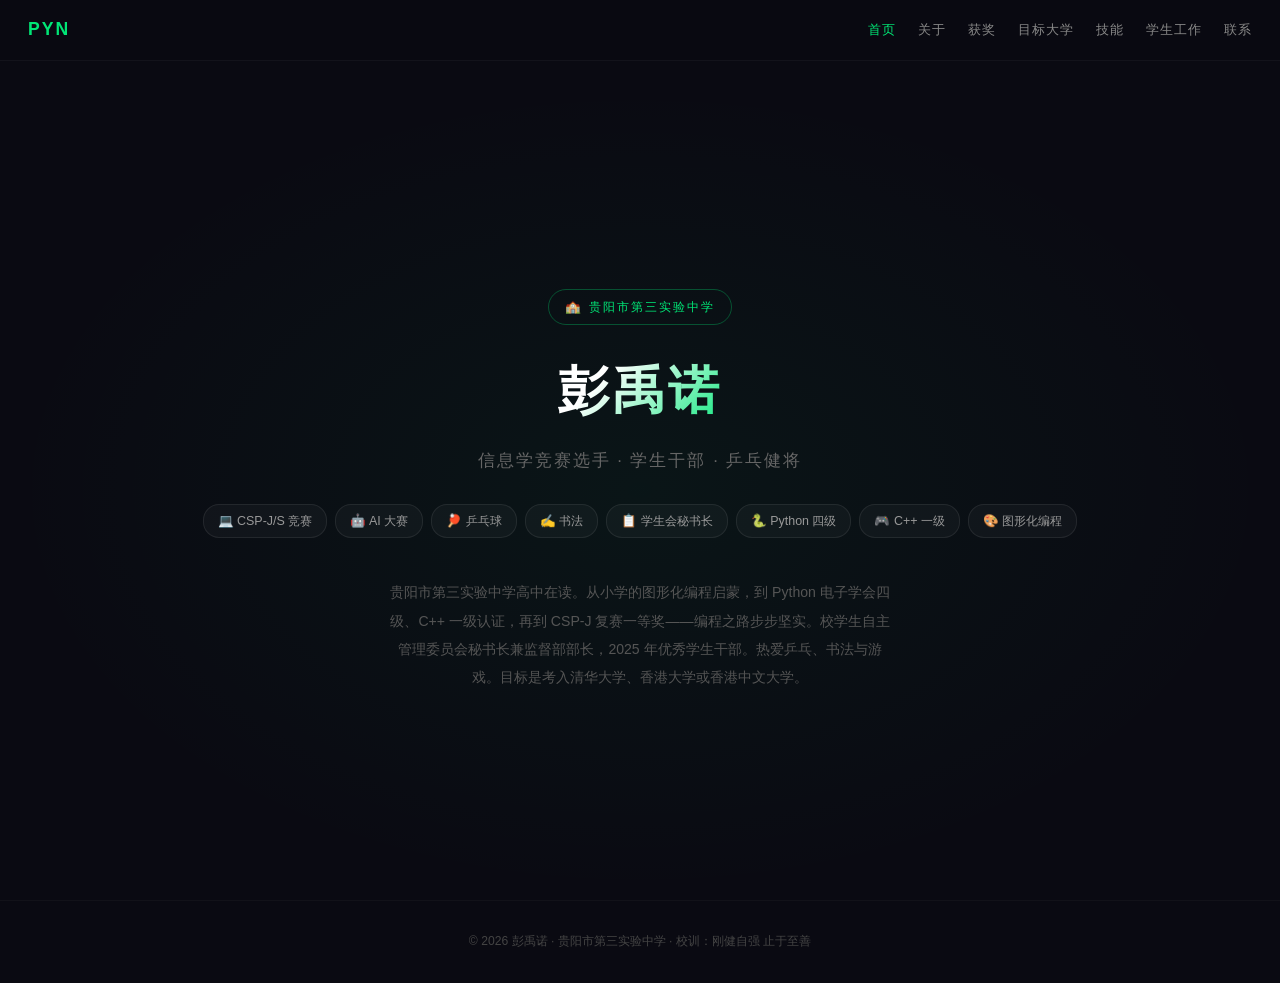
==== commit 6d752765: "📚 全部子页面扩展600+字，新增CIE认证详情/图形化编程/大学深度介绍" ====
--- a/index.html
+++ b/index.html
@@ -1,12 +1,9 @@
 <!DOCTYPE html>
 <html lang="zh-CN">
-<head>
-    <meta charset="UTF-8"><meta name="viewport" content="width=device-width,initial-scale=1.0">
-    <title>彭禹诺 — 首页</title>
-    <link rel="stylesheet" href="style.css">
+<head><meta charset="UTF-8"><meta name="viewport" content="width=device-width,initial-scale=1.0">
+<title>首页 — 彭禹诺</title><link rel="stylesheet" href="style.css">
 </head>
 <body>
-
 <nav class="nav">
     <div class="logo">PYN</div>
     <ul class="nav-links">
@@ -19,22 +16,15 @@
         <li><a href="contact.html">联系</a></li>
     </ul>
 </nav>
-
-<div class="page">
-    <div class="hero-full">
-        <div class="badge">🏫 贵阳市第三实验中学</div>
-        <h1>彭禹诺</h1>
-        <p class="sub">信息学竞赛选手 · 学生干部 · 乒乓健将</p>
-        <div class="tags">
-            <span>💻 信息学奥赛</span><span>🏓 乒乓球</span><span>🤖 AI 大赛</span>
-            <span>✍️ 书法</span><span>📋 学生会</span><span>🎮 游戏玩家</span>
-        </div>
-    </div>
-</div>
-
-<footer class="ft">
-    <p>© 2026 彭禹诺 · 贵阳市第三实验中学 · 校训：刚健自强 止于至善</p>
-</footer>
-
+<div class="page"><div class="hero-full">
+    <div class="badge">🏫 贵阳市第三实验中学</div>
+    <h1>彭禹诺</h1>
+    <p class="sub">信息学竞赛选手 · 学生干部 · 乒乓健将</p>
+    <div class="tags"><span>💻 CSP-J/S 竞赛</span><span>🤖 AI 大赛</span><span>🏓 乒乓球</span><span>✍️ 书法</span><span>📋 学生会秘书长</span><span>🐍 Python 四级</span><span>🎮 C++ 一级</span><span>🎨 图形化编程</span></div>
+    <p style="color:#555;margin-top:40px;max-width:500px;font-size:.88rem;line-height:2;">
+        贵阳市第三实验中学高中在读。从小学的图形化编程启蒙，到 Python 电子学会四级、C++ 一级认证，再到 CSP-J 复赛一等奖——编程之路步步坚实。校学生自主管理委员会秘书长兼监督部部长，2025 年优秀学生干部。热爱乒乓、书法与游戏。目标是考入清华大学、香港大学或香港中文大学。
+    </p>
+</div></div>
+<footer class="ft"><p>© 2026 彭禹诺 · 贵阳市第三实验中学 · 校训：刚健自强 止于至善</p></footer>
 </body>
 </html>
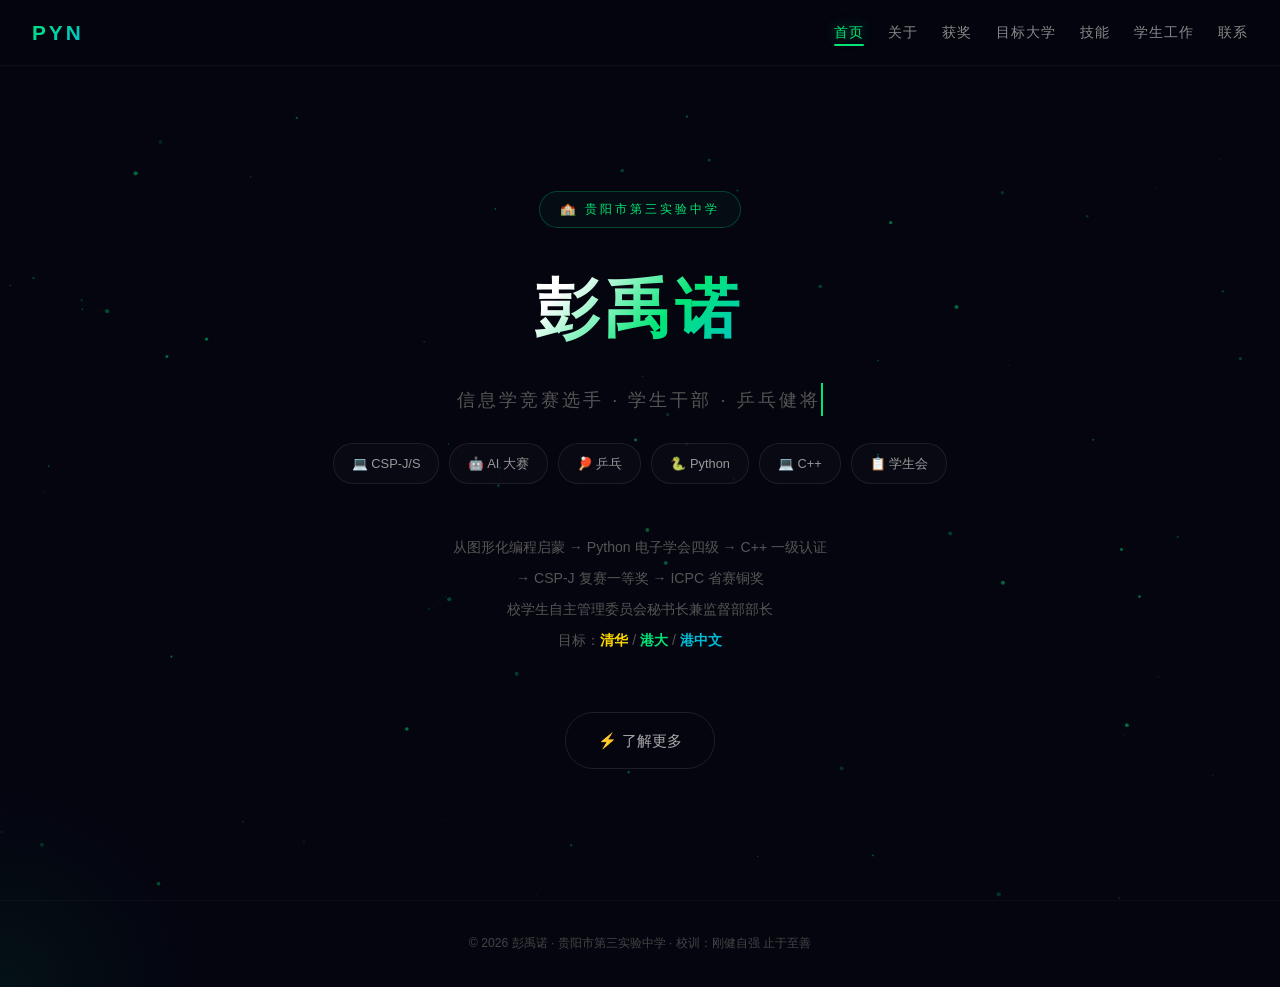
==== commit 94186592: "🚀 全面升级：粒子背景+鼠标光晕+3D倾斜卡片+故障标题+涟漪点击+渐变边框+滚动动画" ====
--- a/index.html
+++ b/index.html
@@ -2,29 +2,38 @@
 <html lang="zh-CN">
 <head><meta charset="UTF-8"><meta name="viewport" content="width=device-width,initial-scale=1.0">
 <title>首页 — 彭禹诺</title><link rel="stylesheet" href="style.css">
+<style>.typewriter{display:inline-block;overflow:hidden;white-space:nowrap;border-right:2px solid #00e676;animation:typing 3s steps(30),blink .6s step-end infinite}@keyframes typing{from{width:0}to{width:100%}}@keyframes blink{50%{border-color:transparent}}</style>
 </head>
 <body>
-<nav class="nav">
+
+<nav class="nav" id="nav">
     <div class="logo">PYN</div>
     <ul class="nav-links">
-        <li><a href="index.html" class="active">首页</a></li>
-        <li><a href="about.html">关于</a></li>
-        <li><a href="awards.html">获奖</a></li>
-        <li><a href="goals.html">目标大学</a></li>
-        <li><a href="skills.html">技能</a></li>
-        <li><a href="role.html">学生工作</a></li>
-        <li><a href="contact.html">联系</a></li>
+        <li><a href="index.html" class="active">首页</a></li><li><a href="about.html">关于</a></li><li><a href="awards.html">获奖</a></li><li><a href="goals.html">目标大学</a></li><li><a href="skills.html">技能</a></li><li><a href="role.html">学生工作</a></li><li><a href="contact.html">联系</a></li>
     </ul>
 </nav>
-<div class="page"><div class="hero-full">
-    <div class="badge">🏫 贵阳市第三实验中学</div>
-    <h1>彭禹诺</h1>
-    <p class="sub">信息学竞赛选手 · 学生干部 · 乒乓健将</p>
-    <div class="tags"><span>💻 CSP-J/S 竞赛</span><span>🤖 AI 大赛</span><span>🏓 乒乓球</span><span>✍️ 书法</span><span>📋 学生会秘书长</span><span>🐍 Python 四级</span><span>🎮 C++ 一级</span><span>🎨 图形化编程</span></div>
-    <p style="color:#555;margin-top:40px;max-width:500px;font-size:.88rem;line-height:2;">
-        贵阳市第三实验中学高中在读。从小学的图形化编程启蒙，到 Python 电子学会四级、C++ 一级认证，再到 CSP-J 复赛一等奖——编程之路步步坚实。校学生自主管理委员会秘书长兼监督部部长，2025 年优秀学生干部。热爱乒乓、书法与游戏。目标是考入清华大学、香港大学或香港中文大学。
-    </p>
-</div></div>
+
+<div class="page">
+    <div class="hero-full">
+        <div class="badge" style="animation:fadeIn 1s ease">🏫 贵阳市第三实验中学</div>
+        <h1 class="glitch-text" data-text="彭禹诺" style="margin-bottom:16px;">彭禹诺</h1>
+        <p class="sub" style="height:28px;"><span class="typewriter">信息学竞赛选手 · 学生干部 · 乒乓健将</span></p>
+        <div class="tags">
+            <span>💻 CSP-J/S</span><span>🤖 AI 大赛</span><span>🏓 乒乓</span><span>🐍 Python</span><span>💻 C++</span><span>📋 学生会</span>
+        </div>
+        <p style="color:#555;margin-top:48px;max-width:520px;font-size:.88rem;line-height:2.2;animation:fadeInUp 1.4s ease;">
+            从图形化编程启蒙 → Python 电子学会四级 → C++ 一级认证<br>→ CSP-J 复赛一等奖 → ICPC 省赛铜奖<br>校学生自主管理委员会秘书长兼监督部部长<br>目标：<strong style="color:#ffd700;">清华</strong> / <strong style="color:#00e676;">港大</strong> / <strong style="color:#00bcd4;">港中文</strong>
+        </p>
+        <div style="margin-top:56px;animation:fadeInUp 1.8s ease;">
+            <a href="about.html" class="contact-btn" style="font-size:.95rem;padding:14px 32px;">⚡ 了解更多</a>
+        </div>
+    </div>
+</div>
+
 <footer class="ft"><p>© 2026 彭禹诺 · 贵阳市第三实验中学 · 校训：刚健自强 止于至善</p></footer>
+<script src="app.js"></script>
+<script>
+window.addEventListener('scroll',function(){document.getElementById('nav').classList.toggle('scrolled',window.scrollY>60)});
+</script>
 </body>
 </html>
--- a/style.css
+++ b/style.css
@@ -1,113 +1,167 @@
+/* ===== Reset & Base ===== */
 *,*::before,*::after{box-sizing:border-box;margin:0;padding:0}
 html{scroll-behavior:smooth}
-body{font-family:"PingFang SC","Microsoft YaHei","Noto Sans SC",sans-serif;background:#0a0a12;color:#d0d0d0;line-height:1.8;min-height:100vh;display:flex;flex-direction:column}
+body{font-family:"PingFang SC","Microsoft YaHei","Noto Sans SC",sans-serif;background:#050510;color:#c8c8d0;line-height:1.8;overflow-x:hidden;cursor:default}
 a{color:inherit;text-decoration:none}
+::selection{background:rgba(0,230,118,.3);color:#fff}
+::-webkit-scrollbar{width:5px}
+::-webkit-scrollbar-track{background:#050510}
+::-webkit-scrollbar-thumb{background:#1a1a30;border-radius:3px}
+::-webkit-scrollbar-thumb:hover{background:#00e676}
 
-/* Nav */
-.nav{position:fixed;top:0;left:0;right:0;z-index:100;padding:14px 28px;display:flex;justify-content:space-between;align-items:center;background:rgba(10,10,18,.94);backdrop-filter:blur(16px);box-shadow:0 1px 0 rgba(255,255,255,.04)}
-.nav .logo{font-size:1.1rem;font-weight:800;color:#00e676;letter-spacing:2px}
-.nav-links{display:flex;gap:22px;list-style:none}
-.nav-links a{color:#888;font-size:.84rem;letter-spacing:1px;transition:.3s;cursor:pointer}
-.nav-links a:hover,.nav-links a.active{color:#00e676}
+/* ===== Particle Canvas ===== */
+#bgCanvas{position:fixed;top:0;left:0;width:100%;height:100%;z-index:0;pointer-events:none}
 
-/* Page content */
-.page{padding-top:80px;flex:1}
-.container{max-width:860px;margin:0 auto;padding:60px 20px}
+/* ===== Mouse Glow ===== */
+.mouse-glow{position:fixed;width:400px;height:400px;border-radius:50%;background:radial-gradient(circle,rgba(0,230,118,.06) 0%,transparent 70%);pointer-events:none;z-index:0;transform:translate(-50%,-50%);transition:opacity .5s}
 
-/* Typography */
-.sec-tag{font-size:.72rem;letter-spacing:4px;color:#00e676;margin-bottom:6px}
-.sec-title{font-size:1.7rem;font-weight:800;letter-spacing:2px;margin-bottom:6px;color:#fff}
-.sec-sub{font-size:.88rem;color:#555;margin-bottom:30px}
+/* ===== Nav ===== */
+.nav{position:fixed;top:0;left:0;right:0;z-index:100;padding:14px 32px;display:flex;justify-content:space-between;align-items:center;background:rgba(5,5,16,.9);backdrop-filter:blur(24px);-webkit-backdrop-filter:blur(24px);border-bottom:1px solid rgba(255,255,255,.04);transition:all .4s}
+.nav.scrolled{box-shadow:0 4px 32px rgba(0,230,118,.08)}
+.nav .logo{font-size:1.3rem;font-weight:900;letter-spacing:3px;background:linear-gradient(135deg,#00e676,#00bcd4);-webkit-background-clip:text;-webkit-text-fill-color:transparent;animation:logoPulse 3s ease-in-out infinite}
+@keyframes logoPulse{0%,100%{filter:brightness(1)}50%{filter:brightness(1.5)}}
+.nav-links{display:flex;gap:24px;list-style:none}
+.nav-links a{color:#888;font-size:.85rem;letter-spacing:1px;transition:all .3s;position:relative;padding:4px 0}
+.nav-links a::after{content:"";position:absolute;bottom:-2px;left:0;width:0;height:2px;background:#00e676;border-radius:1px;transition:width .3s}
+.nav-links a:hover,.nav-links a.active{color:#00e676;text-shadow:0 0 12px rgba(0,230,118,.5)}
+.nav-links a:hover::after,.nav-links a.active::after{width:100%}
+
+/* ===== Page ===== */
+.page{padding-top:70px;flex:1;position:relative;z-index:1}
+.container{max-width:920px;margin:0 auto;padding:60px 24px;position:relative;z-index:1}
+
+/* ===== Typography ===== */
+.sec-tag{font-size:.7rem;letter-spacing:5px;color:#00e676;margin-bottom:8px;text-transform:uppercase;animation:fadeInUp .6s ease}
+.sec-title{font-size:2rem;font-weight:900;letter-spacing:3px;margin-bottom:8px;color:#fff;background:linear-gradient(135deg,#fff 40%,#00e676);-webkit-background-clip:text;-webkit-text-fill-color:transparent;animation:fadeInUp .8s ease}
+.sec-sub{font-size:.9rem;color:#555;margin-bottom:32px;animation:fadeInUp 1s ease}
 .sec-text{color:#aaa;font-size:.96rem;line-height:2}
 
-/* Hero (home) */
-.hero-full{min-height:calc(100vh - 80px);display:flex;flex-direction:column;align-items:center;justify-content:center;text-align:center;padding:20px;background:radial-gradient(ellipse at center,rgba(0,230,118,.05) 0%,transparent 70%)}
-.hero-full .badge{padding:6px 16px;border:1px solid rgba(0,230,118,.3);border-radius:20px;font-size:.78rem;color:#00e676;letter-spacing:2px;margin-bottom:20px}
-.hero-full h1{font-size:3.2rem;font-weight:900;letter-spacing:4px;background:linear-gradient(135deg,#fff 30%,#00e676);-webkit-background-clip:text;-webkit-text-fill-color:transparent;margin-bottom:8px}
-.hero-full .sub{font-size:1.05rem;color:#666;letter-spacing:2px;margin-bottom:28px}
-.hero-full .tags{display:flex;flex-wrap:wrap;gap:8px;justify-content:center}
-.hero-full .tags span{padding:5px 14px;background:rgba(255,255,255,.03);border:1px solid rgba(255,255,255,.08);border-radius:16px;font-size:.78rem;color:#999}
+@keyframes fadeInUp{from{opacity:0;transform:translateY(24px)}to{opacity:1;transform:translateY(0)}}
+@keyframes fadeIn{from{opacity:0}to{opacity:1}}
+@keyframes glitch{0%,100%{text-shadow:0 0 0 transparent}2%{text-shadow:2px 0 #00e676,-2px 0 #00bcd4}4%{text-shadow:-2px 0 #00e676,2px 0 #00bcd4}6%{text-shadow:0 0 0 transparent}}
 
-/* Cards */
-.grid{display:grid;grid-template-columns:repeat(auto-fit,minmax(230px,1fr));gap:16px;margin-top:16px}
-.card{background:rgba(255,255,255,.015);border:1px solid rgba(255,255,255,.04);border-radius:14px;padding:22px 20px;transition:all .35s;cursor:pointer}
-.card:hover{background:rgba(0,230,118,.03);border-color:rgba(0,230,118,.15);transform:translateY(-3px)}
-.card .card-icon{font-size:2rem;margin-bottom:10px}
-.card h4{font-size:1rem;color:#eee;margin-bottom:4px}
-.card .card-extra{max-height:0;overflow:hidden;transition:max-height .4s ease;font-size:.84rem;color:#999;line-height:1.9}
-.card .card-extra.show{max-height:400px;margin-top:12px;padding-top:12px;border-top:1px solid rgba(255,255,255,.05)}
-.card .card-hint{font-size:.72rem;color:#555;margin-top:6px}
+/* ===== Glitch Title ===== */
+.glitch-text{position:relative;animation:glitch 5s infinite}
+.glitch-text::before,.glitch-text::after{content:attr(data-text);position:absolute;top:0;left:0;width:100%;height:100%;opacity:0}
+.glitch-text::before{color:#00e676;animation:glitchBefore 5s infinite;clip-path:inset(0 0 60% 0)}
+.glitch-text::after{color:#00bcd4;animation:glitchAfter 5s infinite;clip-path:inset(60% 0 0 0)}
+@keyframes glitchBefore{0%,99%{opacity:0}2%{opacity:.5;transform:translate(-2px,0)}4%{opacity:0}}
+@keyframes glitchAfter{0%,99%{opacity:0}3%{opacity:.5;transform:translate(2px,0)}5%{opacity:0}}
 
-/* Accordion */
+/* ===== Hero ===== */
+.hero-full{min-height:calc(100vh - 70px);display:flex;flex-direction:column;align-items:center;justify-content:center;text-align:center;padding:20px;position:relative;z-index:1}
+.hero-full .badge{padding:6px 20px;border:1px solid rgba(0,230,118,.25);border-radius:24px;font-size:.78rem;color:#00e676;letter-spacing:3px;margin-bottom:24px;background:rgba(0,230,118,.04);animation:fadeIn 1s ease}
+.hero-full h1{font-size:4rem;font-weight:900;letter-spacing:6px;background:linear-gradient(135deg,#fff 20%,#00e676,#00bcd4);-webkit-background-clip:text;-webkit-text-fill-color:transparent;margin-bottom:12px;animation:fadeInUp .8s ease;position:relative}
+.hero-full .sub{font-size:1.15rem;color:#555;letter-spacing:3px;margin-bottom:32px;animation:fadeInUp 1s ease}
+.hero-full .tags{display:flex;flex-wrap:wrap;gap:10px;justify-content:center;animation:fadeInUp 1.2s ease}
+.hero-full .tags span{padding:8px 18px;background:rgba(255,255,255,.02);border:1px solid rgba(255,255,255,.08);border-radius:20px;font-size:.8rem;color:#999;transition:all .4s}
+.hero-full .tags span:hover{border-color:#00e676;color:#00e676;background:rgba(0,230,118,.06);transform:translateY(-2px);box-shadow:0 8px 24px rgba(0,230,118,.1)}
+
+/* ===== 3D Tilt Cards ===== */
+.grid{display:grid;grid-template-columns:repeat(auto-fit,minmax(260px,1fr));gap:20px;margin-top:20px}
+.card{background:rgba(255,255,255,.015);border:1px solid rgba(255,255,255,.05);border-radius:18px;padding:26px 22px;transition:all .5s;cursor:pointer;position:relative;overflow:hidden;transform-style:preserve-3d;perspective:1000px}
+.card:hover{transform:translateY(-6px) scale(1.02);border-color:rgba(0,230,118,.25);box-shadow:0 20px 60px rgba(0,0,0,.5),0 0 40px rgba(0,230,118,.06);z-index:10}
+.card::before{content:"";position:absolute;top:-50%;left:-50%;width:200%;height:200%;background:conic-gradient(transparent,transparent,transparent,rgba(0,230,118,.1),transparent,transparent,transparent);animation:cardSpin 4s linear infinite;opacity:0;transition:opacity .5s}
+.card:hover::before{opacity:1}
+@keyframes cardSpin{100%{transform:rotate(360deg)}}
+.card .card-inner{position:relative;z-index:1}
+.card .card-icon{font-size:2.4rem;margin-bottom:12px;transition:all .5s}
+.card:hover .card-icon{transform:scale(1.2)}
+.card h4{font-size:1.05rem;color:#eee;margin-bottom:6px;transition:all .3s}
+.card:hover h4{color:#00e676}
+.card .card-hint{font-size:.74rem;color:#555;margin-top:8px;transition:all .3s}
+.card:hover .card-hint{color:#00e676}
+.card .card-extra{max-height:0;overflow:hidden;transition:max-height .5s ease,margin .4s,opacity .4s;opacity:0;font-size:.85rem;color:#999;line-height:2}
+.card .card-extra.show{max-height:500px;opacity:1;margin-top:14px;padding-top:14px;border-top:1px solid rgba(255,255,255,.06)}
+
+/* ===== Accordion ===== */
 .accordion{margin-top:12px}
-.acc-header{width:100%;display:flex;align-items:center;justify-content:space-between;padding:16px 20px;background:rgba(255,255,255,.02);border:1px solid rgba(255,255,255,.05);border-radius:12px;cursor:pointer;font-size:1rem;color:#ccc;letter-spacing:1px;transition:all .3s;text-align:left;font-family:inherit}
-.acc-header:hover{background:rgba(0,230,118,.04);border-color:rgba(0,230,118,.15)}
-.acc-header .aicon{margin-right:10px;font-size:1.2rem}
-.acc-header .aarrow{transition:transform .35s;font-size:.8rem;color:#555}
+.acc-header{width:100%;display:flex;align-items:center;justify-content:space-between;padding:18px 24px;background:rgba(255,255,255,.015);border:1px solid rgba(255,255,255,.05);border-radius:14px;cursor:pointer;font-size:1.05rem;color:#ccc;letter-spacing:1px;transition:all .4s;text-align:left;font-family:inherit;position:relative;overflow:hidden}
+.acc-header:hover{background:rgba(0,230,118,.04);border-color:rgba(0,230,118,.2);transform:translateX(4px)}
+.acc-header .aicon{margin-right:12px;font-size:1.3rem;transition:transform .4s}
+.acc-header:hover .aicon{transform:scale(1.2)}
+.acc-header .aarrow{transition:transform .4s;font-size:.8rem;color:#555}
 .acc-header.open .aarrow{transform:rotate(180deg);color:#00e676}
-.acc-header.open{border-color:rgba(0,230,118,.2);background:rgba(0,230,118,.03);border-radius:12px 12px 0 0}
-.acc-body{max-height:0;overflow:hidden;transition:max-height .5s ease,padding .3s;background:rgba(255,255,255,.01);border:1px solid transparent;border-top:none;border-radius:0 0 12px 12px}
-.acc-body.expanded{max-height:2000px;border-color:rgba(0,230,118,.1);padding:16px 20px}
+.acc-header.open{border-color:rgba(0,230,118,.25);background:rgba(0,230,118,.04);border-radius:14px 14px 0 0;box-shadow:0 0 30px rgba(0,230,118,.06)}
+.acc-body{max-height:0;overflow:hidden;transition:max-height .6s ease,padding .4s;background:rgba(255,255,255,.01);border:1px solid transparent;border-top:none;border-radius:0 0 14px 14px}
+.acc-body.expanded{max-height:3000px;border-color:rgba(0,230,118,.15);padding:18px 24px}
 .acc-body table{width:100%;border-collapse:collapse}
-.acc-body th{text-align:left;padding:8px 10px;color:#00e676;font-size:.78rem;letter-spacing:1px;border-bottom:1px solid rgba(255,255,255,.06)}
-.acc-body td{padding:8px 10px;font-size:.88rem;color:#bbb;border-bottom:1px solid rgba(255,255,255,.02)}
-.acc-body tr:hover td{background:rgba(255,255,255,.01)}
-.gold{color:#ffd700!important;font-weight:600}
-.silver{color:#b0bec5!important;font-weight:600}
-.bronze{color:#ff8a65!important;font-weight:600}
-.detail-link{color:#00e676;cursor:pointer;font-size:.78rem;transition:.2s}
-.detail-link:hover{text-decoration:underline}
+.acc-body th{text-align:left;padding:10px 12px;color:#00e676;font-size:.78rem;letter-spacing:2px;border-bottom:1px solid rgba(255,255,255,.06)}
+.acc-body td{padding:10px 12px;font-size:.9rem;color:#bbb;border-bottom:1px solid rgba(255,255,255,.02);transition:all .3s}
+.acc-body tr:hover td{background:rgba(0,230,118,.03);color:#fff}
+.gold{color:#ffd700!important;font-weight:700}
+.silver{color:#b0bec5!important;font-weight:700}
+.bronze{color:#ff8a65!important;font-weight:700}
+.detail-link{color:#00e676;cursor:pointer;font-size:.8rem;transition:all .3s;position:relative}
+.detail-link::after{content:"";position:absolute;bottom:-1px;left:0;width:0;height:1px;background:#00e676;transition:width .3s}
+.detail-link:hover::after{width:100%}
+.detail-link:hover{text-shadow:0 0 8px rgba(0,230,118,.3)}
 
-/* Uni cards */
-.uni-card{background:rgba(255,255,255,.015);border:1px solid rgba(255,255,255,.05);border-radius:18px;overflow:hidden;transition:all .4s;cursor:pointer}
-.uni-card:hover{transform:translateY(-6px);box-shadow:0 16px 48px rgba(0,0,0,.4)}
-.uni-card .uni-img{width:100%;height:180px;object-fit:cover;display:block}
-.uni-card .uni-body{padding:18px 20px}
-.uni-card .uni-rank{display:inline-block;padding:3px 12px;border-radius:12px;font-size:.72rem;font-weight:700;letter-spacing:1px;margin-bottom:8px}
-.uni-card .uni-rank.g1{background:rgba(255,215,0,.15);color:#ffd700;border:1px solid rgba(255,215,0,.25)}
-.uni-card .uni-rank.g2{background:rgba(0,230,118,.12);color:#00e676;border:1px solid rgba(0,230,118,.2)}
-.uni-card .uni-rank.g3{background:rgba(0,188,212,.12);color:#00bcd4;border:1px solid rgba(0,188,212,.2)}
-.uni-card h3{font-size:1.2rem;color:#fff;margin-bottom:2px}
-.uni-card .uni-en{font-size:.78rem;color:#555;margin-bottom:10px}
-.uni-card .uni-stats{display:flex;gap:14px;margin-bottom:8px;flex-wrap:wrap}
-.uni-card .uni-stat{text-align:center}
-.uni-card .uni-stat .n{font-size:1.1rem;font-weight:800;color:#00e676}
+/* ===== University Cards ===== */
+.uni-card{background:rgba(255,255,255,.012);border:1px solid rgba(255,255,255,.04);border-radius:20px;overflow:hidden;transition:all .5s;cursor:pointer;position:relative;transform-style:preserve-3d;perspective:1000px}
+.uni-card:hover{transform:translateY(-8px) scale(1.03);box-shadow:0 24px 72px rgba(0,0,0,.5);z-index:10}
+.uni-card .uni-img{width:100%;height:160px;object-fit:cover;display:block;transition:filter .5s}
+.uni-card:hover .uni-img{filter:brightness(1.1)}
+.uni-card .uni-body{padding:20px 24px;position:relative;z-index:1}
+.uni-card .uni-rank{display:inline-block;padding:4px 14px;border-radius:14px;font-size:.72rem;font-weight:700;letter-spacing:2px;margin-bottom:10px;transition:all .4s}
+.uni-card:hover .uni-rank{transform:scale(1.05)}
+.uni-card .uni-rank.g1{background:rgba(255,215,0,.12);color:#ffd700;border:1px solid rgba(255,215,0,.2)}
+.uni-card .uni-rank.g2{background:rgba(0,230,118,.1);color:#00e676;border:1px solid rgba(0,230,118,.18)}
+.uni-card .uni-rank.g3{background:rgba(0,188,212,.1);color:#00bcd4;border:1px solid rgba(0,188,212,.18)}
+.uni-card h3{font-size:1.3rem;color:#fff;margin-bottom:4px;transition:all .3s}
+.uni-card:hover h3{text-shadow:0 0 20px rgba(255,255,255,.2)}
+.uni-card .uni-en{font-size:.78rem;color:#555;margin-bottom:12px}
+.uni-card .uni-stats{display:flex;gap:16px;margin-bottom:10px;flex-wrap:wrap}
+.uni-card .uni-stat{text-align:center;transition:all .4s}
+.uni-card:hover .uni-stat .n{color:#fff}
+.uni-card .uni-stat .n{font-size:1.2rem;font-weight:900;color:#00e676;transition:all .4s}
 .uni-card .uni-stat .l{font-size:.65rem;color:#666}
-.uni-card .uni-extra{max-height:0;overflow:hidden;transition:max-height .5s ease;font-size:.82rem;color:#999;line-height:2}
-.uni-card .uni-extra.show{max-height:1200px;margin-top:12px;padding-top:12px;border-top:1px solid rgba(255,255,255,.05)}
+.uni-card .uni-extra{max-height:0;overflow:hidden;transition:max-height .6s ease;font-size:.83rem;color:#999;line-height:2}
+.uni-card .uni-extra.show{max-height:2000px;margin-top:14px;padding-top:14px;border-top:1px solid rgba(255,255,255,.05)}
 .uni-card .uni-extra table{width:100%;border-collapse:collapse;margin:8px 0}
-.uni-card .uni-extra td,.uni-card .uni-extra th{padding:5px 8px;font-size:.74rem;border-bottom:1px solid rgba(255,255,255,.03);text-align:center}
+.uni-card .uni-extra td,.uni-card .uni-extra th{padding:6px 10px;font-size:.75rem;border-bottom:1px solid rgba(255,255,255,.03);text-align:center}
 .uni-card .uni-extra th{color:#00e676}
-.uni-card .uni-extra a{color:#00e676;text-decoration:underline}
+.uni-card .uni-extra a{color:#00e676;text-decoration:underline;transition:all .3s}
+.uni-card .uni-extra a:hover{text-shadow:0 0 8px rgba(0,230,118,.5)}
 
-/* Skill bars */
-.bar-wrap{margin-bottom:16px}
-.bar-wrap .bar-label{display:flex;justify-content:space-between;margin-bottom:6px;font-size:.85rem;color:#aaa}
-.bar-wrap .bar-bg{height:5px;background:rgba(255,255,255,.05);border-radius:3px;overflow:hidden}
-.bar-wrap .bar-fill{height:100%;border-radius:3px;background:linear-gradient(90deg,#00e676,#00bcd4);width:0;transition:width 1.2s ease}
+/* ===== Skill Bars ===== */
+.bar-wrap{margin-bottom:20px}
+.bar-wrap .bar-label{display:flex;justify-content:space-between;margin-bottom:8px;font-size:.88rem;color:#aaa}
+.bar-wrap .bar-bg{height:6px;background:rgba(255,255,255,.04);border-radius:4px;overflow:hidden;position:relative}
+.bar-wrap .bar-fill{height:100%;border-radius:4px;background:linear-gradient(90deg,#00e676,#00bcd4);width:0;transition:width 1.5s cubic-bezier(.25,.1,.25,1);position:relative}
+.bar-wrap .bar-fill::after{content:"";position:absolute;right:0;top:0;width:20px;height:100%;background:#fff;border-radius:4px;opacity:.3;animation:barShine 2s infinite}
+@keyframes barShine{0%,100%{opacity:.1}50%{opacity:.5}}
 
-/* Contact */
-.contact-row{display:flex;flex-wrap:wrap;gap:12px;margin-top:20px}
-.contact-btn{display:inline-block;padding:10px 20px;border:1px solid rgba(255,255,255,.1);border-radius:24px;color:#aaa;font-size:.85rem;transition:.3s}
-.contact-btn:hover{border-color:#00e676;color:#00e676;background:rgba(0,230,118,.05)}
+/* ===== Contact ===== */
+.contact-row{display:flex;flex-wrap:wrap;gap:14px;margin-top:24px}
+.contact-btn{display:inline-block;padding:12px 24px;border:1px solid rgba(255,255,255,.1);border-radius:28px;color:#aaa;font-size:.88rem;transition:all .4s;position:relative;overflow:hidden}
+.contact-btn::before{content:"";position:absolute;top:50%;left:50%;width:0;height:0;background:rgba(0,230,118,.1);border-radius:50%;transform:translate(-50%,-50%);transition:width .6s,height .6s}
+.contact-btn:hover::before{width:300px;height:300px}
+.contact-btn:hover{border-color:#00e676;color:#00e676;text-shadow:0 0 12px rgba(0,230,118,.4);box-shadow:0 0 30px rgba(0,230,118,.1)}
 
-/* Footer */
-.ft{text-align:center;padding:30px 20px;color:#444;font-size:.76rem;border-top:1px solid rgba(255,255,255,.03)}
+/* ===== Modal ===== */
+.modal-overlay{position:fixed;top:0;left:0;width:100%;height:100%;background:rgba(0,0,0,.82);z-index:999;display:flex;align-items:center;justify-content:center;opacity:0;pointer-events:none;transition:opacity .35s;backdrop-filter:blur(6px)}
+.modal-overlay.active{opacity:1;pointer-events:auto}
+.modal{background:linear-gradient(135deg,#12122a,#0d0d22);border:1px solid rgba(0,230,118,.15);border-radius:20px;padding:36px 32px;max-width:640px;width:94%;max-height:84vh;overflow-y:auto;transform:translateY(30px) scale(.95);transition:transform .4s cubic-bezier(.175,.885,.32,1.275);box-shadow:0 24px 80px rgba(0,0,0,.6),0 0 60px rgba(0,230,118,.06)}
+.modal-overlay.active .modal{transform:translateY(0) scale(1)}
+.modal h3{font-size:1.3rem;color:#fff;margin-bottom:6px}
+.modal .m-tag{font-size:.78rem;color:#00e676;letter-spacing:3px}
+.modal .m-body{margin-top:20px;color:#bbb;font-size:.92rem;line-height:2.1}
+.modal .m-body a{color:#00e676;text-decoration:underline}
+.modal .m-body ul{padding-left:20px;margin:10px 0}
+.modal .m-body li{margin-bottom:5px}
+.modal .close-btn{float:right;background:none;border:1px solid rgba(255,255,255,.2);color:#aaa;width:40px;height:40px;border-radius:50%;cursor:pointer;font-size:1.1rem;transition:all .3s;display:flex;align-items:center;justify-content:center}
+.modal .close-btn:hover{border-color:#00e676;color:#00e676;box-shadow:0 0 16px rgba(0,230,118,.2);transform:rotate(90deg)}
 
-/* Modal */
-.modal-overlay{position:fixed;top:0;left:0;width:100%;height:100%;background:rgba(0,0,0,.78);z-index:999;display:flex;align-items:center;justify-content:center;opacity:0;pointer-events:none;transition:opacity .3s}
-.modal-overlay.active{opacity:1;pointer-events:auto}
-.modal{background:#151520;border:1px solid rgba(255,255,255,.08);border-radius:18px;padding:32px 28px;max-width:620px;width:92%;max-height:82vh;overflow-y:auto;transform:translateY(20px);transition:transform .35s}
-.modal-overlay.active .modal{transform:translateY(0)}
-.modal h3{font-size:1.3rem;color:#fff;margin-bottom:4px}
-.modal .m-tag{font-size:.78rem;color:#00e676;letter-spacing:2px}
-.modal .m-body{margin-top:18px;color:#bbb;font-size:.92rem;line-height:2}
-.modal .m-body a{color:#00e676;text-decoration:underline}
-.modal .m-body ul{padding-left:18px;margin:8px 0}
-.modal .close-btn{float:right;background:none;border:1px solid rgba(255,255,255,.15);color:#aaa;width:36px;height:36px;border-radius:50%;cursor:pointer;font-size:1rem;transition:.3s}
-.modal .close-btn:hover{border-color:#00e676;color:#00e676}
+/* ===== Footer ===== */
+.ft{text-align:center;padding:32px 20px;color:#444;font-size:.76rem;border-top:1px solid rgba(255,255,255,.03);position:relative;z-index:1}
+
+/* ===== Scroll Reveal ===== */
+.reveal{opacity:0;transform:translateY(30px);transition:opacity .8s ease,transform .8s ease}
+.reveal.visible{opacity:1;transform:translateY(0)}
 
 @media(max-width:600px){
-    .nav{padding:10px 14px}.nav-links{gap:10px;flex-wrap:wrap}.nav-links a{font-size:.72rem}
-    .container{padding:40px 14px}.hero-full h1{font-size:2rem}
+    .nav{padding:10px 14px}.nav-links{gap:8px;flex-wrap:wrap}.nav-links a{font-size:.7rem}
+    .container{padding:40px 14px}.hero-full h1{font-size:2.4rem;letter-spacing:3px}
+    .sec-title{font-size:1.5rem}.grid{grid-template-columns:1fr}
 }
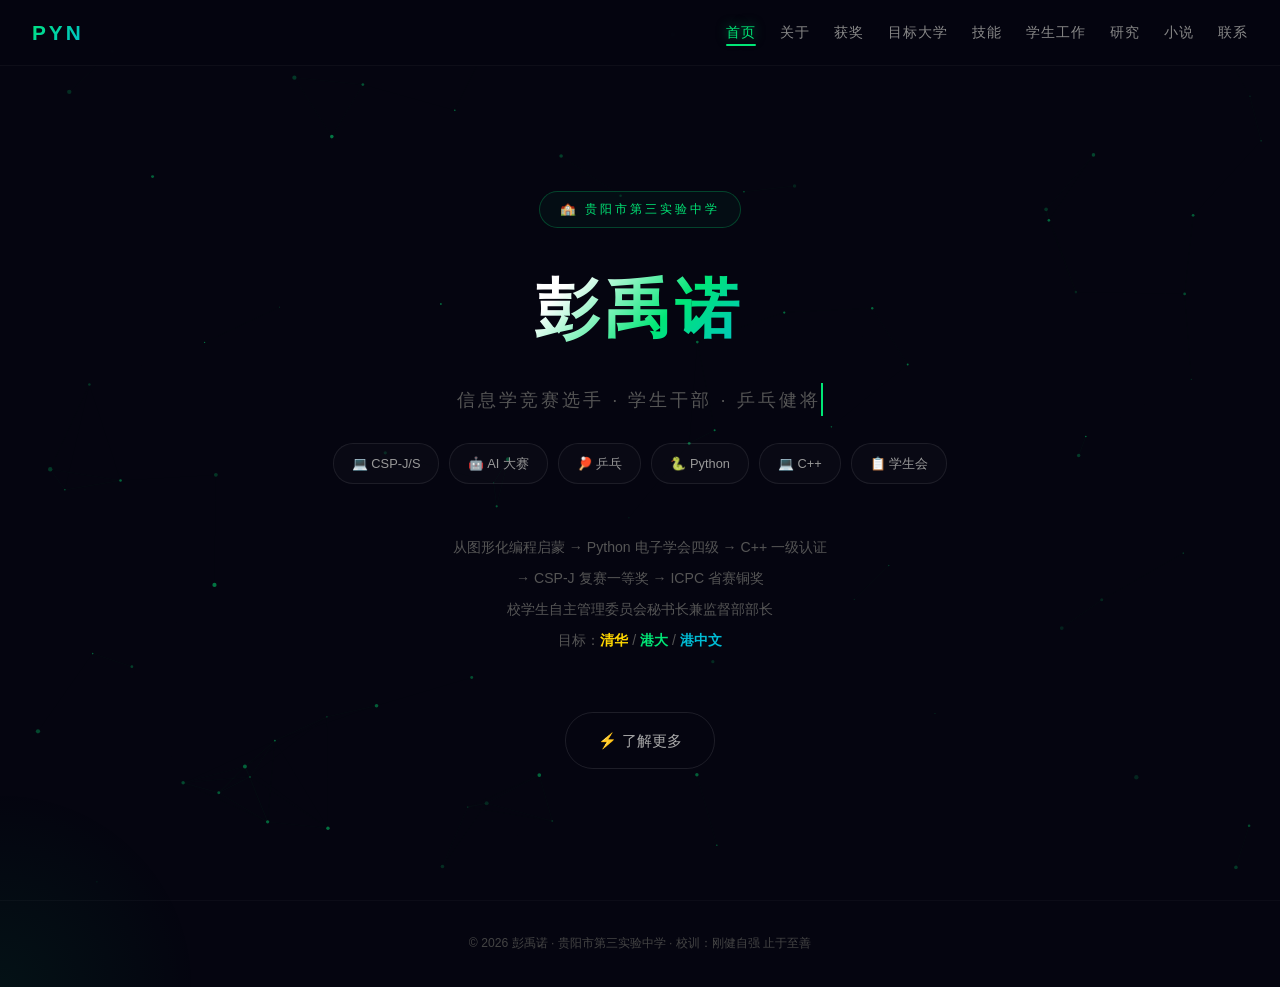
==== commit ca8441fd: "🏛️ 大学分页+研究性学习+小说栏+QQ+AI声明+修CSP-S2025" ====
--- a/index.html
+++ b/index.html
@@ -9,7 +9,9 @@
 <nav class="nav" id="nav">
     <div class="logo">PYN</div>
     <ul class="nav-links">
-        <li><a href="index.html" class="active">首页</a></li><li><a href="about.html">关于</a></li><li><a href="awards.html">获奖</a></li><li><a href="goals.html">目标大学</a></li><li><a href="skills.html">技能</a></li><li><a href="role.html">学生工作</a></li><li><a href="contact.html">联系</a></li>
+        <li><a href="index.html" class="active">首页</a></li><li><a href="about.html">关于</a></li><li><a href="awards.html">获奖</a></li><li><a href="goals.html">目标大学</a></li><li><a href="skills.html">技能</a></li><li><a href="role.html">学生工作</a></li><li><a href="research.html">研究</a></li>
+<li><a href="novel.html">小说</a></li>
+<li><a href="contact.html">联系</a></li>
     </ul>
 </nav>
 
